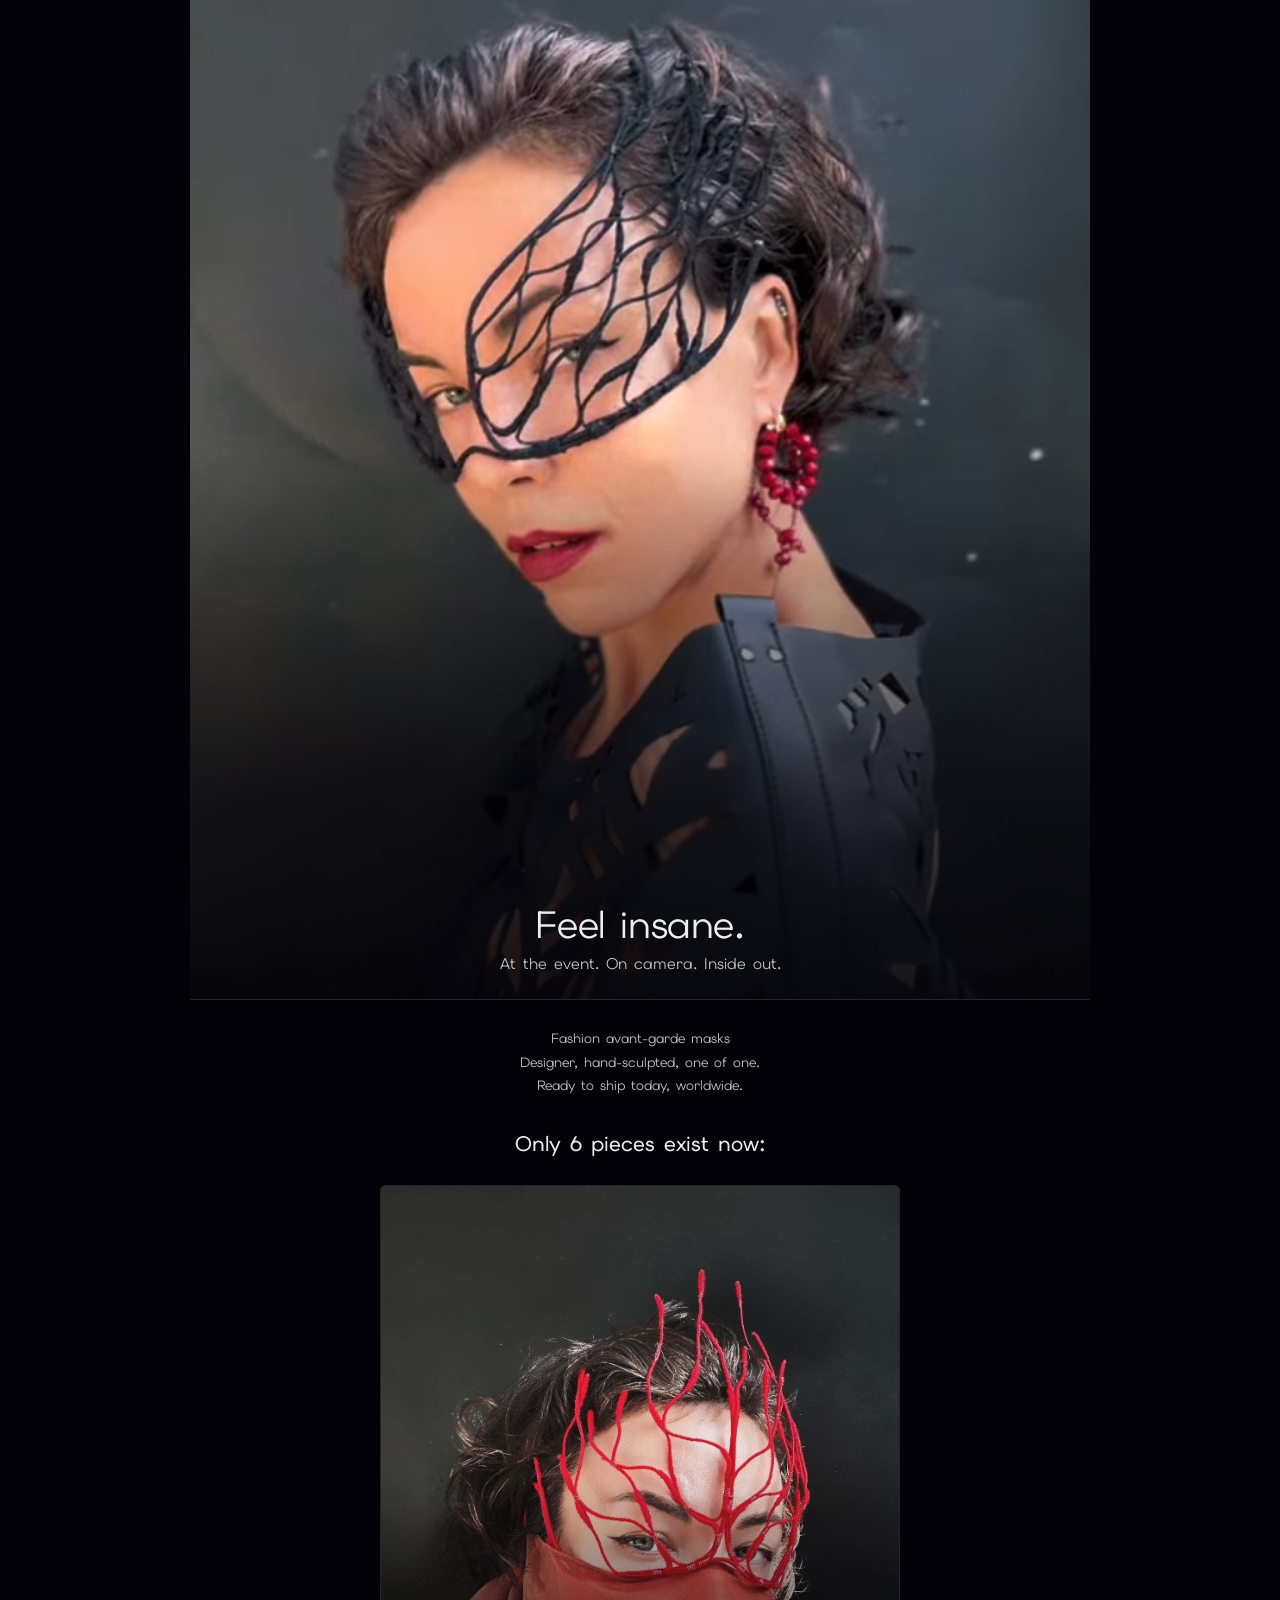
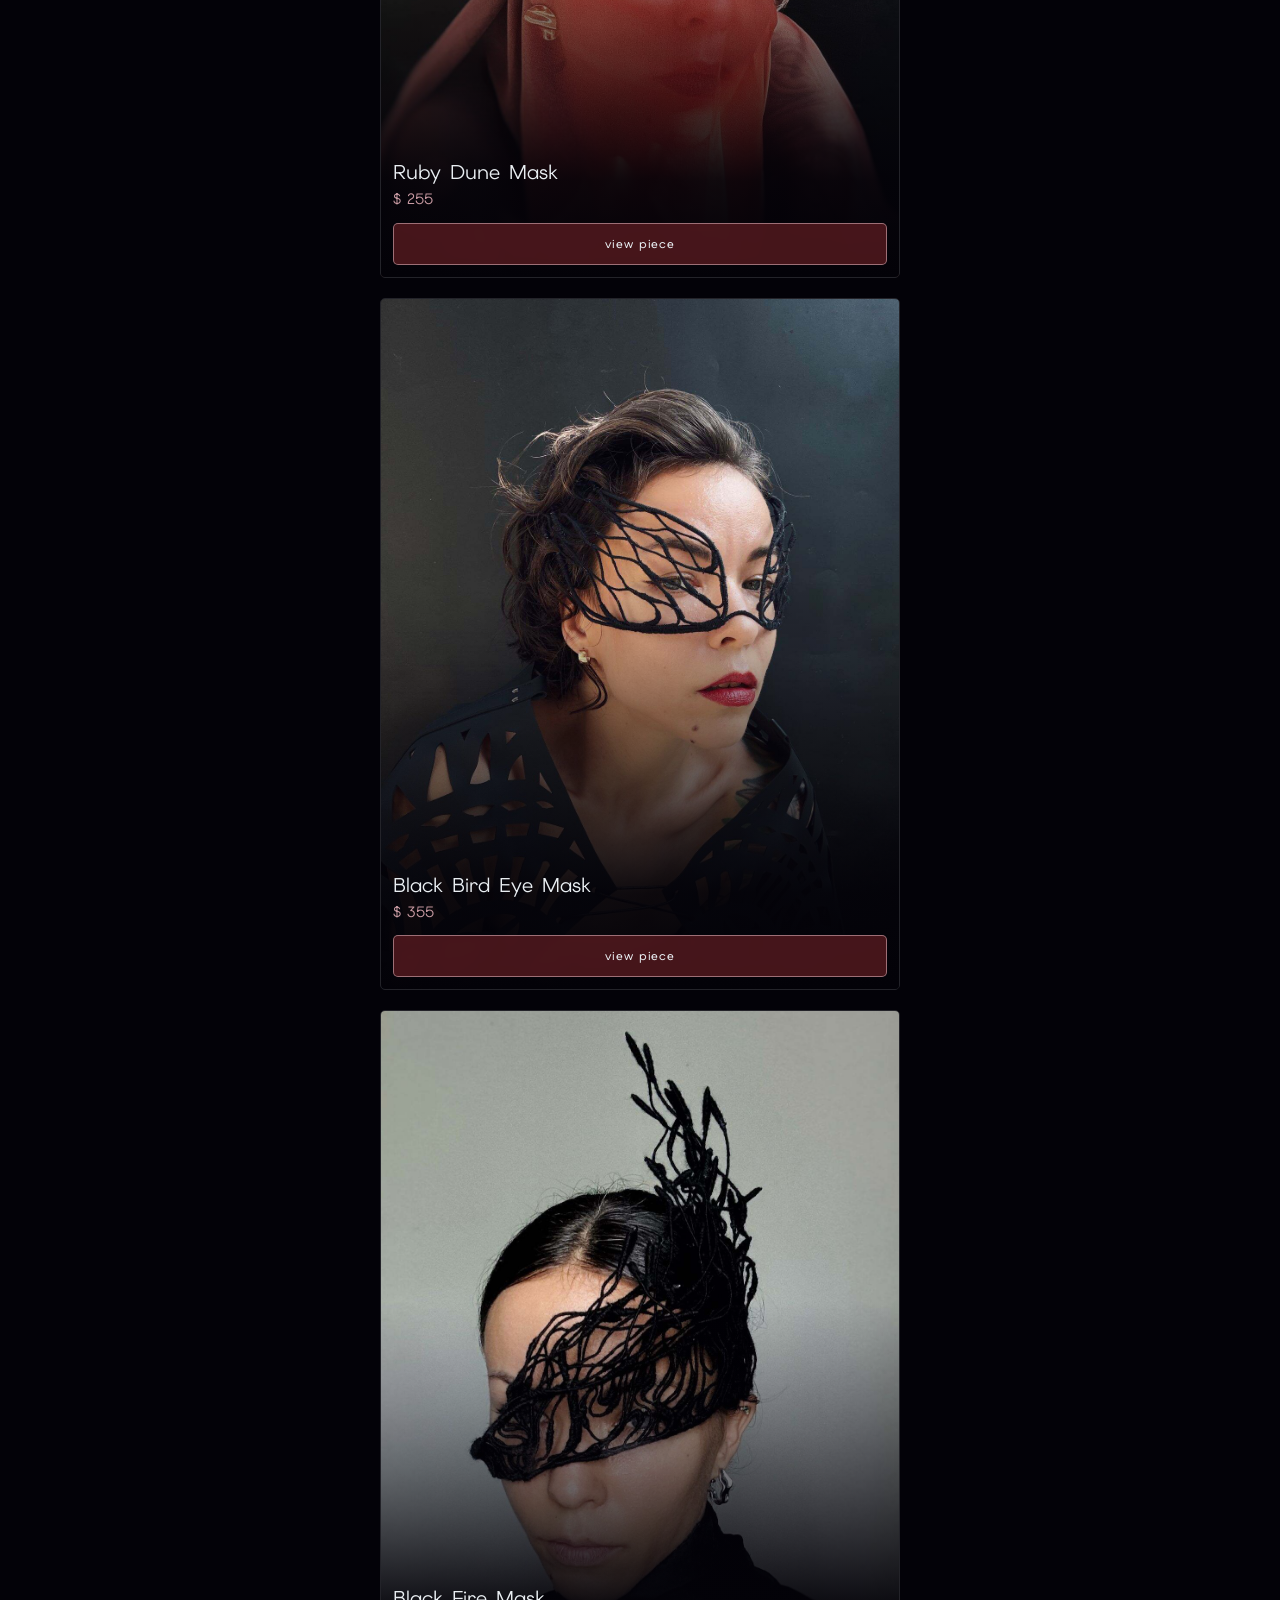
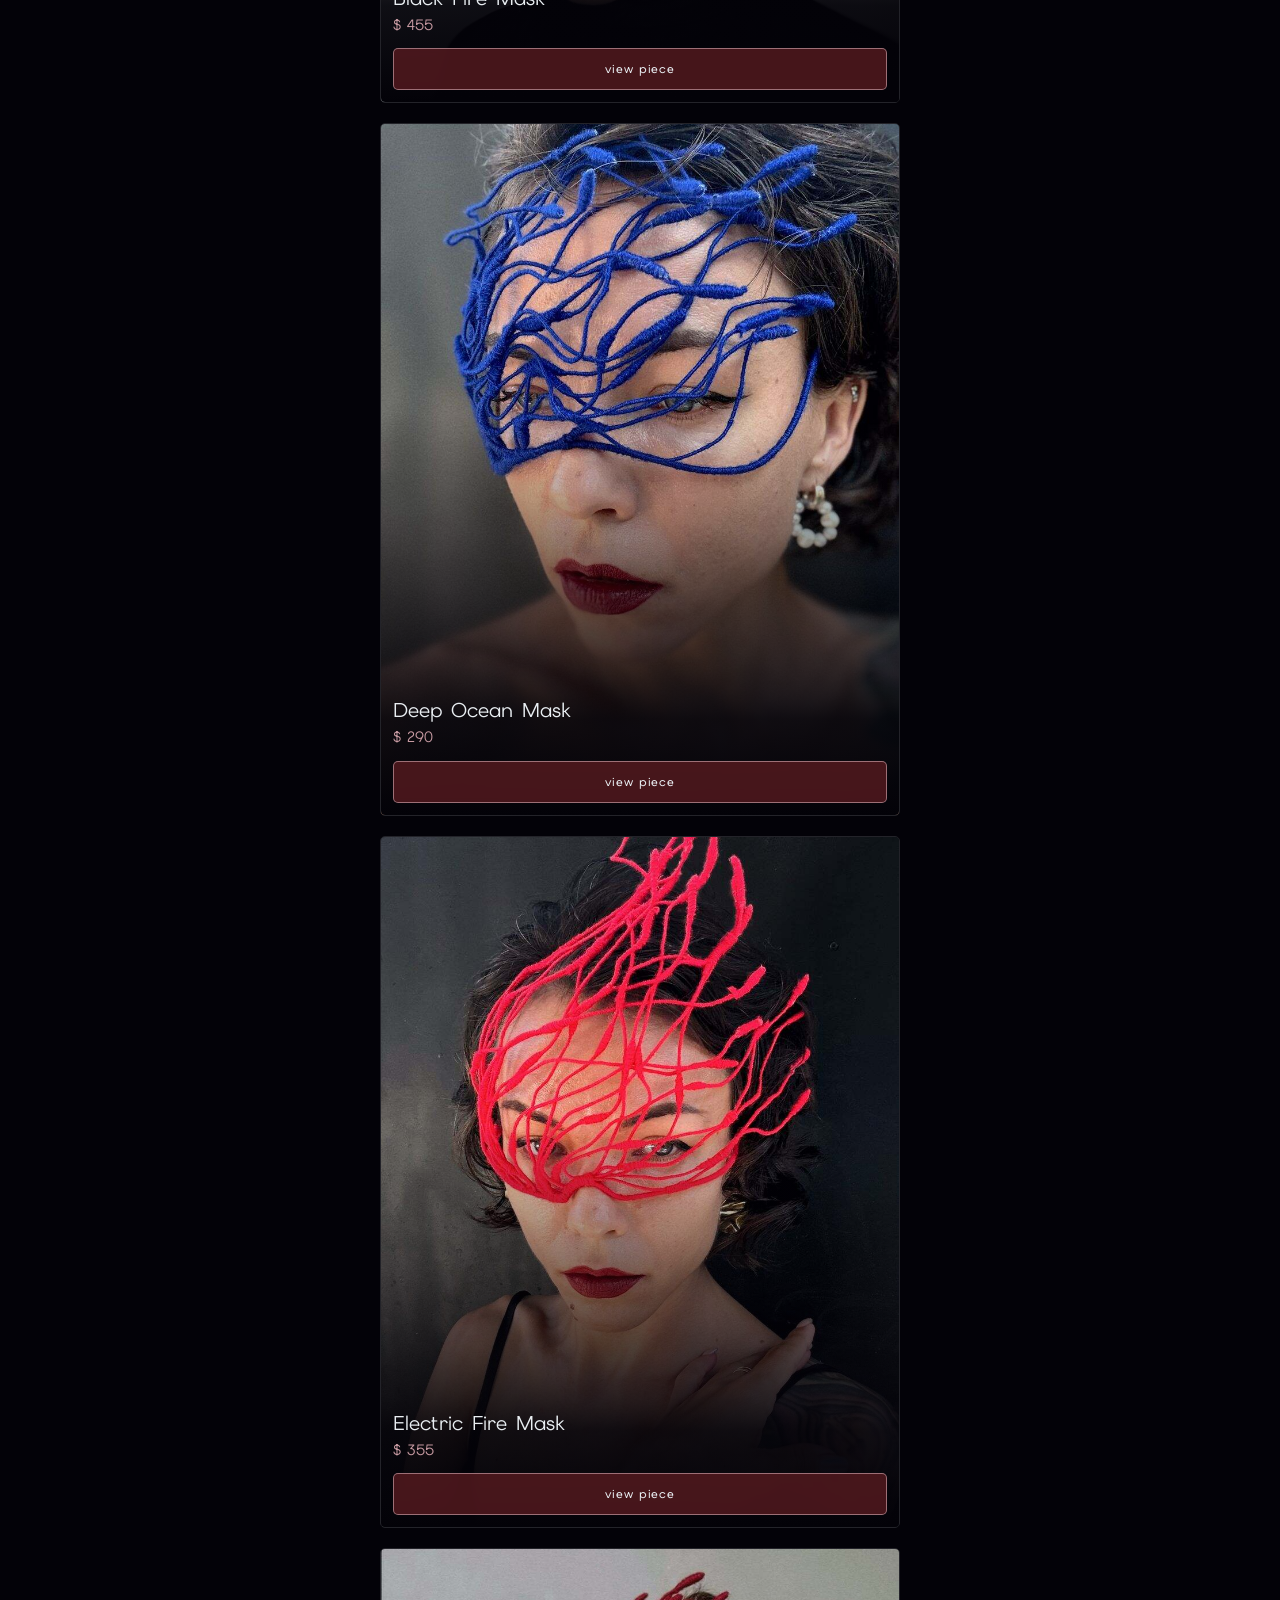
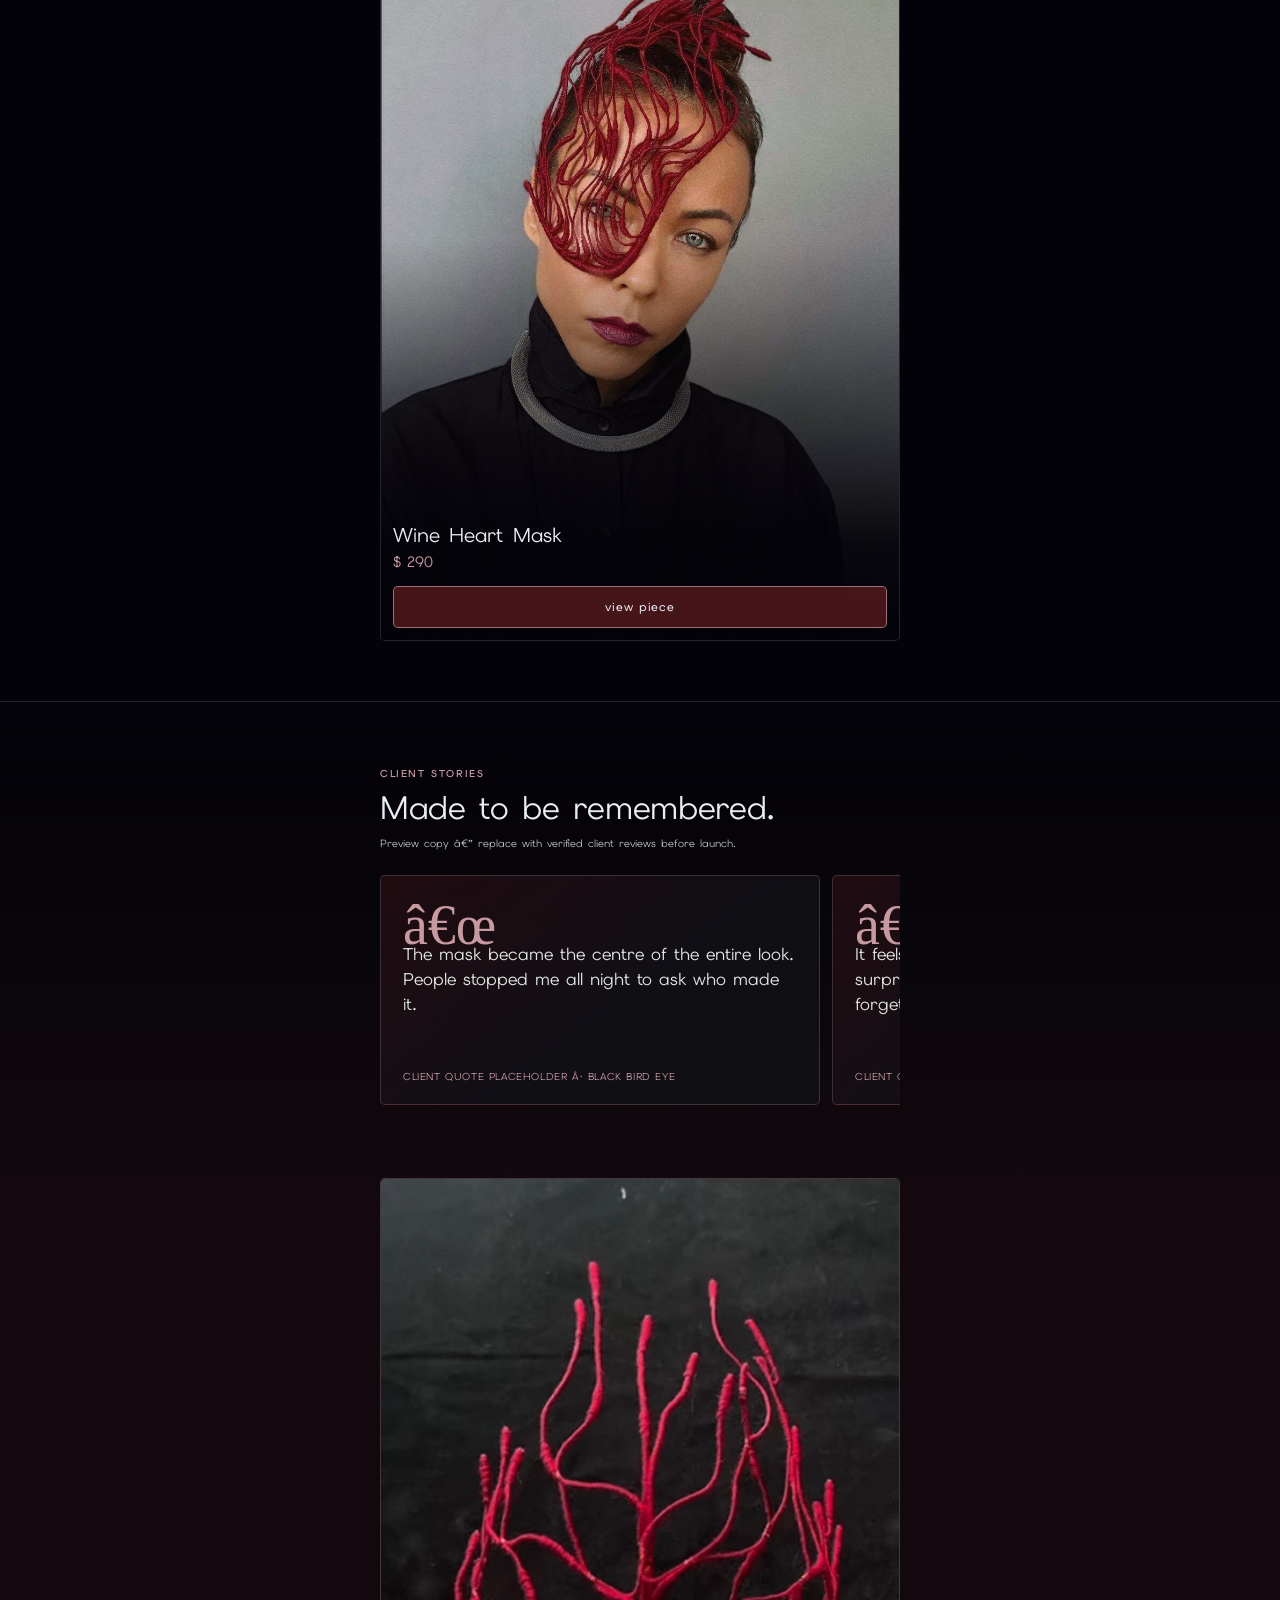
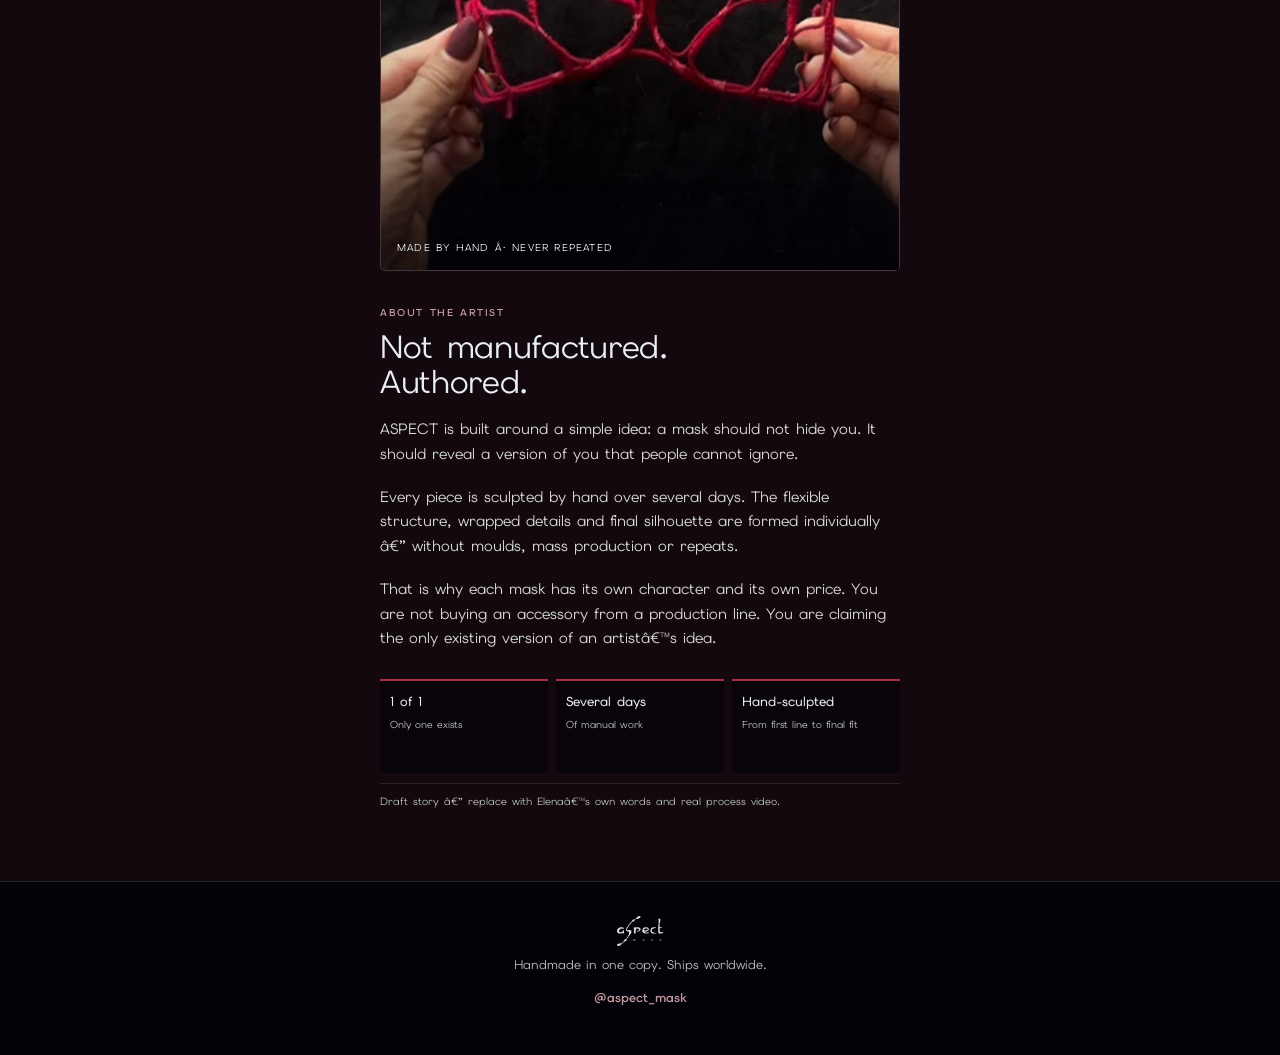
==== index.html @ 6229252a "Expand mobile storefront with story sections" ====
<!DOCTYPE html>
<html lang="en">
<head>
  <meta name="p:domain_verify" content="32df9299ab01dc44d7941b513a4e23bb"/>
<!-- Google tag (gtag.js) — GA4 property "Aspect Mask (aspectmask.com)", added 2026-07-28 -->
<script async src="https://www.googletagmanager.com/gtag/js?id=G-1C7MHS1K0M"></script>
<script>
  window.dataLayer = window.dataLayer || [];
  function gtag(){dataLayer.push(arguments);}
  gtag('js', new Date());
  gtag('config', 'G-1C7MHS1K0M');
</script>

<!-- Meta Pixel Code — provided by Lena 2026-07-28, pixel id 1063506702684823 -->
<script>
!function(f,b,e,v,n,t,s)
{if(f.fbq)return;n=f.fbq=function(){n.callMethod?
n.callMethod.apply(n,arguments):n.queue.push(arguments)};
if(!f._fbq)f._fbq=n;n.push=n;n.loaded=!0;n.version='2.0';
n.queue=[];t=b.createElement(e);t.async=!0;
t.src=v;s=b.getElementsByTagName(e)[0];
s.parentNode.insertBefore(t,s)}(window, document,'script',
'https://connect.facebook.net/en_US/fbevents.js');
fbq('init', '1063506702684823');
fbq('track', 'PageView');
</script>
<noscript><img height="1" width="1" style="display:none"
src="https://www.facebook.com/tr?id=1063506702684823&ev=PageView&noscript=1"
/></noscript>
<!-- End Meta Pixel Code -->

<meta charset="UTF-8" />
<meta name="viewport" content="width=device-width, initial-scale=1, viewport-fit=cover" />

<!-- ============================================================
     SEO-META BLOCK — regenerated per-page by scripts/generate_product_pages.py
     for every /products/<id> page. On index.html (homepage) this is the
     fixed default. DO NOT hand-edit product pages directly — edit the
     generator script/template instead, then re-run it, or the next
     regeneration will silently overwrite manual edits.
     ============================================================ -->
<!-- SEO-META:START -->
<title>ASPECT — Handmade Designer Masks & Headpieces | In Stock, Ships Worldwide</title>
<meta name="description" content="Designer fashion avant-garde masks and headpieces for stage performance, festival, dress-code party, Burning Man, red-carpet, gala, and music video. Ships worldwide." />
<link rel="canonical" href="https://aspectmask.com/" />

<!-- Open Graph (for when the link is shared in bio / stories / DMs) -->
<meta property="og:title" content="ASPECT — Handmade Designer Masks & Headpieces" />
<meta property="og:description" content="Designer fashion avant-garde masks and headpieces for stage performance, festival, dress-code party, Burning Man, red-carpet, gala, and music video. Ships worldwide." />
<meta property="og:image" content="https://aspectmask.com/assets/brand/og-cover.jpg" />
<meta property="og:url" content="https://aspectmask.com/" />
<meta property="og:type" content="website" />
<meta property="og:site_name" content="ASPECT" />

<!-- Twitter Card (falls back to the same content as Open Graph above) -->
<meta name="twitter:card" content="summary_large_image" />
<meta name="twitter:title" content="ASPECT — Handmade Designer Masks & Headpieces" />
<meta name="twitter:description" content="Designer fashion avant-garde masks and headpieces for stage performance, festival, dress-code party, Burning Man, red-carpet, gala, and music video. Ships worldwide." />
<meta name="twitter:image" content="https://aspectmask.com/assets/brand/og-cover.jpg" />

<script type="application/ld+json">
{
  "@context": "https://schema.org",
  "@type": "Organization",
  "name": "ASPECT",
  "url": "https://aspectmask.com/",
  "logo": "https://aspectmask.com/assets/brand/logo.png",
  "sameAs": ["https://instagram.com/aspect_mask"]
}
</script>
<!-- SEO-META:END -->

<link rel="icon" type="image/png" href="/assets/brand/logo.png">

<link rel="preconnect" href="https://fonts.googleapis.com" />
<link rel="preconnect" href="https://fonts.gstatic.com" crossorigin />
<link href="https://fonts.googleapis.com/css2?family=Elms+Sans:ital,wght@0,100..900;1,100..900&display=swap" rel="stylesheet" />
<link rel="stylesheet" href="/css/style.css?v=20260811c" />
</head>
<body>

<!-- ============================================================
     NOSCRIPT-SEO BLOCK — regenerated per-page by scripts/generate_product_pages.py.
     Empty/generic on the homepage (nothing product-specific to describe here).
     On a /products/<id> page this holds a plain-text fallback (name, tagline,
     price, photo) so the piece is still described even with JS disabled —
     the visible experience everywhere else is driven entirely by js/app.js.
     ============================================================ -->
<!-- NOSCRIPT-SEO:START -->
<noscript>
  <div style="padding:24px;color:#fff;background:#000;font-family:sans-serif;">
    <h1>ASPECT — Handmade Designer Masks &amp; Headpieces</h1>
    <p>One-of-one handmade masks and headpieces for Burning Man, stage performance and red-carpet dress codes. In stock now, ships worldwide.</p>
  </div>
</noscript>
<!-- NOSCRIPT-SEO:END -->

<!-- Header removed per Lena 2026-07-27 — page now opens straight into the
     hero photo, no bar/logo above it. -->

<!-- ============ HERO ============ -->
<!-- Title/subtitle overlaid on the photo (bottom, over a gradient scrim) —
     matches Lena's Figma mockup 2026-07-27, replacing the earlier stacked
     version where they sat below the photo as a separate block. -->
<div class="hero-photo-banner" id="hero-photo-banner">
  <div class="hero-photo-img-slot" id="hero-photo-img-slot">
    <span class="hero-photo-placeholder-label">Photo coming soon</span>
  </div>
  <div class="hero-photo-scrim"></div>
  <div class="hero-photo-overlay-text">
    <h1 id="hero-title">Feel insane.</h1>
    <p class="hero-sub" id="hero-subtitle">At the event. On camera. Inside out.</p>
  </div>
</div>
<section class="hero">
  <div class="wrap">
    <div class="hero-tagline-lines" id="hero-tagline-lines"></div>

    <p class="hero-scarcity-number" id="hero-scarcity-number"></p>
  </div>
</section>

<!-- ============ CATALOG ============ -->
<section class="catalog" id="catalog">
  <div class="wrap">
    <div class="grid" id="product-grid"><!-- cards injected by js/app.js --></div>
  </div>
</section>

<!-- ============ CLIENT STORIES ============ -->
<section class="reviews-section" aria-labelledby="reviews-title">
  <div class="wrap">
    <p class="section-kicker">Client stories</p>
    <h2 class="section-title" id="reviews-title">Made to be remembered.</h2>
    <p class="section-note">Preview copy — replace with verified client reviews before launch.</p>
    <div class="reviews-track">
      <article class="review-card">
        <span class="review-mark" aria-hidden="true">“</span>
        <p class="review-copy">The mask became the centre of the entire look. People stopped me all night to ask who made it.</p>
        <p class="review-meta">Client quote placeholder · Black Bird Eye</p>
      </article>
      <article class="review-card">
        <span class="review-mark" aria-hidden="true">“</span>
        <p class="review-copy">It feels like wearable sculpture, but it is surprisingly light. I could move, dance and forget I had it on.</p>
        <p class="review-meta">Client quote placeholder · Ruby Dune</p>
      </article>
      <article class="review-card">
        <span class="review-mark" aria-hidden="true">“</span>
        <p class="review-copy">Nothing else in my wardrobe has this energy. Knowing there is only one makes it feel truly personal.</p>
        <p class="review-meta">Client quote placeholder · Electric Fire</p>
      </article>
    </div>
  </div>
</section>

<!-- ============ ABOUT THE ARTIST ============ -->
<section class="artist-section" aria-labelledby="artist-title">
  <div class="wrap">
    <div class="artist-media">
      <video id="artist-video" muted loop playsinline preload="none"
        poster="/assets/products/ruby-dune/aspect-ruby-dune-red-fashion-mask-headpiece-handmade-proof.jpg"
        aria-label="ASPECT mask being shaped and shown by hand">
        <source src="/assets/products/ruby-dune/aspect-ruby-dune-red-fashion-mask-headpiece-hands-on-video.webm" type="video/webm" />
        <source src="/assets/products/ruby-dune/aspect-ruby-dune-red-fashion-mask-headpiece-hands-on-video.mp4" type="video/mp4" />
      </video>
      <span class="artist-media-label">Made by hand · Never repeated</span>
    </div>
    <div class="artist-copy">
      <p class="section-kicker">About the artist</p>
      <h2 class="section-title" id="artist-title">Not manufactured.<br />Authored.</h2>
      <p>ASPECT is built around a simple idea: a mask should not hide you. It should reveal a version of you that people cannot ignore.</p>
      <p>Every piece is sculpted by hand over several days. The flexible structure, wrapped details and final silhouette are formed individually — without moulds, mass production or repeats.</p>
      <p>That is why each mask has its own character and its own price. You are not buying an accessory from a production line. You are claiming the only existing version of an artist’s idea.</p>
      <div class="artist-facts" aria-label="What makes every ASPECT mask unique">
        <div><strong>1 of 1</strong><span>Only one exists</span></div>
        <div><strong>Several days</strong><span>Of manual work</span></div>
        <div><strong>Hand-sculpted</strong><span>From first line to final fit</span></div>
      </div>
      <p class="section-note artist-draft-note">Draft story — replace with Elena’s own words and real process video.</p>
    </div>
  </div>
</section>

<!-- ============ FOOTER ============ -->
<footer class="site-footer">
  <div class="wrap">
    <img class="footer-brand" src="/assets/brand/logo.png" alt="ASPECT MASK" />
    <p class="footer-line">Handmade in one copy. Ships worldwide.</p>
    <a id="footer-ig-link" href="#" target="_blank" rel="noopener" class="footer-ig">@aspect.mask</a>
  </div>
</footer>

<!-- ============ PRODUCT MODAL ============ -->
<div class="modal" id="product-modal" aria-hidden="true">
  <div class="modal-inner">
    <div class="carousel-wrap">
      <button class="modal-close" id="modal-close" aria-label="Close">✕</button>
      <div class="carousel" id="modal-carousel"></div>
      <button class="carousel-arrow carousel-arrow-prev" id="carousel-prev" aria-label="Previous">‹</button>
      <button class="carousel-arrow carousel-arrow-next" id="carousel-next" aria-label="Next">›</button>
    </div>
    <div class="carousel-dots" id="modal-dots"></div>

    <div class="modal-body">
      <div class="price-row">
        <p class="modal-price" id="modal-price"></p>
        <button class="btn btn-order" id="order-btn">order this unique piece</button>
      </div>

      <button class="btn btn-try-on" id="try-on-btn" type="button">
        <span class="try-on-dot" aria-hidden="true"></span>
        try it on with your camera <span class="try-on-beta">beta</span>
      </button>

      <h3 id="modal-name"></h3>
      <p class="modal-tagline" id="modal-tagline"></p>
      <p class="shipping-line" id="shipping-line">Ships worldwide — 7–10 days, shipping runs up to $35.</p>

      <ul class="trust-list">
        <li>Unique design — an authorial piece for your wardrobe</li>
        <li>Universal fit — flexible frame, adjust it yourself to any face</li>
        <li>Lightweight — soft yarn over flexible aluminum wire, wear it all day</li>
        <li>Travels easily — weighs next to nothing, travel box included</li>
      </ul>

      <p class="modal-occasions-heading">Fashion avant-garde mask for:</p>
      <ul class="modal-occasions-list">
        <li>Wow content</li>
        <li>Burning Man<br>&amp; festival looks</li>
        <li>Red carpet<br>&amp; gala dress codes</li>
        <li>Stage performance<br>&amp; music videos</li>
        <li>Masquerade<br>&amp; fantasy nights</li>
        <li>Boudoir shoots<br>&amp; intimate content</li>
      </ul>

      <p class="question-line">
        <svg class="chat-icon" viewBox="0 0 24 24" fill="none" xmlns="http://www.w3.org/2000/svg" aria-hidden="true">
          <path d="M9.5 4h9A2.5 2.5 0 0 1 21 6.5v6A2.5 2.5 0 0 1 18.5 15H16v3.2l-3.6-3.2H9.5A2.5 2.5 0 0 1 7 12.5v-6A2.5 2.5 0 0 1 9.5 4Z" stroke="currentColor" stroke-width="1.5" stroke-linejoin="round"/>
          <path d="M14.5 9h-9A2.5 2.5 0 0 0 3 11.5v6A2.5 2.5 0 0 0 5.5 20H8v3.2l3.6-3.2h2.9A2.5 2.5 0 0 0 17 17.5v-1.5" stroke="currentColor" stroke-width="1.5" stroke-linejoin="round" fill="var(--bg-card)"/>
        </svg>
        <span>Have a question? <a href="#" id="question-ig-link" target="_blank" rel="noopener">Text me</a></span>
      </p>
    </div>
  </div>
</div>

<!-- ============ ORDER POPUP (bottom sheet — dimmed backdrop, closes on outside tap) ============ -->
<div class="modal modal-order" id="order-modal" aria-hidden="true">
  <div class="modal-inner modal-inner-small">
    <div class="sheet-grabber"></div>
    <button class="modal-close" id="order-modal-close" aria-label="Close">✕</button>

    <h3 id="order-title">How to order</h3>
    <p class="order-explainer" id="order-explainer"></p>

    <div class="order-step">
      <span class="order-step-num">1</span>
      <button type="button" class="btn btn-ghost btn-block" id="copy-btn">Tap to copy link</button>
    </div>
    <p class="copy-hint" id="copy-hint">✓ Link copied to your clipboard</p>

    <div class="order-step">
      <span class="order-step-num">2</span>
      <a class="btn btn-primary btn-block" id="order-ig-btn" href="#" target="_blank" rel="noopener">
        Send link in Instagram Direct
      </a>
    </div>
    <a class="btn btn-ghost btn-block" id="order-wa-btn" href="#" target="_blank" rel="noopener" style="display:none">
      Message on WhatsApp
    </a>

    <input type="text" id="copy-field" class="sr-copy-field" readonly tabindex="-1" aria-hidden="true" />
  </div>
</div>

<!-- cache-busting version query: GitHub Pages' CDN caches these files aggressively
     (observed 2026-07-28: stale copy served for several minutes after a fresh commit even
     though the origin already had the new content) — bump ?v= on every app.js/config.js
     change so visitors always get the current file instead of waiting out the CDN cache -->
<script src="/js/config.js?v=20260811c"></script>
<script src="/js/products.js?v=20260811c"></script>
<script src="/js/app.js?v=20260811c"></script>
</body>
</html>
---- css/style.css ----
/* =========================================================================
   ASPECT — stylesheet
   -------------------------------------------------------------------------
   BRAND ASSETS: real brand kit loaded from Google Drive on 2026-07-20 —
   Gilroy (Regular/Medium/Heavy, self-hosted woff2) + the official palette:
     #030208 near-black · #591B20 wine/burgundy · #798582 sage · #E9EEF2 ivory
   Logo: assets/brand/logo.png (black artwork on transparent bg — displayed
   inverted to white via CSS `filter: invert(1)` since the site is dark).
   ========================================================================= */

@font-face {
  font-family: "Gilroy";
  src: url("../assets/brand/fonts/Gilroy-Heavy.woff2") format("woff2");
  font-weight: 700;
  font-display: swap;
}
@font-face {
  font-family: "Gilroy";
  src: url("../assets/brand/fonts/Gilroy-Medium.woff2") format("woff2");
  font-weight: 500;
  font-display: swap;
}
@font-face {
  font-family: "Gilroy";
  src: url("../assets/brand/fonts/Gilroy-Regular.woff2") format("woff2");
  font-weight: 400;
  font-display: swap;
}

:root {
  --bg: #030208;
  --bg-card: #111016;
  --fg: #e9eef2;
  --muted: #b8c0be;
  --accent: #591b20;       /* brand wine/burgundy — use for fills, buttons, borders */
  --accent-text: #c79aa2;  /* burgundy lightened for legible small text/labels on black */
  --accent-bright: #a83243; /* brand wine/burgundy, brightened — for the one high-stakes "order" button only */
  --line: #232329;
  --radius: 5px;
  --font-display: "Elms Sans", "Gilroy", sans-serif;
  --font-body: "Elms Sans", "Gilroy", sans-serif;
  --maxw: 560px; /* mobile-first single column max width, feels good on desktop too */
}

* { box-sizing: border-box; }
html { -webkit-text-size-adjust: 100%; }
body {
  margin: 0;
  background: var(--bg);
  color: var(--fg);
  font-family: var(--font-body);
  line-height: 1.5;
  -webkit-font-smoothing: antialiased;
}
h1, h2, h3 { font-family: var(--font-display); font-weight: 700; margin: 0; letter-spacing: -0.01em; }
p { margin: 0; }
a { color: inherit; text-decoration: none; }
ul, ol { margin: 0; padding: 0; list-style: none; }
img, video { display: block; max-width: 100%; }
button { font-family: inherit; cursor: pointer; }

.wrap { max-width: var(--maxw); margin: 0 auto; padding: 0 20px; }

/* ---------- header ---------- */
.site-header {
  position: sticky; top: 0; z-index: 20;
  background: rgba(10,10,10,0.9);
  backdrop-filter: blur(8px);
  border-bottom: 1px solid var(--line);
}
.header-inner { display: flex; align-items: center; justify-content: space-between; height: 56px; }
.logo { height: 20px; width: auto; filter: invert(1); } /* source artwork is black-on-transparent; inverted to show white on our dark bg */
.header-ig {
  font-size: 12px; font-weight: 600; letter-spacing: 0.04em; text-transform: uppercase;
  border: 1px solid var(--line); padding: 7px 12px; border-radius: var(--radius);
  color: var(--fg);
}
.header-ig:active { border-color: var(--accent-text); }

/* ---------- hero photo banner ---------- */
/* Photo banner with title/subtitle overlaid at the bottom over a gradient
   scrim — matches Lena's Figma mockup 2026-07-27. */
.hero-photo-banner {
  position: relative;
  width: 100%;
  max-width: 900px; /* keeps the banner from ballooning in height on wide desktop windows — mobile is the real target */
  margin: 0 auto;
  aspect-ratio: 9 / 10; /* ~half of a standard mobile screen height (390x844) — crops top/bottom of hero-banner.jpg symmetrically via object-fit:cover below, no stretching/distortion */
  background: var(--bg-card);
  border-bottom: 1px solid var(--line);
  overflow: hidden;
}
.hero-photo-img-slot { position: absolute; inset: 0; display: flex; align-items: center; justify-content: center; }
.hero-photo-frame {
  position: absolute; inset: 0; width: 100%; height: 100%; object-fit: cover; display: block;
  opacity: 0; transform: scale(1.02); transition: opacity 1.15s ease, transform 5s ease;
}
.hero-photo-frame.is-active { opacity: 1; transform: scale(1); }
.hero-video { width: 100%; height: 100%; object-fit: cover; display: block; }
.hero-photo-placeholder-label {
  font-size: 11px; font-weight: 600; letter-spacing: 0.1em; text-transform: uppercase;
  color: var(--muted);
}
/* Gradient scrim — guarantees the white overlay text stays readable no
   matter what's in that part of the photo, even if the crop changes later. */
.hero-photo-scrim {
  position: absolute; left: 0; right: 0; bottom: 0; height: 55%;
  background: linear-gradient(to bottom, rgba(3,2,8,0) 0%, rgba(3,2,8,0.75) 65%, rgba(3,2,8,0.92) 100%);
  pointer-events: none;
}
.hero-photo-overlay-text {
  position: absolute; left: 20px; right: 20px; bottom: 24px;
  text-align: center;
}
/* font-weight 400 (thin, same as .card-name) — per Lena 2026-07-29: the hero
   headline over the photo was too loud/shouty at the default h1 bold (700).
   font-size left untouched, only the weight changed. */
.hero-photo-overlay-text h1 { font-size: 38px; font-weight: 400; line-height: 1.1; margin-bottom: 8px; color: var(--fg); }
.hero-photo-overlay-text .hero-sub { color: var(--muted); font-size: 15.5px; line-height: 1.4; margin-bottom: 0; }

/* ---------- hero ---------- */
/* bottom padding trimmed 2026-07-27 per Lena — catalog cards should follow
   right after the "Only 6 pieces exist now:" heading, not after a big gap. */
.hero { padding: 28px 0 18px; text-align: left; }

.hero-wear-for-heading {
  font-size: 11px; font-weight: 600; letter-spacing: 0.1em; text-transform: uppercase;
  color: rgba(233, 238, 242, 0.68); margin-bottom: 12px; /* neutral, not accent-tinted — matches Lena's mockup */
}
/* 2-column grid, approved via Lena's Figma mockup 2026-07-27 — bigger than
   body text on purpose (16px vs ~14.5-15.5px elsewhere) for readability at
   this more compact layout. */
.hero-wear-for-list {
  display: grid; grid-template-columns: 1fr 1fr;
  column-gap: 14px; row-gap: 14px; margin-bottom: 30px;
}
.hero-wear-for-list li {
  font-size: 16px; line-height: 1.35; color: var(--fg);
  display: flex; gap: 6px; align-items: flex-start;
}
.hero-wear-for-list li::before { content: "—"; color: var(--accent-text); flex: none; }

/* 3rd tier — quiet descriptor paragraph, plain text (2026-07-27: "Fashion
   avant-garde masks" moved back into this block as its first line — no
   longer its own heading, per Lena's swap: the emphasis moves to "Only 6
   pieces" below instead). */
.hero-tagline-lines {
  color: var(--muted); font-size: 13.5px; line-height: 1.6;
  text-align: center; margin-bottom: 34px;
}
.hero-tagline-lines p { margin: 0 0 2px; }

/* Scarcity callout — the emphasized heading of this section (Gilroy
   Medium, well below the photo's H1 weight/size). No subtitle under it
   anymore — removed 2026-07-27 per Lena, the line now says it all on its
   own ("Only 6 pieces exist now:"). */
.hero-scarcity-number {
  font-family: var(--font-display); font-weight: 500; text-align: center;
  font-size: 21px; line-height: 1.25; color: var(--fg);
}

/* ---------- buttons ---------- */
.btn {
  display: inline-flex; align-items: center; justify-content: center;
  padding: 14px 22px; font-size: 13.5px; font-weight: 700; letter-spacing: 0.04em; text-transform: uppercase;
  border-radius: var(--radius); border: 1px solid transparent; transition: opacity .15s ease;
}
.btn:active { opacity: 0.7; }
.btn-primary { background: var(--accent); color: var(--fg); }
.btn-ghost { background: transparent; color: var(--fg); border-color: var(--line); }
.btn-block { display: flex; width: 100%; margin-top: 10px; }

/* ---------- catalog section ---------- */
/* No divider/border and minimal top padding 2026-07-27 per Lena — cards
   should follow immediately after the "Only 6 pieces exist now:" heading,
   not sit behind a section break. */
.catalog { padding: 10px 0 60px; }

.grid { display: grid; grid-template-columns: 1fr; gap: 20px; }
/* flex column + height:100% (2026-07-27) — grid rows already stretch items
   to equal height, but content (product name length, etc.) varied inside,
   so the "View piece" buttons landed at different heights per card. Flex
   column here + margin-top:auto on .card-btn pins the button to the
   bottom of every card, regardless of how much text is above it. */
.card {
  background: var(--bg-card); border: 1px solid var(--line); border-radius: var(--radius);
  overflow: hidden; cursor: pointer; -webkit-tap-highlight-color: rgba(233,238,242,0.15);
  display: flex; flex-direction: column; height: 100%;
}
.card-media { position: relative; width: 100%; aspect-ratio: 3/4; overflow: hidden; }
.card-photo {
  position: absolute; inset: 0; width: 100%; height: 100%; object-fit: cover;
  opacity: 0; transform: scale(1.015); transition: opacity 1.05s ease, transform 4.5s ease;
}
.card-photo.is-active { opacity: 1; transform: scale(1); }
.card-photo-scrim {
  position: absolute; z-index: 1; inset: auto 0 0; height: 58%; pointer-events: none;
  background: linear-gradient(to bottom, rgba(3,2,8,0) 0%, rgba(3,2,8,.48) 38%, rgba(3,2,8,.94) 76%, #030208 100%);
}
.card-badge {
  position: absolute; top: 8px; left: 8px; background: rgba(10,10,10,0.75);
  color: var(--accent-text); font-size: 9.5px; font-weight: 700; letter-spacing: 0.08em; text-transform: uppercase;
  padding: 4px 7px; border-radius: 2px; border: 1px solid var(--line);
}
.card-info {
  position: absolute; z-index: 2; left: 0; right: 0; bottom: 0;
  padding: 50px 12px 12px; display: flex; flex-direction: column;
}
/* Tagline removed from the grid preview 2026-07-27 per Lena (still shown in
   the product modal, just not on the card thumbnail) — name sits right on
   top of price now, tight gap (no reserved 2-line space anymore: all 6
   current names fit on one line, and the button still pins to the bottom
   of each card via flex + margin-top:auto, so a future longer name that
   wraps to 2 lines won't break alignment within its own row). */
.card-name { font-family: var(--font-display); font-weight: 400; font-size: 20px; line-height: 1.2; margin-bottom: 4px; min-height: 24px; }
/* font-weight 400 — our Gilroy has only Regular(400)/Medium(500)/Heavy(700)
   loaded, no lighter "thin" cut exists, so Regular is as light as this can
   get without adding a new font file. */
.card-price { font-size: 15px; font-weight: 400; color: var(--accent-text); margin-bottom: 10px; }
/* Outline only, no fill — 2026-07-27 per Lena: a solid white button was
   pulling too much attention off the product photo itself; the whole card
   is already tappable, so the button just needs to read clearly, not shout. */
.card-btn {
  width: 100%; text-align: center; font-size: 12px; padding: 12px;
  border: 1px solid rgba(199,154,162,.68); background: rgba(89,27,32,.78); color: var(--fg);
  border-radius: var(--radius); font-weight: 500; letter-spacing: 0.06em; text-transform: none;
  margin-top: 2px; backdrop-filter: blur(3px);
}

@media (prefers-reduced-motion: reduce) {
  .hero-photo-frame,
  .card-photo { transition: none; transform: none; }
}

/* ---------- media placeholder (used when a photo/video file is missing) ---------- */
.placeholder-slide {
  width: 100%; height: 100%; display: flex; flex-direction: column; align-items: center; justify-content: center;
  gap: 8px; text-align: center; padding: 20px;
  background: repeating-linear-gradient(135deg, #141414, #141414 10px, #181818 10px, #181818 20px);
  border: 1px dashed var(--line); color: var(--muted); font-size: 11.5px;
}
.placeholder-slide .ph-icon { font-size: 22px; opacity: 0.5; }
.placeholder-slide .ph-label { font-weight: 600; color: var(--fg); font-size: 12px; }

/* ---------- text slide: top-half photo crop (dimmed) + graphite panel with logo + bullets ----------
   Redesigned 2026-07-28 per Lena's new Figma mockup (node 21:3) — heading + subheading dropped
   entirely, photo grows from 33% to ~54% of the slide, and the "aspect" watermark moves down to
   sit in the gap between the photo and the bullets instead of straddling the photo edge. Bullets
   themselves are unchanged (same copy, same type scale). */
.text-slide {
  position: relative; width: 100%; height: 100%; display: flex; flex-direction: column;
  background: var(--bg-card); /* graphite black from the palette */
  overflow: hidden;
}
.text-slide-photo { position: relative; width: 100%; height: 53.7%; flex-shrink: 0; overflow: hidden; }
.text-slide-photo img {
  /* object-position / transform-origin are set inline per-product (js/app.js, `focusY` field
     on the text-slide item in products.js) — the eye-position crop point differs per photo.
     scale(1.81) stays fixed for every product — do not change it. Fallback values below only
     apply if a product's text-slide item somehow has no inline style. */
  display: block; width: 100%; height: 100%; object-fit: cover; object-position: center 41%;
  transform: scale(1.81); transform-origin: center 41%;
}
.text-slide-photo-scrim { position: absolute; top: 0; right: 0; bottom: 0; left: 0; background: rgba(3,2,8,0.45); }

/* brand watermark — low-opacity "aspect" mark. Repositioned 2026-07-28 to sit right below the
   (now taller) photo, right-of-center — same right-of-center placement Lena's original Canva
   mockup used, just recalibrated for the new photo height. Absolutely positioned against
   .text-slide, out of normal flow. Same position/size for every product — only the background
   photo behind it changes. */
.text-slide .text-slide-watermark {
  position: absolute; z-index: 3; pointer-events: none;
  top: 294px; right: 65px; width: 97px; height: auto; opacity: 0.3; object-fit: contain;
}

.text-slide-content {
  flex: 1; display: flex; flex-direction: column; align-items: center;
  padding: 89px 18px 8px; /* 89px clears the photo + watermark above (out-of-flow), tight per Figma */
}
/* bullets: quietest tier, muted color — now the only content in this panel (heading/subheading
   removed 2026-07-28). Copy/type scale unchanged. */
.text-slide-bullets {
  margin: 0 auto; width: 340px; list-style: none; padding: 0;
  display: flex; flex-direction: column; gap: 6px;
}
.text-slide-bullets li {
  font-size: 14px; line-height: 1.45; color: var(--muted); padding-left: 16px; position: relative;
}
.text-slide-bullets li::before { content: "—"; position: absolute; left: 0; color: var(--accent-text); }

/* ---------- fit slide: full-bleed on-mannequin photo + objection-handling bullets overlaid
   at the bottom (fit / comfort / travel). Added 2026-08-08, now slide 2 — replaces the old
   hero-video slot. Designed + approved in sandbox on Ruby Dune, see
   slide2-fit-slide-template-spec.md (Claude Project doc) for the full design rationale and
   per-product photo calibration table. Same bullet copy on every product. ---------- */
.fit-slide { position: relative; width: 100%; height: 100%; overflow: hidden; background: #000; }
.fit-slide img { width: 100%; height: 100%; object-fit: cover; display: block; }
.fit-slide-scrim {
  position: absolute; left: 0; right: 0; bottom: 0; height: 46%;
  background: linear-gradient(180deg, rgba(3,2,8,0) 0%, rgba(3,2,8,0.72) 30%, rgba(3,2,8,0.93) 65%, rgba(3,2,8,0.96) 100%);
}
.fit-slide-content { position: absolute; left: 0; right: 0; bottom: 34px; padding: 0 22px; }
/* width:fit-content shrinks the bullet block to its widest line instead of a fixed box — that's
   what makes the paragraph read as centered on the slide while the hanging-indent dashes (the
   li::before below) stay aligned in one column within it. text-align:center on the <li> itself
   was tried and rejected — it made every dash drift with its own line's text width. */
.fit-slide-bullets {
  margin: 0 auto; width: fit-content; max-width: 300px; list-style: none; padding: 0;
  display: flex; flex-direction: column; gap: 5px;
}
.fit-slide-bullets li {
  font-size: 17px; line-height: 1.3; color: #efefef;
  padding-left: 18px; position: relative; text-align: left; white-space: nowrap;
}
.fit-slide-bullets li::before { content: "—"; position: absolute; left: 0; color: var(--accent-text); }
/* lead phrase (before the colon) at full opacity to catch the eye first; the rest of the line
   is dimmed so it reads as supporting detail rather than competing for attention. */
.fit-slide-bullets .fit-strong { opacity: 1; }
.fit-slide-bullets .fit-dim { opacity: .55; }

/* ---------- proof slide: full-bleed process photo + short proof-of-craft text, sits right after
   the text slide (added 2026-07-28 per Lena's Figma mockup, node 21:26). Same text on every
   product — only the background photo changes (a photo of the piece actually being made). ---------- */
.proof-slide { position: relative; width: 100%; height: 100%; overflow: hidden; }
.proof-slide img { width: 100%; height: 100%; object-fit: cover; display: block; }
.proof-slide-scrim { position: absolute; inset: 0; background: rgba(3,2,8,0.6); } /* 2026-07-28: bumped from 0.45 — proof photos are much brighter than text-slide's, same 0.45 read as barely-there */
.proof-slide-content { position: absolute; left: 0; right: 0; top: 66%; padding: 0 25px 0 60px; } /* 2026-07-28: raised to align with top edge of bottom third (was bottom:0), left padding widened 25px -> 60px per Lena's second round (44px still felt tight) */
.proof-slide-heading {
  font-family: var(--font-display); font-weight: 500; font-size: 25px; letter-spacing: 0.03em;
  text-transform: uppercase; color: var(--fg); text-align: left; margin: 0 0 12px;
}
.proof-slide-body p { font-size: 15px; line-height: 21px; color: #efefef; margin: 0; text-align: left; } /* brightened per Lena's Figma update 2026-07-28 — was var(--muted) */

/* ---------- cta slide (hero photo + overlay copy, final carousel slide) ---------- */
.cta-slide { position: relative; width: 100%; height: 100%; }
.cta-slide img { width: 100%; height: 100%; object-fit: cover; }
.cta-slide-overlay {
  position: absolute; left: 0; right: 0; bottom: 0; height: 33%;
  display: flex; flex-direction: column; justify-content: center;
  padding: 0 18px; box-sizing: border-box;
  background: linear-gradient(180deg, rgba(3,2,8,0) 0%, rgba(3,2,8,0.78) 25%, rgba(3,2,8,0.94) 60%, rgba(3,2,8,0.96) 100%);
}
.cta-slide-title {
  font-family: var(--font-display); font-weight: 400; font-size: 38px; line-height: 1.05;
  color: var(--fg); margin-bottom: 10px; width: 100%; text-align: center;
} /* not bold — same weight as the product name, per Lena 2026-07-28 (was 700) */
.cta-slide-sub {
  font-family: var(--font-body); font-size: 19.5px; line-height: 1.3; color: var(--accent-text);
  font-weight: 400; text-align: center;
}

/* ---------- client stories ---------- */
.section-kicker {
  margin-bottom: 10px; color: var(--accent-text); font-size: 10px; font-weight: 600;
  letter-spacing: .16em; text-transform: uppercase;
}
.section-title {
  font-family: var(--font-display); font-size: 32px; font-weight: 400; line-height: 1.08;
  letter-spacing: -.01em; color: var(--fg);
}
.section-note { margin-top: 10px; color: var(--muted); font-size: 10.5px; line-height: 1.45; }
.reviews-section {
  padding: 64px 0 68px; overflow: hidden; border-top: 1px solid var(--line);
  background: linear-gradient(180deg, #030208 0%, #09060b 52%, #12080d 100%);
}
.reviews-track {
  display: flex; gap: 12px; margin-top: 24px; padding: 0 20px 5px 0;
  overflow-x: auto; scroll-snap-type: x mandatory; scrollbar-width: none;
}
.reviews-track::-webkit-scrollbar { display: none; }
.review-card {
  flex: 0 0 88%; min-height: 230px; padding: 24px 22px 20px; scroll-snap-align: start;
  display: flex; flex-direction: column; border: 1px solid rgba(199,154,162,.24);
  border-radius: var(--radius); background: linear-gradient(145deg, rgba(89,27,32,.3), rgba(17,16,22,.92) 55%);
}
.review-mark {
  height: 42px; color: var(--accent-text); font-family: Georgia, serif;
  font-size: 56px; line-height: .9;
}
.review-copy { color: #e1e5e4; font-size: 17px; line-height: 1.48; }
.review-meta {
  margin-top: auto; padding-top: 22px; color: var(--accent-text); font-size: 10px;
  line-height: 1.4; letter-spacing: .06em; text-transform: uppercase;
}

/* ---------- about the artist ---------- */
.artist-section { padding: 0 0 72px; background: #12080d; }
.artist-media {
  position: relative; aspect-ratio: 3 / 4; overflow: hidden; border: 1px solid rgba(199,154,162,.28);
  border-radius: var(--radius); background: var(--bg-card);
}
.artist-media video { width: 100%; height: 100%; object-fit: cover; display: block; }
.artist-media::after {
  content: ""; position: absolute; inset: auto 0 0; height: 36%; pointer-events: none;
  background: linear-gradient(to bottom, transparent, rgba(3,2,8,.78));
}
.artist-media-label {
  position: absolute; z-index: 1; left: 16px; right: 16px; bottom: 15px;
  color: var(--fg); font-size: 10px; letter-spacing: .12em; text-transform: uppercase;
}
.artist-copy { padding-top: 34px; }
.artist-copy > p:not(.section-kicker):not(.section-note) {
  margin-top: 18px; color: #d4d9d8; font-size: 15px; line-height: 1.65;
}
.artist-facts { display: grid; grid-template-columns: repeat(3, 1fr); gap: 8px; margin-top: 28px; }
.artist-facts div {
  min-height: 94px; padding: 13px 10px; border-top: 2px solid var(--accent-bright);
  border-radius: 0 0 var(--radius) var(--radius); background: rgba(3,2,8,.58);
}
.artist-facts strong { display: block; color: var(--fg); font-size: 13px; font-weight: 500; line-height: 1.2; }
.artist-facts span { display: block; margin-top: 8px; color: var(--muted); font-size: 10px; line-height: 1.35; }
.artist-draft-note { padding-top: 10px; border-top: 1px solid rgba(199,154,162,.18); }

/* ---------- footer ---------- */
.site-footer { border-top: 1px solid var(--line); padding: 34px 0 46px; text-align: center; }
.footer-brand { height: 30px; width: auto; margin: 0 auto 10px; filter: invert(1); }
.footer-line { color: var(--muted); font-size: 12.5px; margin-bottom: 10px; }
.footer-ig { display: inline-block; font-size: 12.5px; color: var(--accent-text); font-weight: 600; }

/* ---------- modal (product detail) ---------- */
.modal {
  position: fixed; top: 0; right: 0; bottom: 0; left: 0; z-index: 50; background: var(--bg);
  display: none; overflow-y: auto; -webkit-overflow-scrolling: touch;
}
.modal.open { display: block; }
.modal-inner { max-width: var(--maxw); margin: 0 auto; position: relative; min-height: 100%; }

.modal-close {
  position: absolute; top: 14px; right: 14px; z-index: 5;
  width: 34px; height: 34px; border-radius: 50%; border: none;
  background: rgba(10,10,10,0.65); color: var(--fg); font-size: 15px;
}

.carousel-wrap { position: relative; }
.carousel {
  display: flex; overflow-x: auto; scroll-snap-type: x mandatory; -webkit-overflow-scrolling: touch;
  aspect-ratio: 3/4; scrollbar-width: none;
}
.carousel::-webkit-scrollbar { display: none; }
.carousel-slide { flex: 0 0 100%; scroll-snap-align: start; width: 100%; height: 100%; }

/* prev/next arrows — mainly for mouse/desktop use, swipe still works on touch */
.carousel-arrow {
  position: absolute; top: 50%; transform: translateY(-50%); z-index: 4;
  width: 36px; height: 36px; border-radius: 50%; border: none;
  background: rgba(3,2,8,0.55); color: var(--fg); font-size: 20px; line-height: 1;
  display: flex; align-items: center; justify-content: center;
}
.carousel-arrow-prev { left: 10px; }
.carousel-arrow-next { right: 10px; }
.carousel-arrow:active { opacity: 0.7; }
.carousel-slide img, .carousel-slide video { width: 100%; height: 100%; object-fit: cover; }

.carousel-dots { display: flex; justify-content: center; flex-wrap: wrap; gap: 12px; padding: 14px 20px; cursor: pointer; }
.carousel-dots span { display: block; width: 6px; height: 6px; border-radius: 50%; background: rgba(233,238,242,0.3); }
.carousel-dots span.active { background: var(--accent-text); }

.modal-body { padding: 4px 20px 40px; }

/* level 1 of attention: price + the order button, same row */
.price-row { display: flex; align-items: center; justify-content: space-between; gap: 12px; margin-bottom: 18px; }
.modal-price { font-family: var(--font-display); font-size: 32px; font-weight: 400; color: var(--fg); letter-spacing: 0.035em; }
.btn-order {
  display: inline-flex; align-items: center; justify-content: center; flex: 0 0 46%; text-align: center;
  padding: 13px 10px; font-size: 11px; font-weight: 400; letter-spacing: 0.02em; text-transform: none;
  border-radius: var(--radius); border: none; background: var(--accent-bright); color: #fff; line-height: 1.3;
  transition: opacity .15s ease;
} /* not bold, not caps — per Lena 2026-07-28 (was font-weight:700, text-transform:uppercase) */
.btn-order:active { opacity: 0.75; }

/* Camera try-on entry point. Kept visually separate from the purchase CTA:
   this is an experimental product tool, not the primary conversion action. */
.btn-try-on {
  width: 100%; margin: -4px 0 20px; padding: 13px 16px; gap: 9px;
  border: 1px solid rgba(233,238,242,.32); background: rgba(233,238,242,.055);
  color: var(--fg); font-size: 11px; font-weight: 500; letter-spacing: .045em;
  text-transform: none;
}
.btn-try-on:active { background: rgba(233,238,242,.1); }
.try-on-dot {
  width: 7px; height: 7px; border-radius: 50%; flex: 0 0 auto;
  background: #8fa69f; box-shadow: 0 0 0 4px rgba(143,166,159,.13);
}
.try-on-beta {
  margin-left: 2px; padding: 2px 5px; border: 1px solid var(--line);
  color: var(--accent-text); font-size: 8px; line-height: 1; letter-spacing: .08em;
  text-transform: uppercase;
}

/* level 2: product name */
.modal-body h3 { font-size: 21px; font-weight: 400; margin-bottom: 4px; }
.modal-tagline { color: var(--muted); font-size: 13.5px; margin-bottom: 10px; }

/* plain-text line about shipping, right after name/tagline — pre-empts the #1 cross-border objection
   before the buyer reaches the trust bullets */
.shipping-line { color: var(--fg); font-size: 13px; line-height: 1.5; margin-bottom: 20px; }

.trust-list { display: flex; flex-direction: column; gap: 9px; margin-bottom: 0; }

/* noticeable but deliberately quieter than the price/order row above — a bordered
   card with an icon, not a bright color, so it doesn't compete with level 1 */
.question-line {
  margin-top: 22px; display: flex; align-items: center; justify-content: center; gap: 10px;
  padding: 14px 16px; border: 1px solid var(--line); border-radius: var(--radius); background: var(--bg-card);
  font-size: 14.5px; color: var(--fg);
}
.question-line .chat-icon { width: 21px; height: 21px; flex-shrink: 0; color: var(--accent-text); }
.question-line a { color: var(--accent-text); font-weight: 700; text-decoration: underline; text-underline-offset: 2px; }
.trust-list li {
  font-size: 13px; color: var(--fg); padding-left: 16px; position: relative; line-height: 1.4;
}
.trust-list li::before { content: "—"; position: absolute; left: 0; color: var(--accent-text); }

/* occasion list — added 2026-07-28 per Lena, sits after the trust bullets and before the
   "Have a question?" block. Same text on every product, static markup (not per-product data). */
.modal-occasions-heading {
  font-size: 11px; font-weight: 500; letter-spacing: 0.1em; text-transform: uppercase;
  color: rgba(233, 238, 242, 0.68); margin: 22px 0 12px;
}
.modal-occasions-list {
  display: grid; grid-template-columns: 1fr 1fr;
  column-gap: 14px; row-gap: 10px; margin: 0; padding: 0; list-style: none;
}
.modal-occasions-list li {
  font-size: 13px; line-height: 1.4; color: var(--fg); padding-left: 16px; position: relative;
}
.modal-occasions-list li::before { content: "—"; position: absolute; left: 0; color: var(--accent-text); }

/* ---------- order popup: lightweight bottom sheet, not a full-screen takeover ----------
   dimmed backdrop over the product card behind it; tap the backdrop or ✕ to dismiss */
.modal-order {
  background: rgba(3,2,8,0.72);
  align-items: flex-end; justify-content: center;
}
.modal-order.open { display: flex; }
.modal-order .modal-inner {
  min-height: 0; max-height: 85vh; width: 100%; overflow-y: auto;
  background: var(--bg); border-radius: 20px 20px 0 0;
  animation: sheet-up .22s ease-out;
}
@keyframes sheet-up { from { transform: translateY(18px); opacity: 0; } to { transform: translateY(0); opacity: 1; } }

.sheet-grabber { width: 36px; height: 4px; border-radius: 2px; background: var(--line); margin: 10px auto 0; }
.modal-order .modal-close { top: 12px; }

.modal-order .modal-inner-small { padding: 10px 20px 30px; }
.modal-order h3 { font-size: 19px; font-weight: 700; margin: 20px 0 12px; text-align: center; }

/* level 1 of attention is the headline above (bold); the two step buttons stay in caps
   (matches the site's button convention) but drop the bold weight so they read as
   clear, tappable controls rather than a second headline competing for attention */
.modal-order .btn { font-weight: 500; }

.copy-hint {
  display: flex; align-items: center; justify-content: center; gap: 6px;
  font-size: 12px; color: var(--accent-text); font-weight: 700;
  opacity: 0; transition: opacity .2s ease; margin-bottom: 14px;
}
.copy-hint.show { opacity: 1; }

.order-explainer { font-size: 13.5px; line-height: 1.55; color: var(--muted); text-align: center; margin-bottom: 22px; }

/* two explicit, numbered steps — copy the link, then send it — nothing happens silently in the background */
.order-step { display: flex; align-items: center; gap: 10px; }
.order-step + .copy-hint { margin-left: 34px; margin-top: -6px; justify-content: flex-start; }
.order-step-num {
  flex-shrink: 0; width: 24px; height: 24px; border-radius: 50%; display: flex; align-items: center; justify-content: center;
  background: var(--accent-text); color: var(--bg); font-size: 12px; font-weight: 700;
}
.order-step .btn-block { margin-top: 0; }

.sr-copy-field { position: absolute; width: 1px; height: 1px; opacity: 0; pointer-events: none; }

/* ---------- small screens polish ---------- */
@media (min-width: 480px) {
  .hero h1 { font-size: 38px; }
}

/* Respect safe areas on iOS */
.site-header, .site-footer { padding-left: env(safe-area-inset-left); padding-right: env(safe-area-inset-right); }
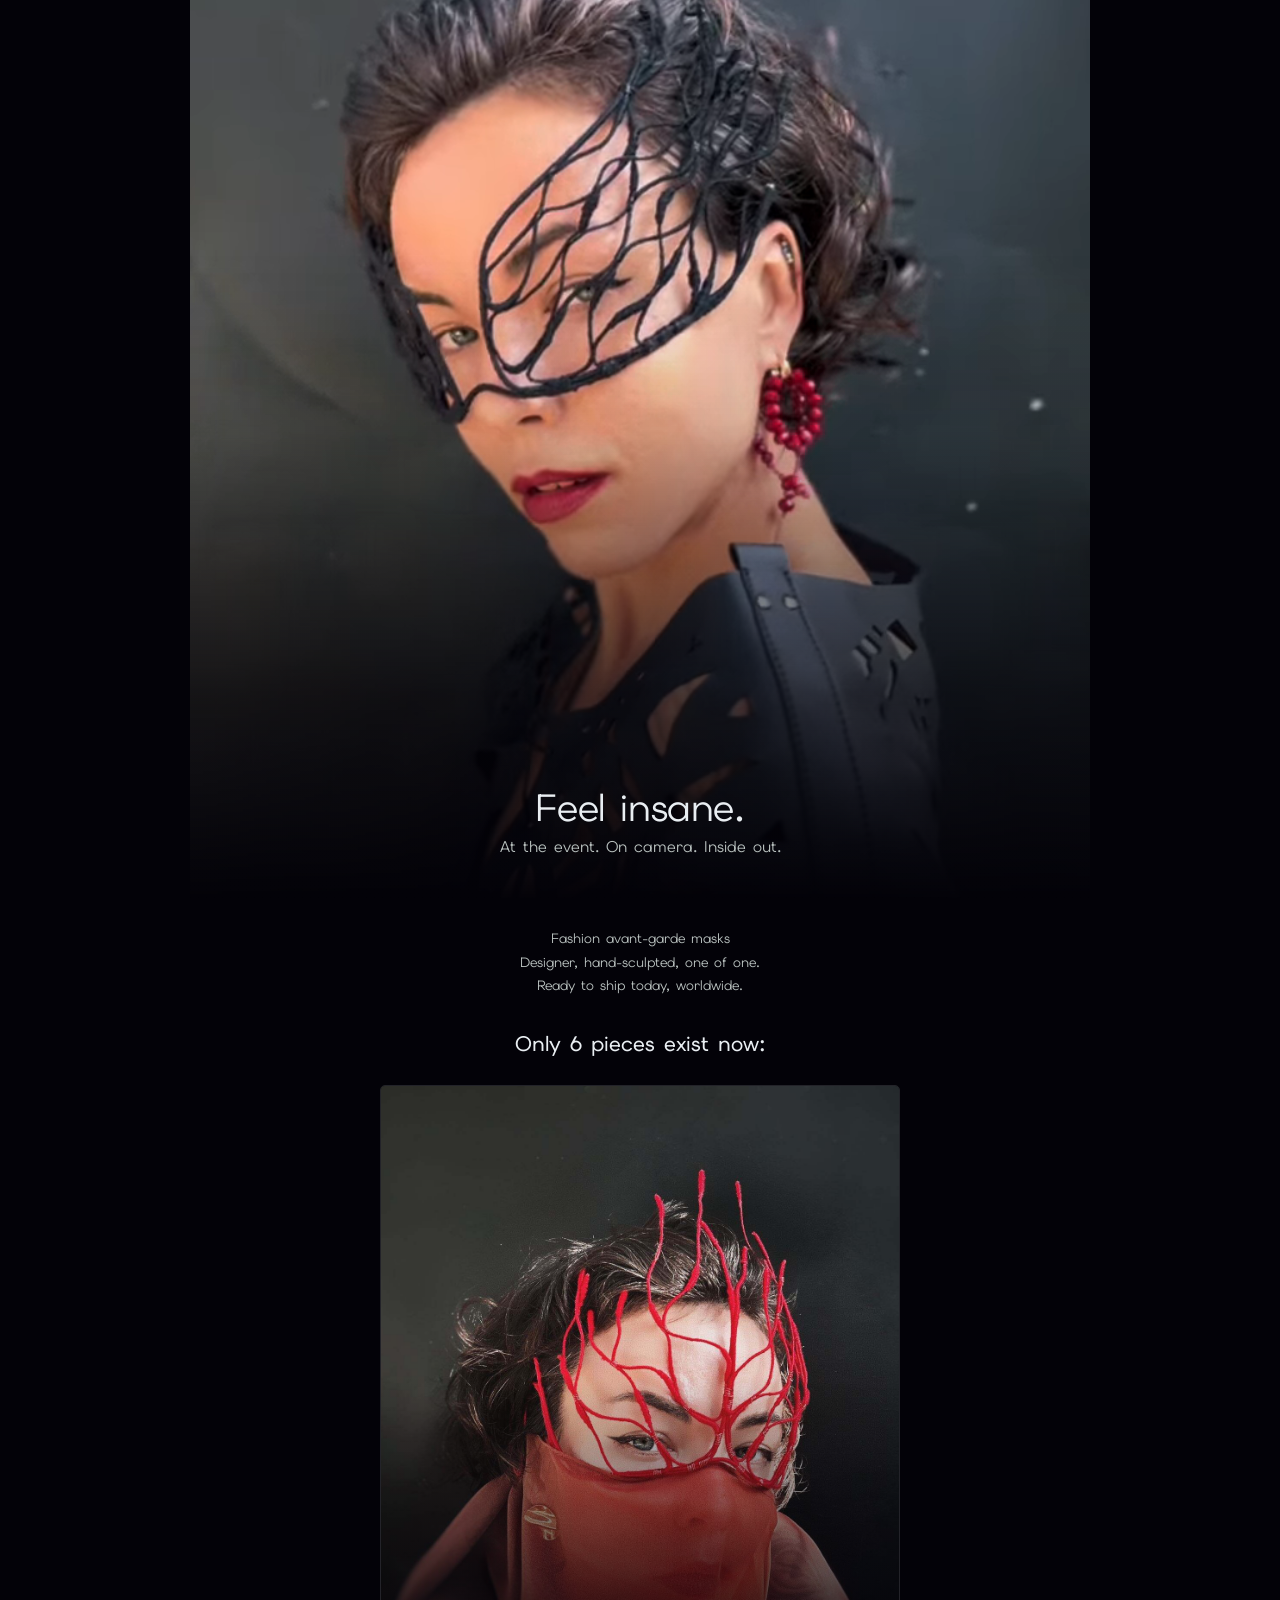
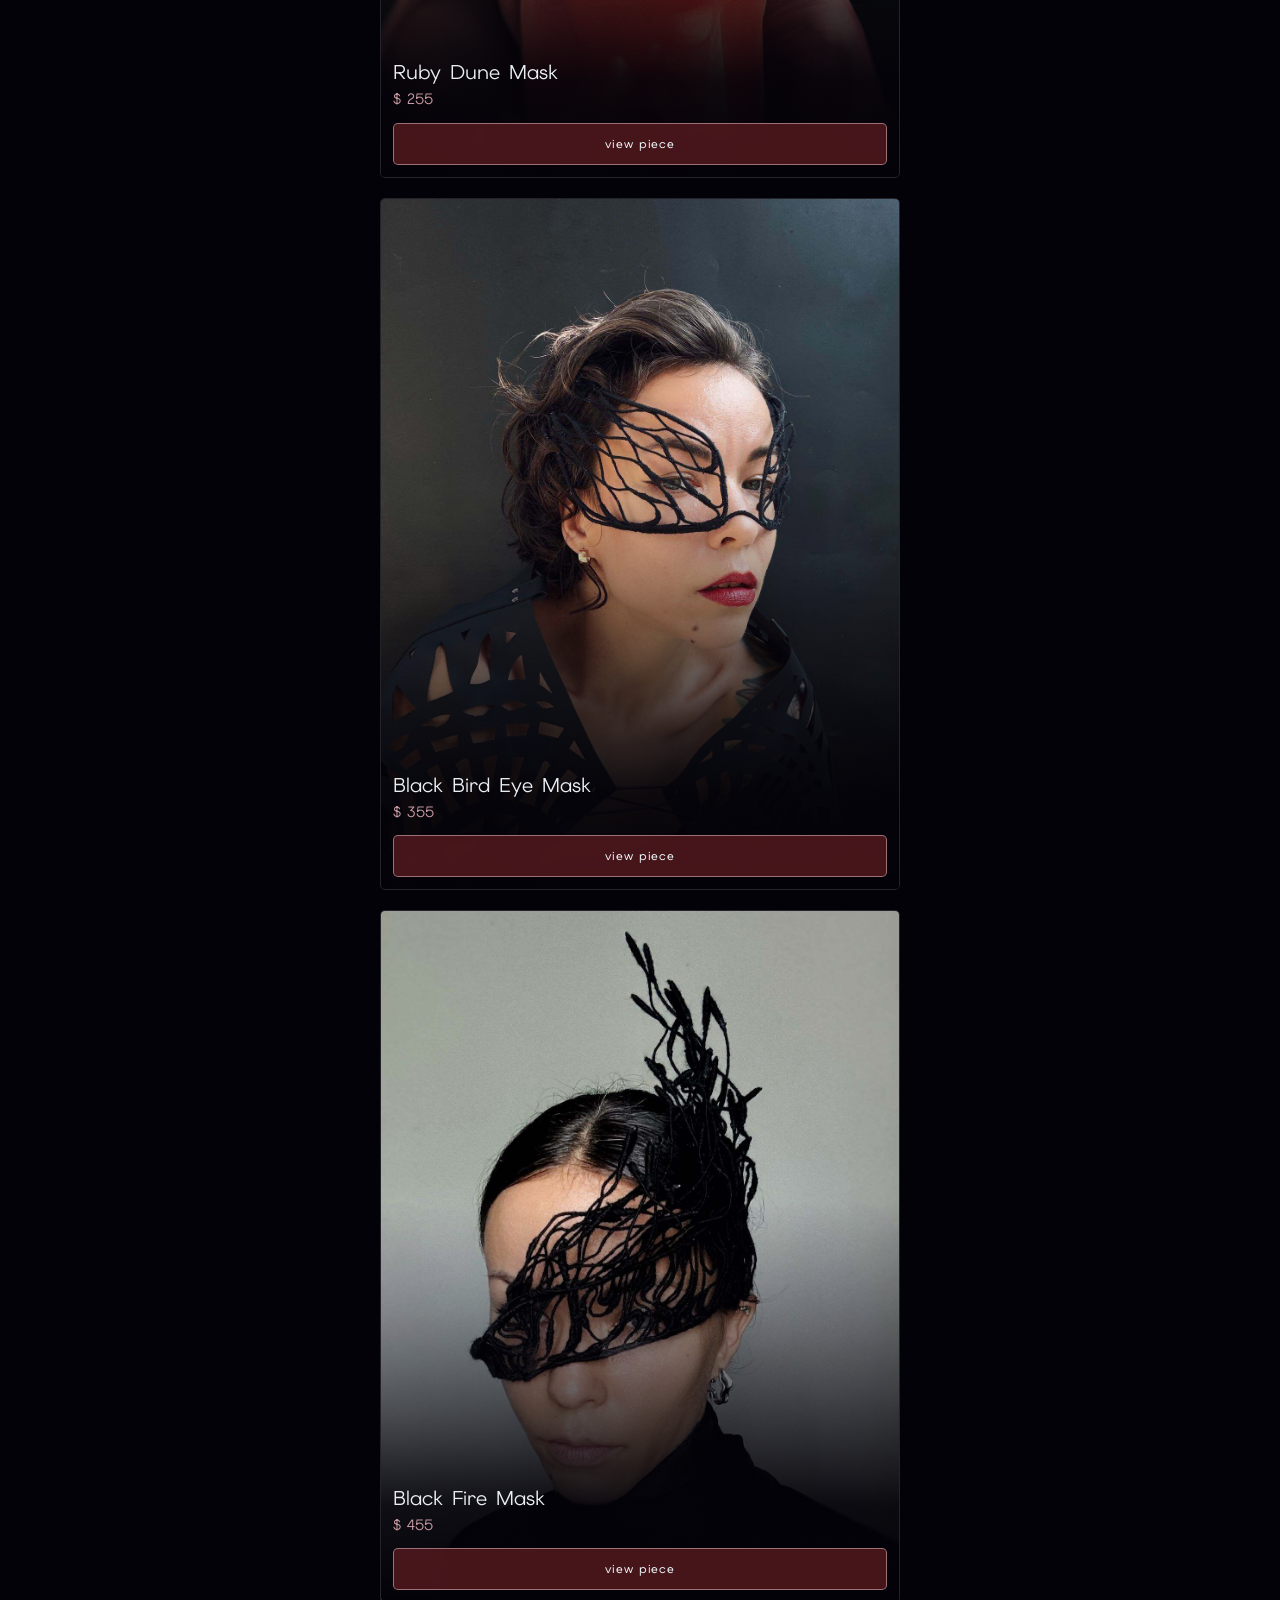
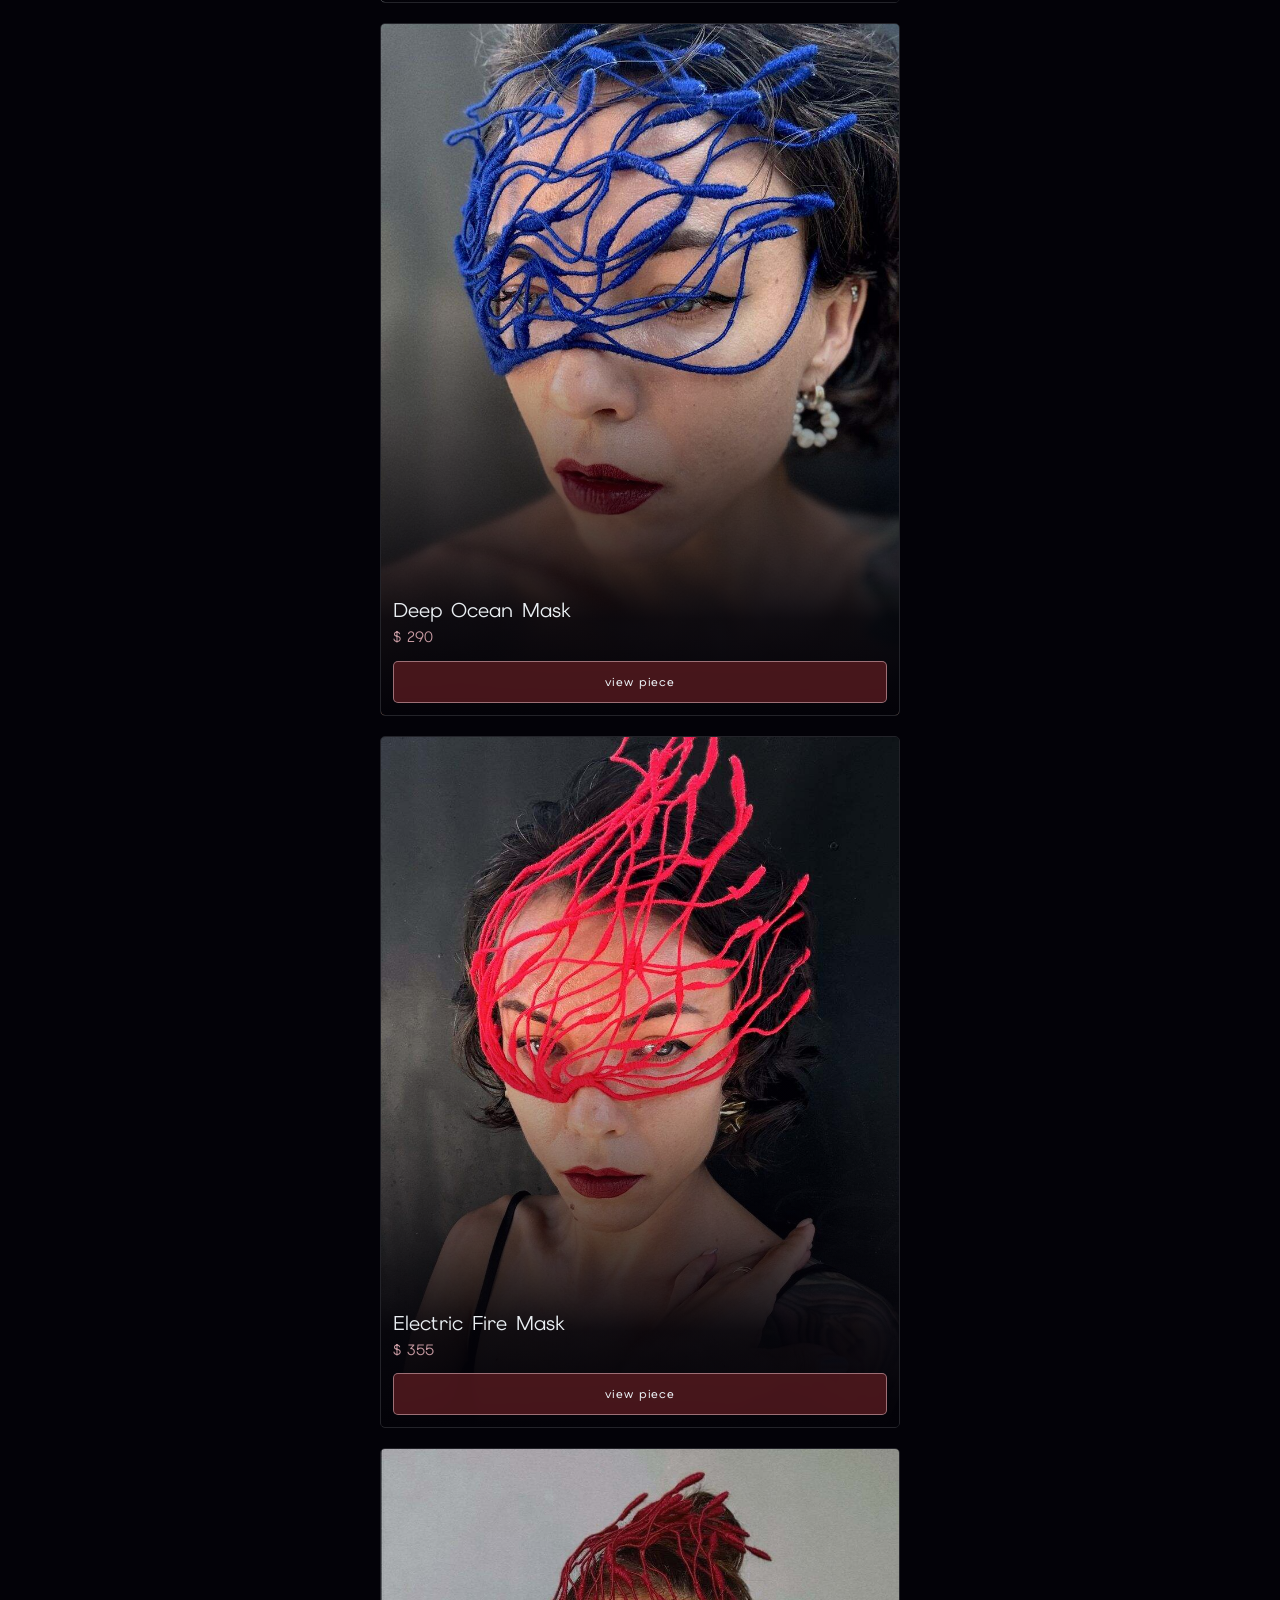
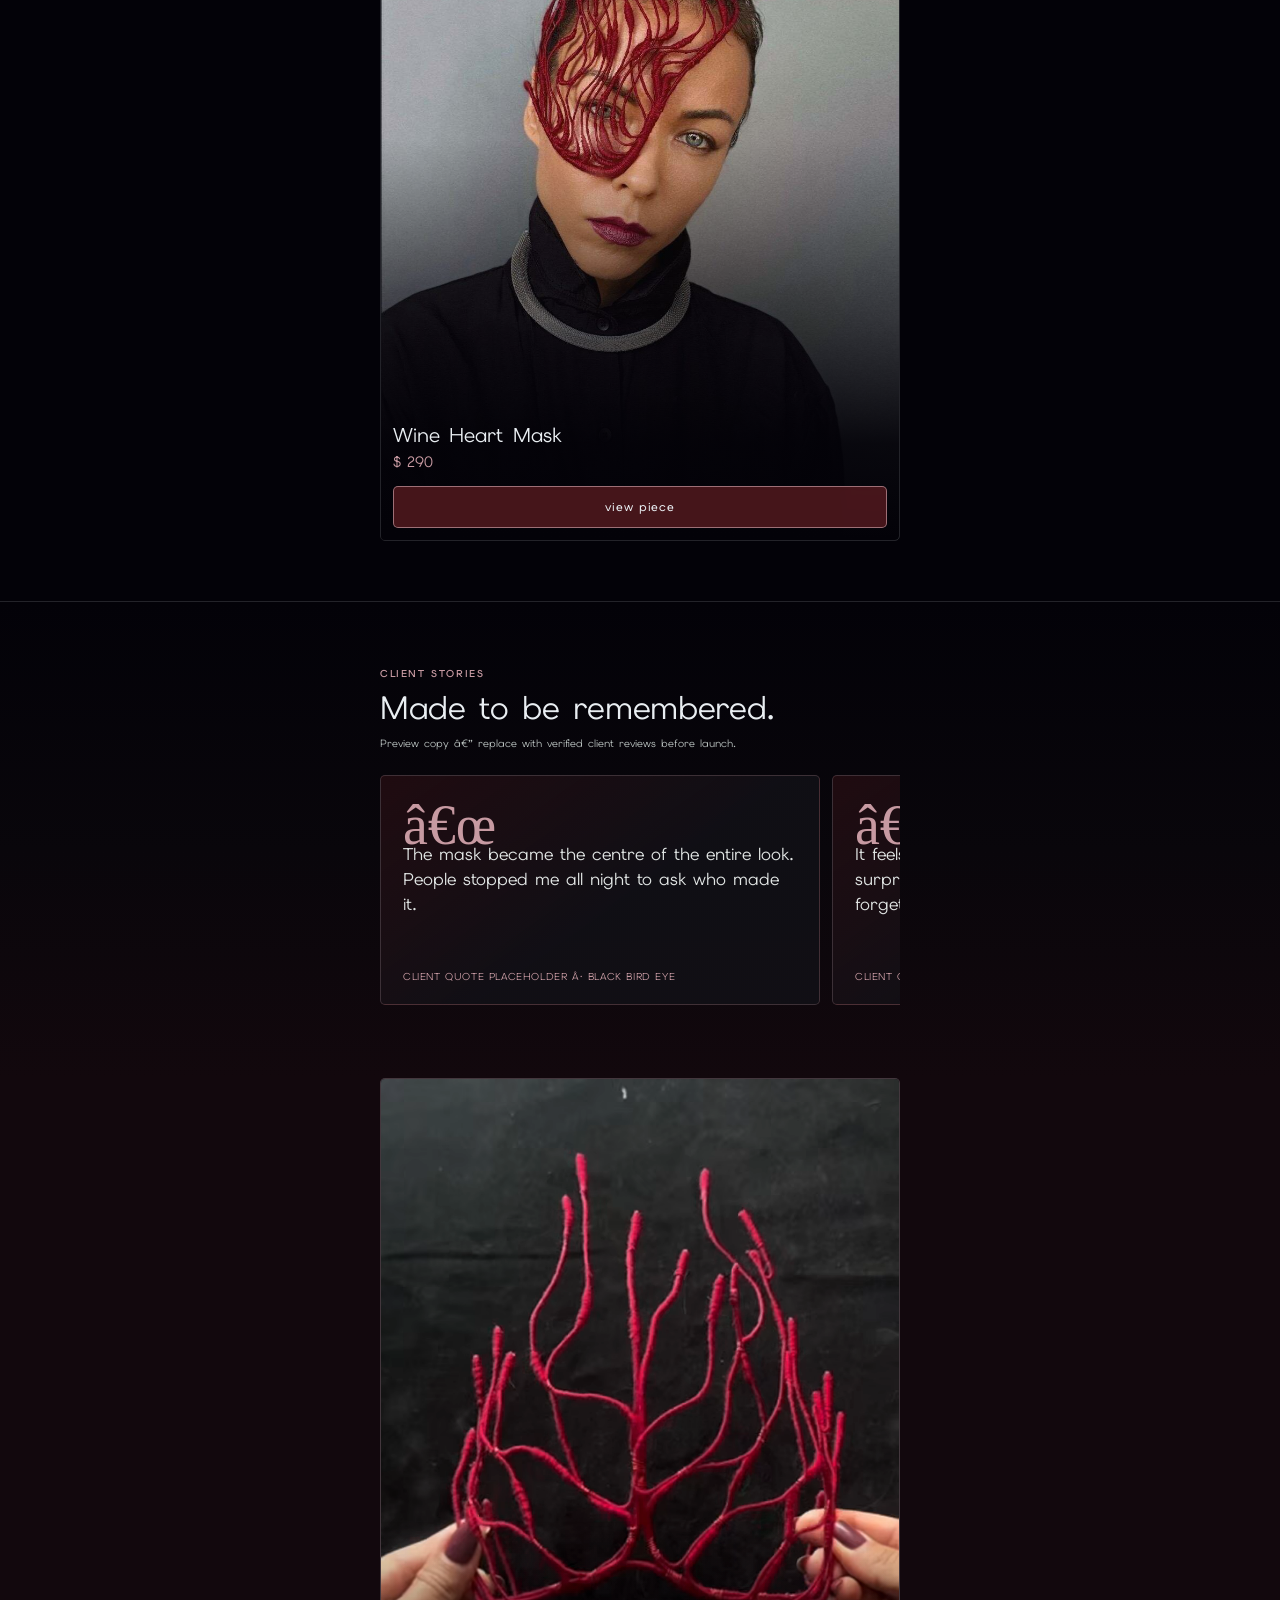
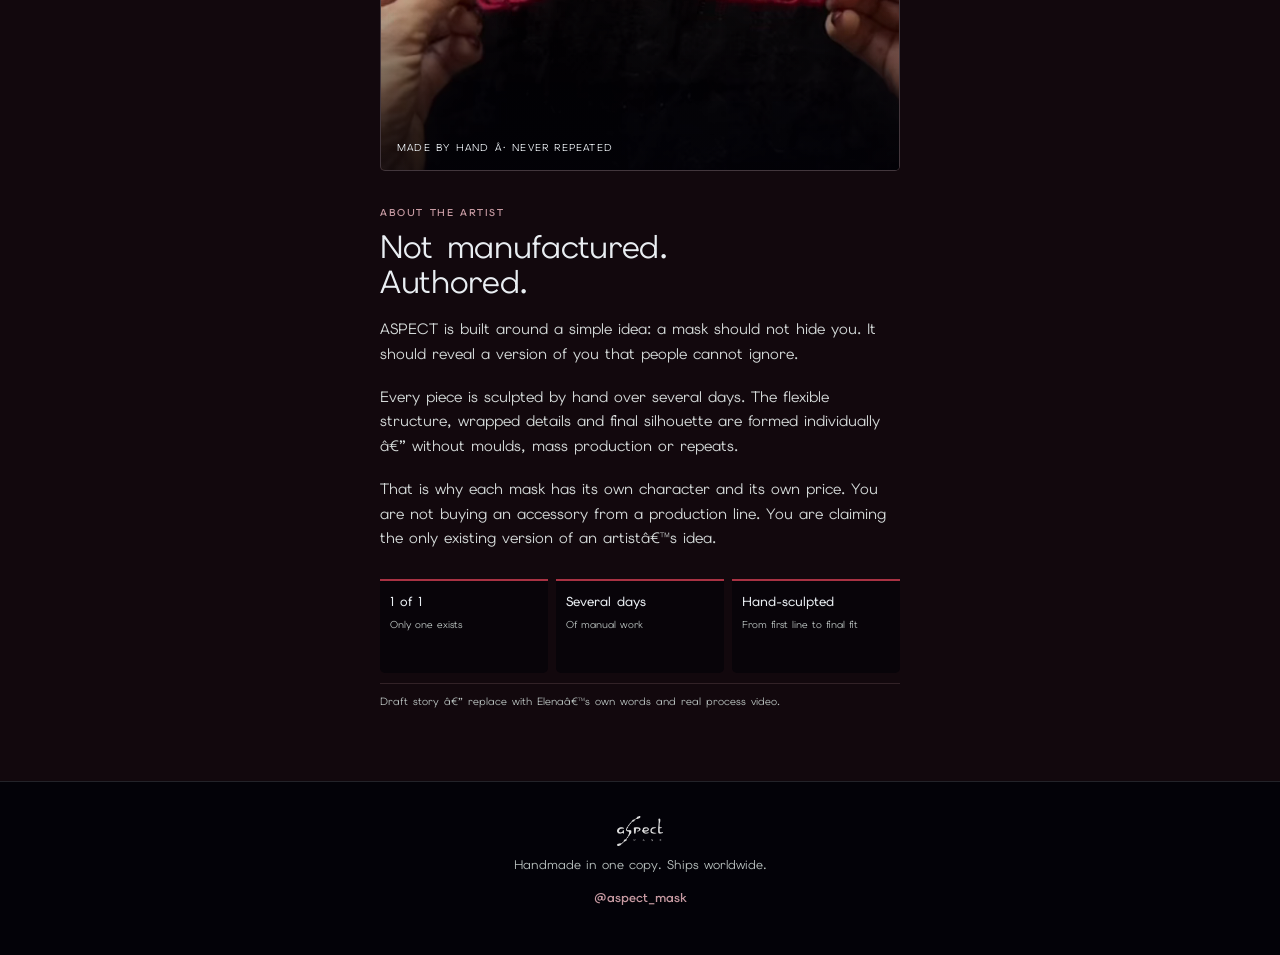
==== commit 77a0cddf: "Add polished loading and reveal experience" ====
--- a/index.html
+++ b/index.html
@@ -75,9 +75,17 @@
 <link rel="preconnect" href="https://fonts.googleapis.com" />
 <link rel="preconnect" href="https://fonts.gstatic.com" crossorigin />
 <link href="https://fonts.googleapis.com/css2?family=Elms+Sans:ital,wght@0,100..900;1,100..900&display=swap" rel="stylesheet" />
-<link rel="stylesheet" href="/css/style.css?v=20260811c" />
+<link rel="stylesheet" href="/css/style.css?v=20260811d" />
+<noscript><style>body.is-loading{overflow:auto}.site-loader{display:none!important}</style></noscript>
 </head>
-<body>
+<body class="is-loading">
+
+<div class="site-loader" id="site-loader" role="status" aria-label="Loading ASPECT">
+  <div class="site-loader-inner">
+    <img class="site-loader-logo" src="/assets/brand/logo.png" alt="ASPECT" fetchpriority="high" />
+    <span class="site-loader-line" aria-hidden="true"><span></span></span>
+  </div>
+</div>
 
 <!-- ============================================================
      NOSCRIPT-SEO BLOCK — regenerated per-page by scripts/generate_product_pages.py.
@@ -277,8 +285,8 @@
      (observed 2026-07-28: stale copy served for several minutes after a fresh commit even
      though the origin already had the new content) — bump ?v= on every app.js/config.js
      change so visitors always get the current file instead of waiting out the CDN cache -->
-<script src="/js/config.js?v=20260811c"></script>
-<script src="/js/products.js?v=20260811c"></script>
-<script src="/js/app.js?v=20260811c"></script>
+<script src="/js/config.js?v=20260811d"></script>
+<script src="/js/products.js?v=20260811d"></script>
+<script src="/js/app.js?v=20260811d"></script>
 </body>
 </html>
--- a/css/style.css
+++ b/css/style.css
@@ -59,6 +59,36 @@
 img, video { display: block; max-width: 100%; }
 button { font-family: inherit; cursor: pointer; }
 
+/* ---------- branded loading screen ---------- */
+body.is-loading { overflow: hidden; }
+.site-loader {
+  position: fixed; z-index: 9999; inset: 0; display: grid; place-items: center;
+  background: var(--bg); opacity: 1; visibility: visible;
+  transition: opacity .78s cubic-bezier(.22,.61,.36,1), visibility .78s step-end;
+}
+body.is-ready .site-loader { opacity: 0; visibility: hidden; pointer-events: none; }
+.site-loader-inner { display: flex; flex-direction: column; align-items: center; gap: 24px; }
+.site-loader-logo {
+  width: 126px; height: auto; filter: invert(1); opacity: .92;
+  animation: loader-breathe 1.8s ease-in-out infinite;
+}
+.site-loader-line { width: 94px; height: 1px; overflow: hidden; background: rgba(233,238,242,.12); }
+.site-loader-line span {
+  display: block; width: 44%; height: 100%; background: var(--accent-bright);
+  animation: loader-line 1.25s cubic-bezier(.65,0,.35,1) infinite;
+}
+@keyframes loader-breathe { 0%,100% { opacity:.58; transform:scale(.985); } 50% { opacity:1; transform:scale(1); } }
+@keyframes loader-line { 0% { transform:translateX(-110%); } 100% { transform:translateX(340%); } }
+
+/* Elements receive these classes from app.js only after the loading screen
+   has finished, so entrance motion never runs invisibly behind the loader. */
+html.motion-enabled .reveal-item {
+  opacity: 0; filter: blur(5px); transform: translateY(26px);
+  transition: opacity .9s cubic-bezier(.22,.61,.36,1), transform .9s cubic-bezier(.22,.61,.36,1), filter .9s ease;
+  transition-delay: var(--reveal-delay, 0ms);
+}
+html.motion-enabled .reveal-item.is-revealed { opacity: 1; filter: blur(0); transform: translateY(0); }
+
 .wrap { max-width: var(--maxw); margin: 0 auto; padding: 0 20px; }
 
 /* ---------- header ---------- */
@@ -85,9 +115,9 @@
   width: 100%;
   max-width: 900px; /* keeps the banner from ballooning in height on wide desktop windows — mobile is the real target */
   margin: 0 auto;
-  aspect-ratio: 9 / 10; /* ~half of a standard mobile screen height (390x844) — crops top/bottom of hero-banner.jpg symmetrically via object-fit:cover below, no stretching/distortion */
+  aspect-ratio: 3 / 4; /* matches the native vertical video and gives the mobile opening more presence */
+  max-height: 100svh;
   background: var(--bg-card);
-  border-bottom: 1px solid var(--line);
   overflow: hidden;
 }
 .hero-photo-img-slot { position: absolute; inset: 0; display: flex; align-items: center; justify-content: center; }
@@ -104,12 +134,12 @@
 /* Gradient scrim — guarantees the white overlay text stays readable no
    matter what's in that part of the photo, even if the crop changes later. */
 .hero-photo-scrim {
-  position: absolute; left: 0; right: 0; bottom: 0; height: 55%;
-  background: linear-gradient(to bottom, rgba(3,2,8,0) 0%, rgba(3,2,8,0.75) 65%, rgba(3,2,8,0.92) 100%);
+  position: absolute; z-index: 1; left: 0; right: 0; bottom: -1px; height: 72%;
+  background: linear-gradient(to bottom, rgba(3,2,8,0) 0%, rgba(3,2,8,.12) 28%, rgba(3,2,8,.72) 68%, #030208 100%);
   pointer-events: none;
 }
 .hero-photo-overlay-text {
-  position: absolute; left: 20px; right: 20px; bottom: 24px;
+  position: absolute; z-index: 2; left: 20px; right: 20px; bottom: 42px;
   text-align: center;
 }
 /* font-weight 400 (thin, same as .card-name) — per Lena 2026-07-29: the hero
@@ -121,7 +151,13 @@
 /* ---------- hero ---------- */
 /* bottom padding trimmed 2026-07-27 per Lena — catalog cards should follow
    right after the "Only 6 pieces exist now:" heading, not after a big gap. */
-.hero { padding: 28px 0 18px; text-align: left; }
+.hero { position: relative; z-index: 3; margin-top: -2px; padding: 30px 0 18px; text-align: left; background: var(--bg); }
+
+body.is-ready .hero-video,
+body.is-ready .hero-photo-frame.is-active { animation: hero-settle 1.35s cubic-bezier(.22,.61,.36,1) both; }
+body.is-ready .hero-photo-overlay-text { animation: hero-copy-in 1s .22s cubic-bezier(.22,.61,.36,1) both; }
+@keyframes hero-settle { from { opacity:.35; transform:scale(1.035); } to { opacity:1; transform:scale(1); } }
+@keyframes hero-copy-in { from { opacity:0; transform:translateY(18px); } to { opacity:1; transform:translateY(0); } }
 
 .hero-wear-for-heading {
   font-size: 11px; font-weight: 600; letter-spacing: 0.1em; text-transform: uppercase;
@@ -228,8 +264,13 @@
 }
 
 @media (prefers-reduced-motion: reduce) {
+  .site-loader-logo,
+  .site-loader-line span { animation: none; }
   .hero-photo-frame,
   .card-photo { transition: none; transform: none; }
+  body.is-ready .hero-video,
+  body.is-ready .hero-photo-frame.is-active,
+  body.is-ready .hero-photo-overlay-text { animation: none; }
 }
 
 /* ---------- media placeholder (used when a photo/video file is missing) ---------- */
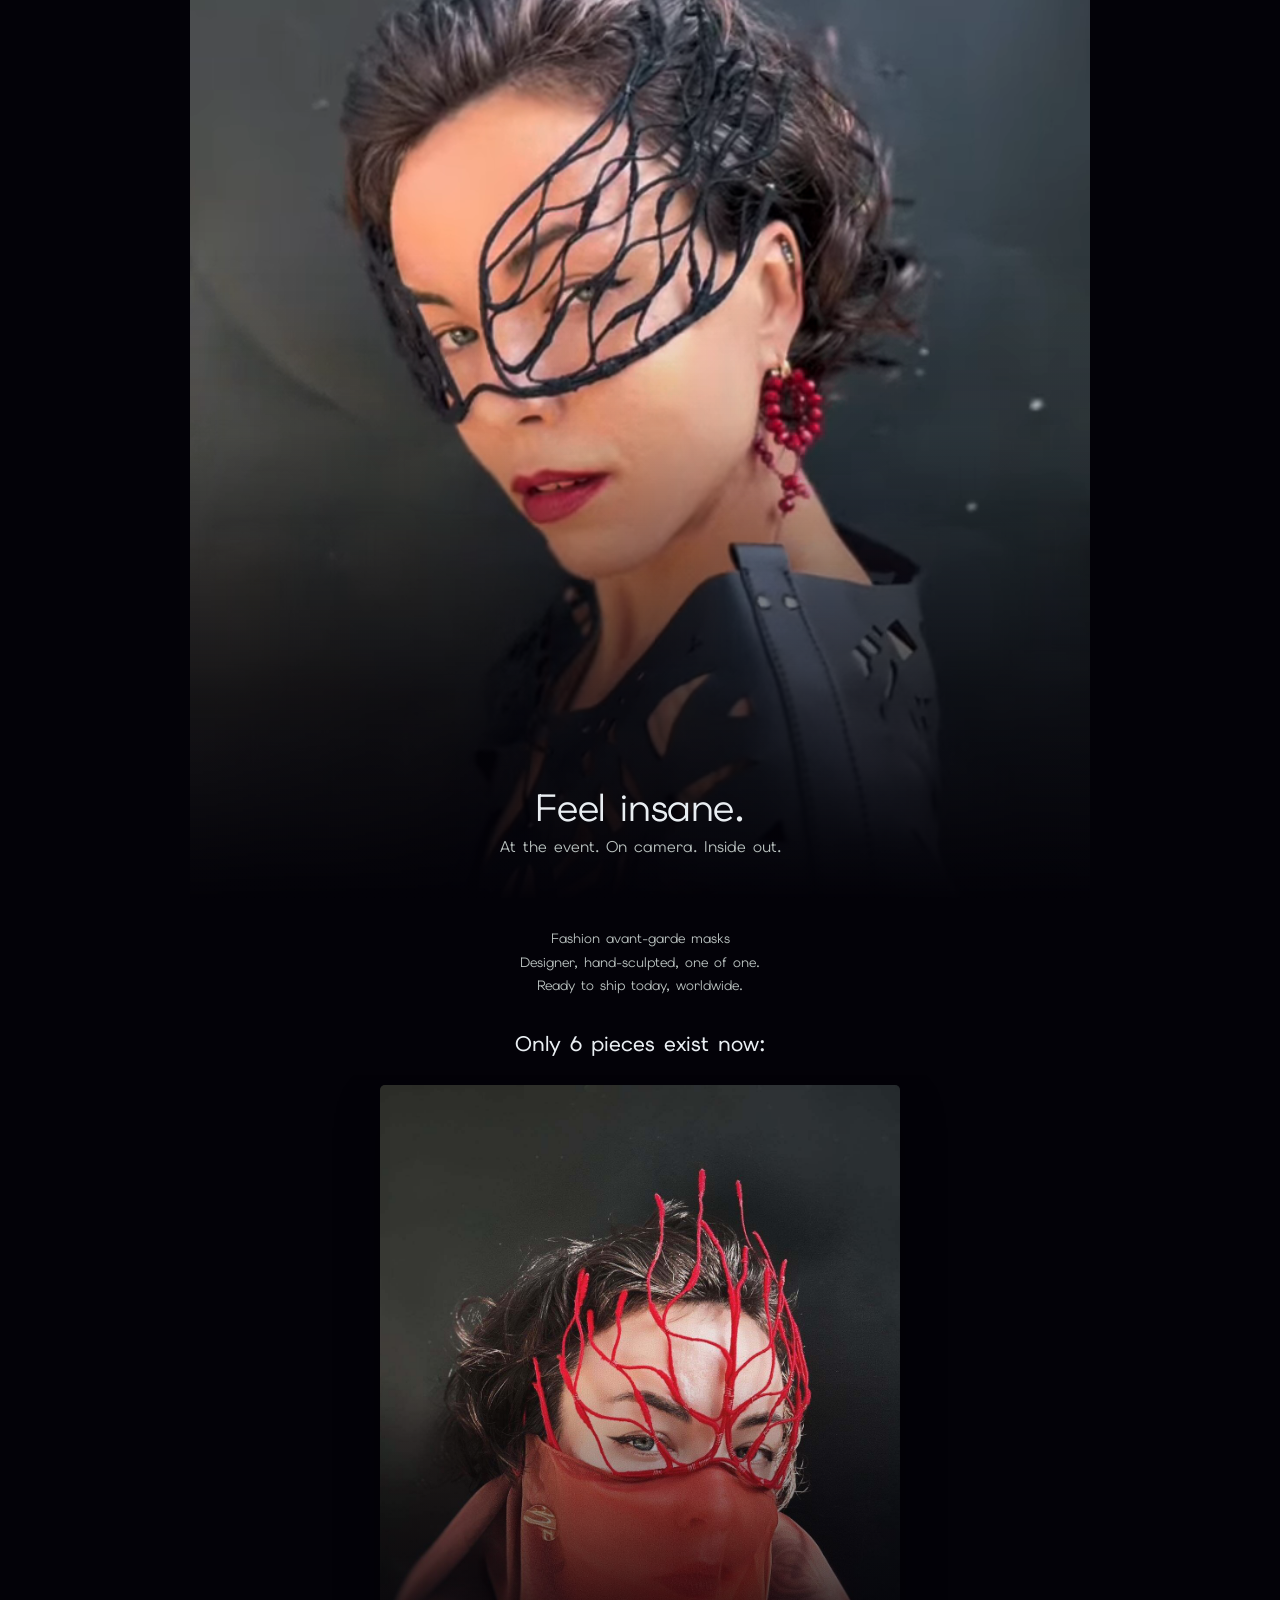
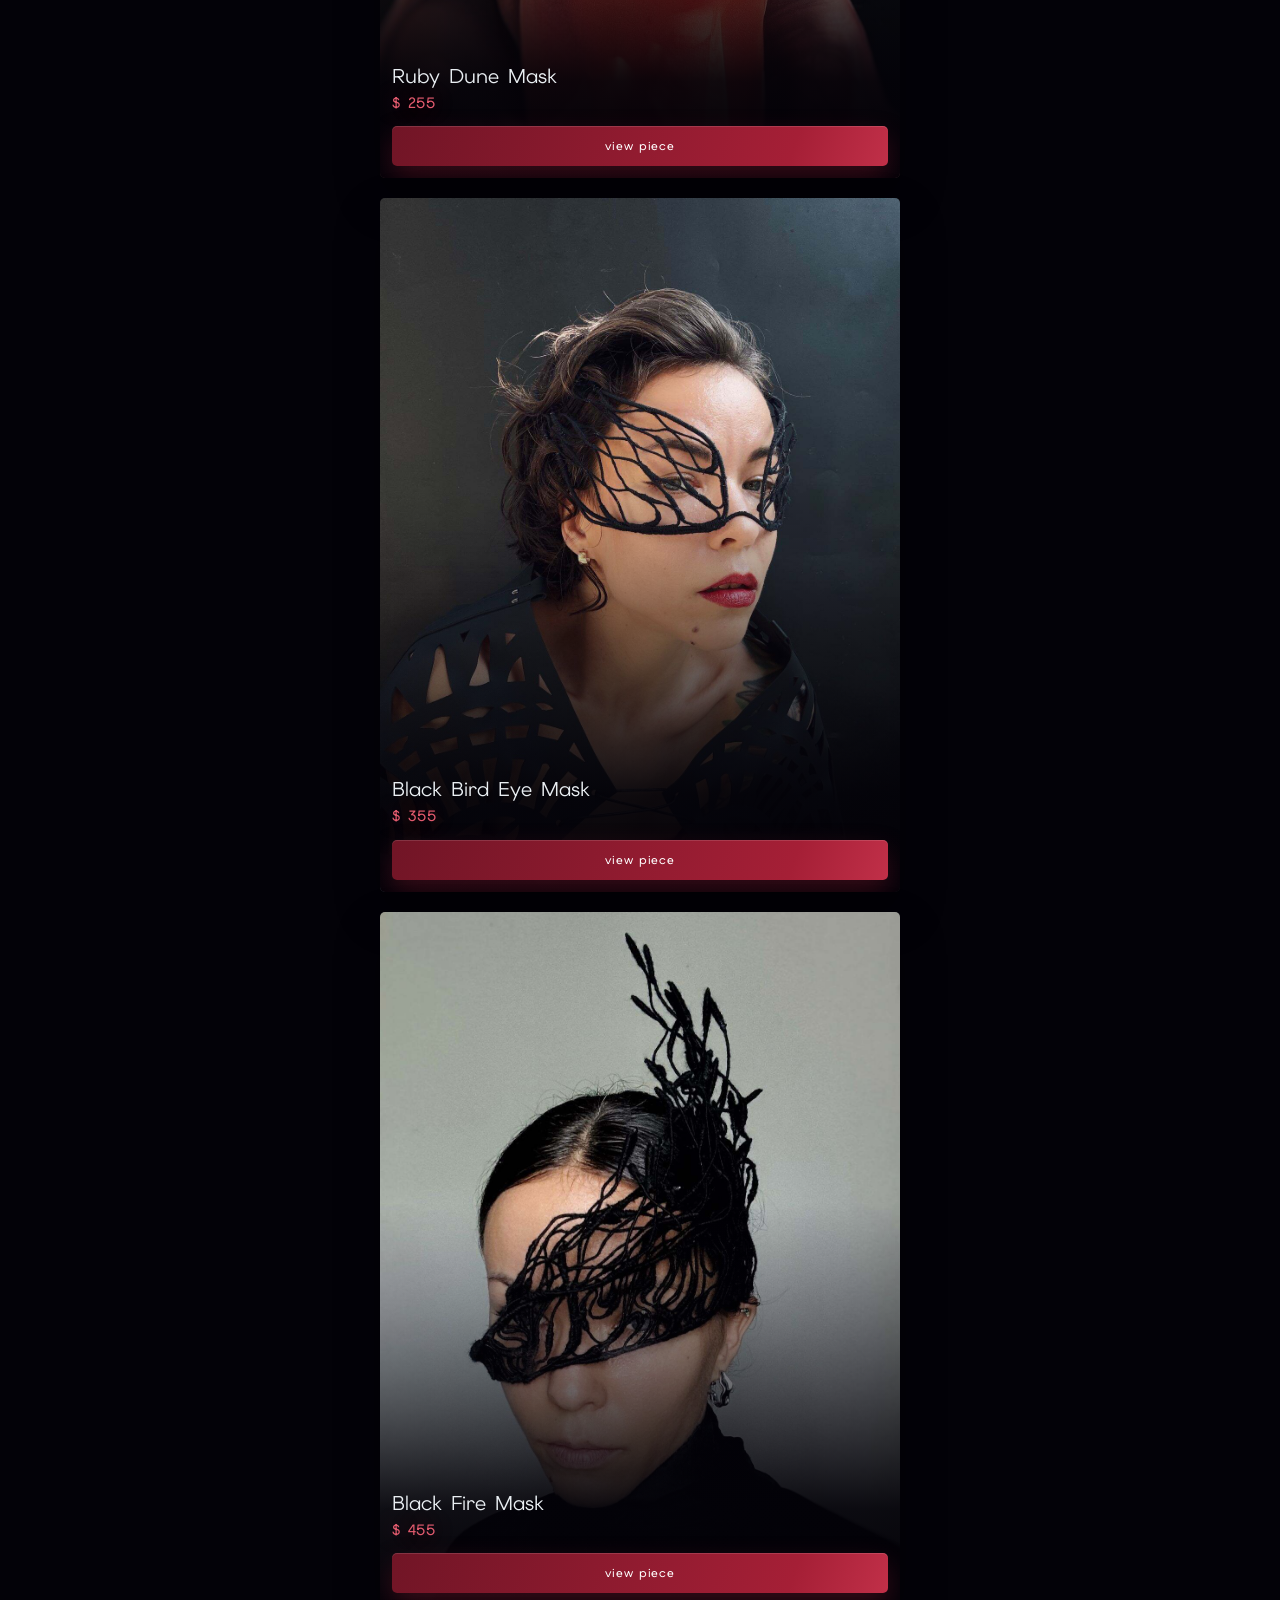
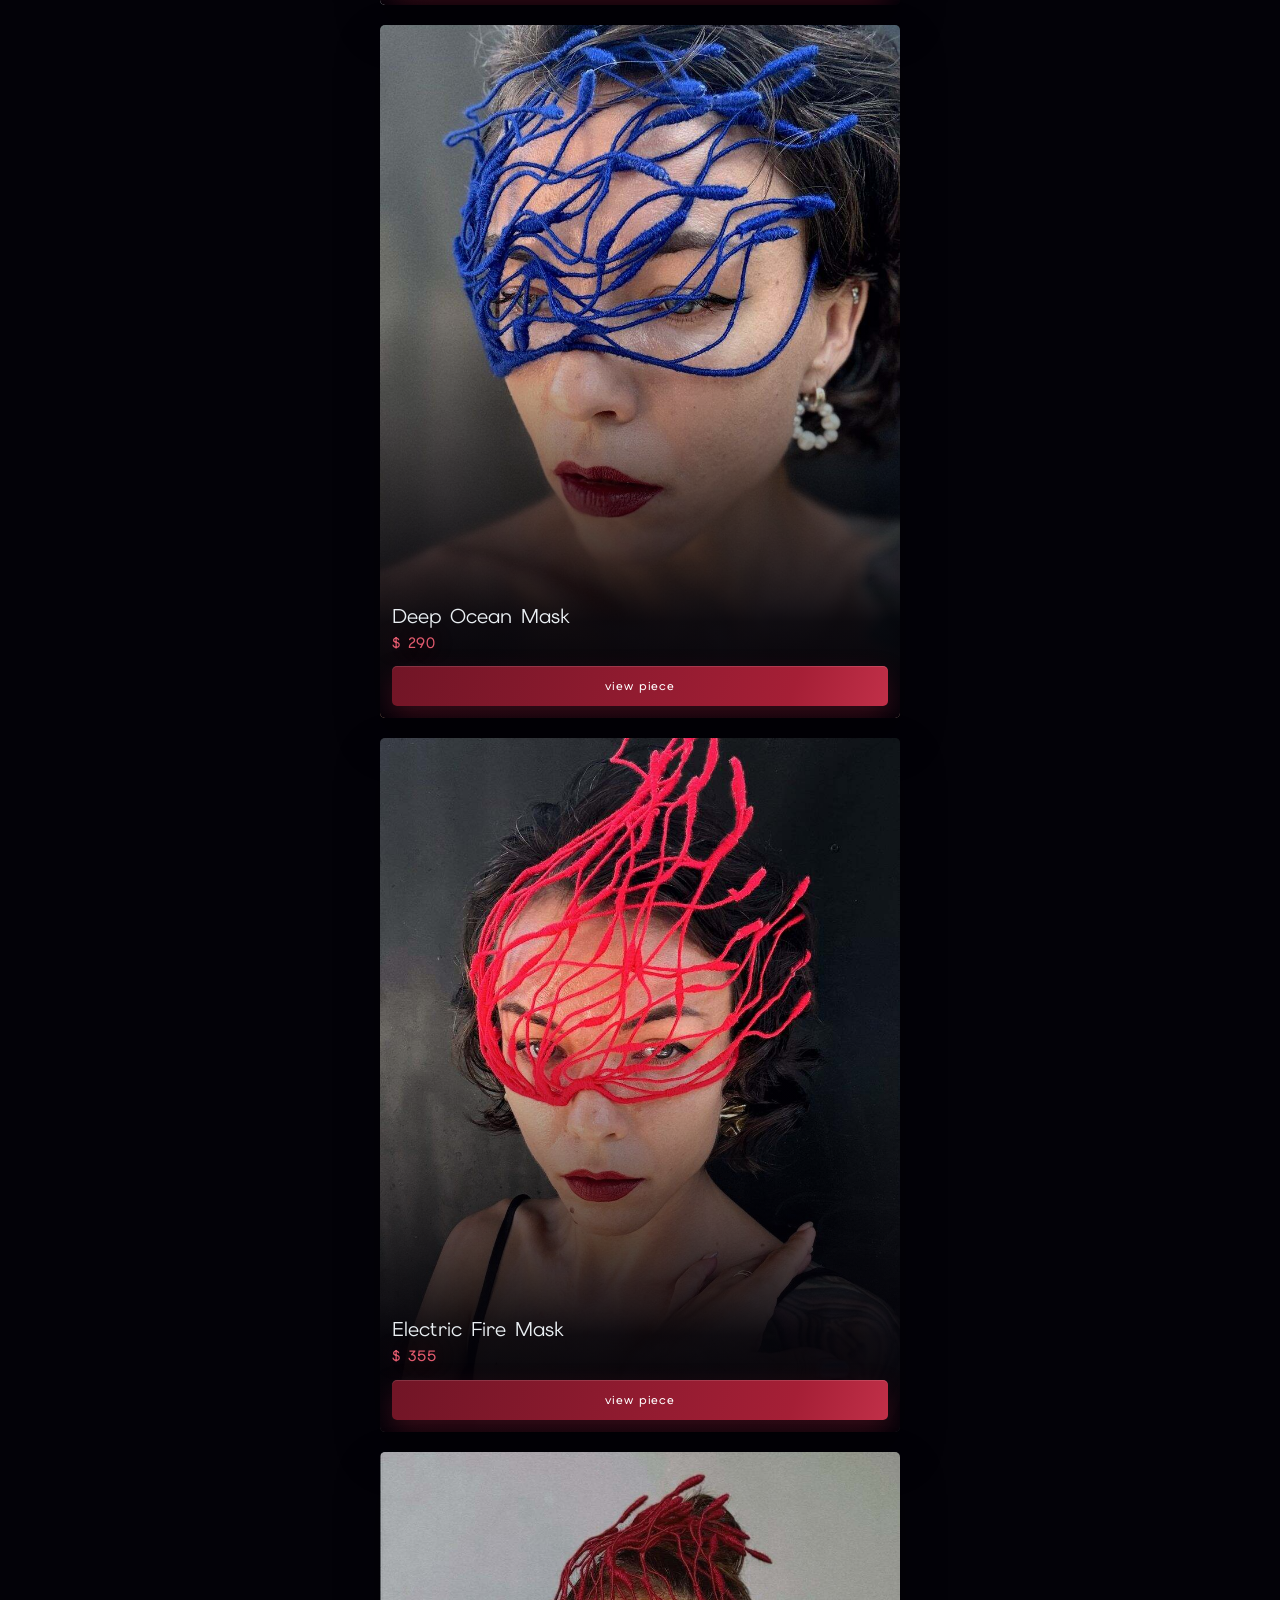
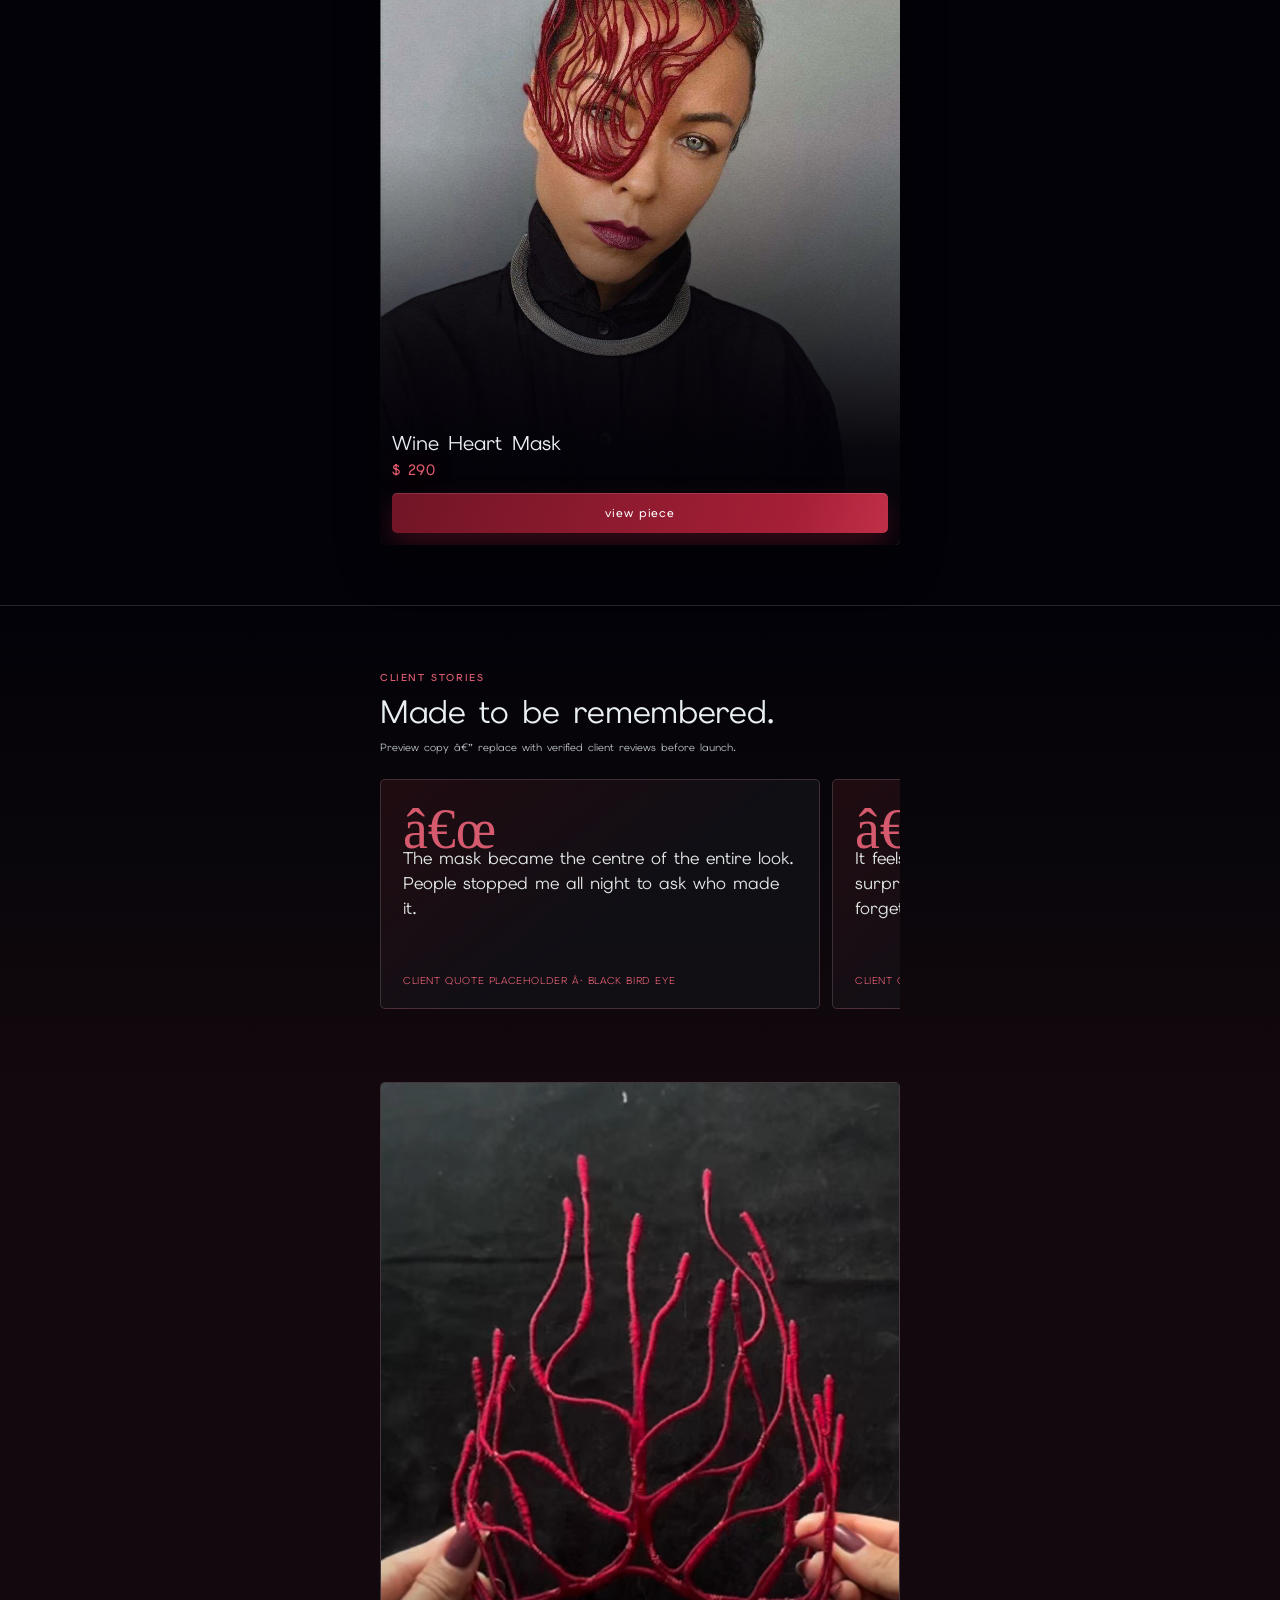
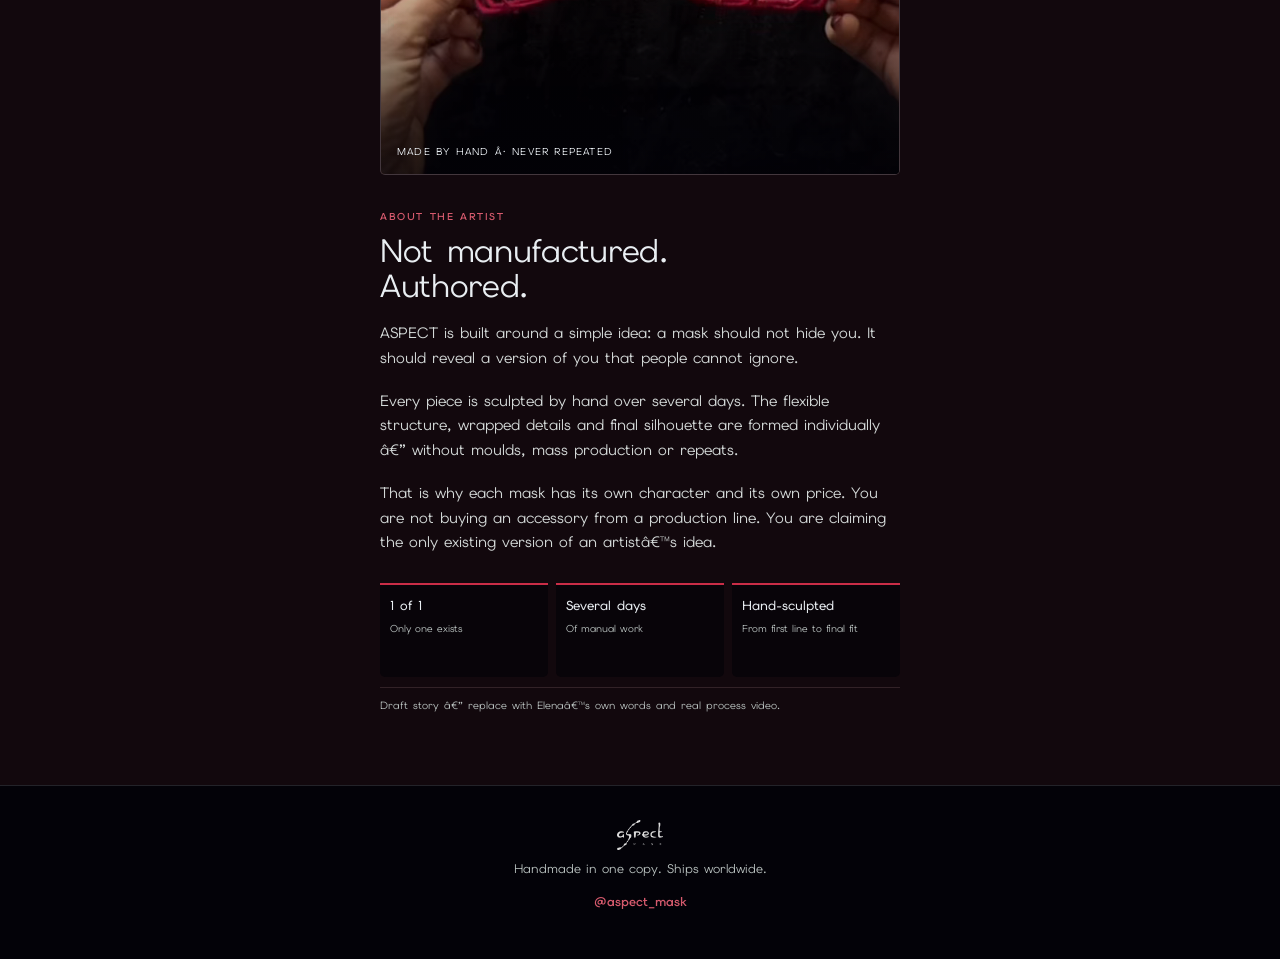
==== commit 8c3f3e44: "Refine product cards with premium crimson styling" ====
--- a/index.html
+++ b/index.html
@@ -75,7 +75,7 @@
 <link rel="preconnect" href="https://fonts.googleapis.com" />
 <link rel="preconnect" href="https://fonts.gstatic.com" crossorigin />
 <link href="https://fonts.googleapis.com/css2?family=Elms+Sans:ital,wght@0,100..900;1,100..900&display=swap" rel="stylesheet" />
-<link rel="stylesheet" href="/css/style.css?v=20260811d" />
+<link rel="stylesheet" href="/css/style.css?v=20260811e" />
 <noscript><style>body.is-loading{overflow:auto}.site-loader{display:none!important}</style></noscript>
 </head>
 <body class="is-loading">
@@ -285,8 +285,8 @@
      (observed 2026-07-28: stale copy served for several minutes after a fresh commit even
      though the origin already had the new content) — bump ?v= on every app.js/config.js
      change so visitors always get the current file instead of waiting out the CDN cache -->
-<script src="/js/config.js?v=20260811d"></script>
-<script src="/js/products.js?v=20260811d"></script>
-<script src="/js/app.js?v=20260811d"></script>
+<script src="/js/config.js?v=20260811e"></script>
+<script src="/js/products.js?v=20260811e"></script>
+<script src="/js/app.js?v=20260811e"></script>
 </body>
 </html>
--- a/css/style.css
+++ b/css/style.css
@@ -32,9 +32,9 @@
   --bg-card: #111016;
   --fg: #e9eef2;
   --muted: #b8c0be;
-  --accent: #591b20;       /* brand wine/burgundy — use for fills, buttons, borders */
-  --accent-text: #c79aa2;  /* burgundy lightened for legible small text/labels on black */
-  --accent-bright: #a83243; /* brand wine/burgundy, brightened — for the one high-stakes "order" button only */
+  --accent: #74192b;       /* deep premium burgundy */
+  --accent-text: #d65a6d;  /* brighter crimson for prices and small accents */
+  --accent-bright: #ca2d47; /* high-intent crimson-burgundy CTA */
   --line: #232329;
   --radius: 5px;
   --font-display: "Elms Sans", "Gilroy", sans-serif;
@@ -219,9 +219,10 @@
    column here + margin-top:auto on .card-btn pins the button to the
    bottom of every card, regardless of how much text is above it. */
 .card {
-  background: var(--bg-card); border: 1px solid var(--line); border-radius: var(--radius);
+  background: var(--bg-card); border: 0; border-radius: var(--radius);
   overflow: hidden; cursor: pointer; -webkit-tap-highlight-color: rgba(233,238,242,0.15);
   display: flex; flex-direction: column; height: 100%;
+  box-shadow: 0 20px 46px rgba(0,0,0,.32);
 }
 .card-media { position: relative; width: 100%; aspect-ratio: 3/4; overflow: hidden; }
 .card-photo {
@@ -252,20 +253,32 @@
 /* font-weight 400 — our Gilroy has only Regular(400)/Medium(500)/Heavy(700)
    loaded, no lighter "thin" cut exists, so Regular is as light as this can
    get without adding a new font file. */
-.card-price { font-size: 15px; font-weight: 400; color: var(--accent-text); margin-bottom: 10px; }
-/* Outline only, no fill — 2026-07-27 per Lena: a solid white button was
-   pulling too much attention off the product photo itself; the whole card
-   is already tappable, so the button just needs to read clearly, not shout. */
+.card-price {
+  font-size: 15px; font-weight: 500; color: #e05a6d; margin-bottom: 10px;
+  letter-spacing: .025em; text-shadow: 0 0 22px rgba(202,45,71,.34);
+}
 .card-btn {
+  position: relative; overflow: hidden; isolation: isolate;
   width: 100%; text-align: center; font-size: 12px; padding: 12px;
-  border: 1px solid rgba(199,154,162,.68); background: rgba(89,27,32,.78); color: var(--fg);
+  border: 0; color: #fff;
+  background: linear-gradient(108deg, #711526 0%, #a51f36 34%, #d43b55 48%, #b7243d 62%, #771627 100%);
+  background-size: 240% 100%;
   border-radius: var(--radius); font-weight: 500; letter-spacing: 0.06em; text-transform: none;
-  margin-top: 2px; backdrop-filter: blur(3px);
+  margin-top: 2px; box-shadow: inset 0 1px 0 rgba(255,255,255,.13), 0 12px 28px rgba(183,36,61,.28);
+  animation: card-cta-sheen 6.2s cubic-bezier(.45,0,.2,1) infinite;
+  transition: transform .18s ease, filter .18s ease, box-shadow .18s ease;
+}
+.card-btn:active { transform: scale(.985); filter: brightness(1.08); }
+@media (hover: hover) { .card-btn:hover { filter: brightness(1.07); box-shadow: inset 0 1px 0 rgba(255,255,255,.16), 0 15px 34px rgba(202,45,71,.34); } }
+@keyframes card-cta-sheen {
+  0%, 20% { background-position: 100% 50%; }
+  58%, 100% { background-position: 0% 50%; }
 }
 
 @media (prefers-reduced-motion: reduce) {
   .site-loader-logo,
-  .site-loader-line span { animation: none; }
+  .site-loader-line span,
+  .card-btn { animation: none; }
   .hero-photo-frame,
   .card-photo { transition: none; transform: none; }
   body.is-ready .hero-video,
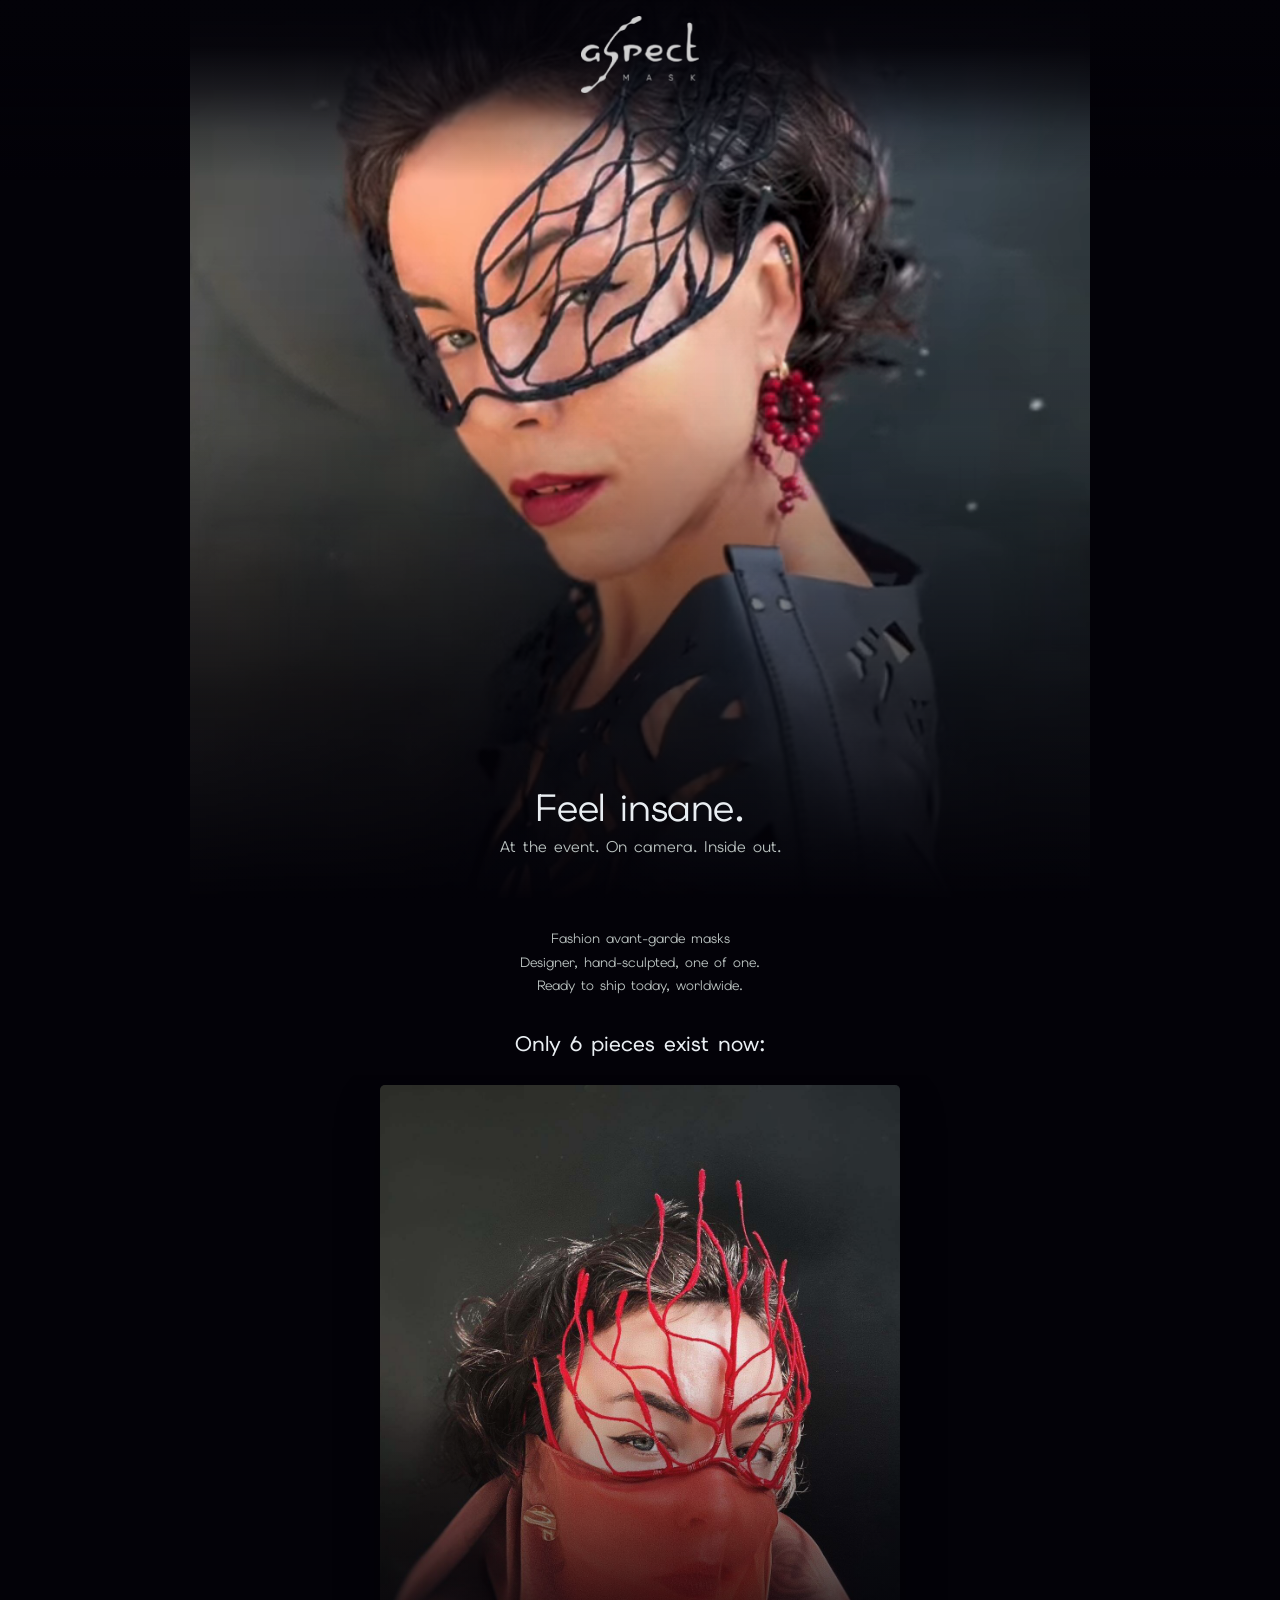
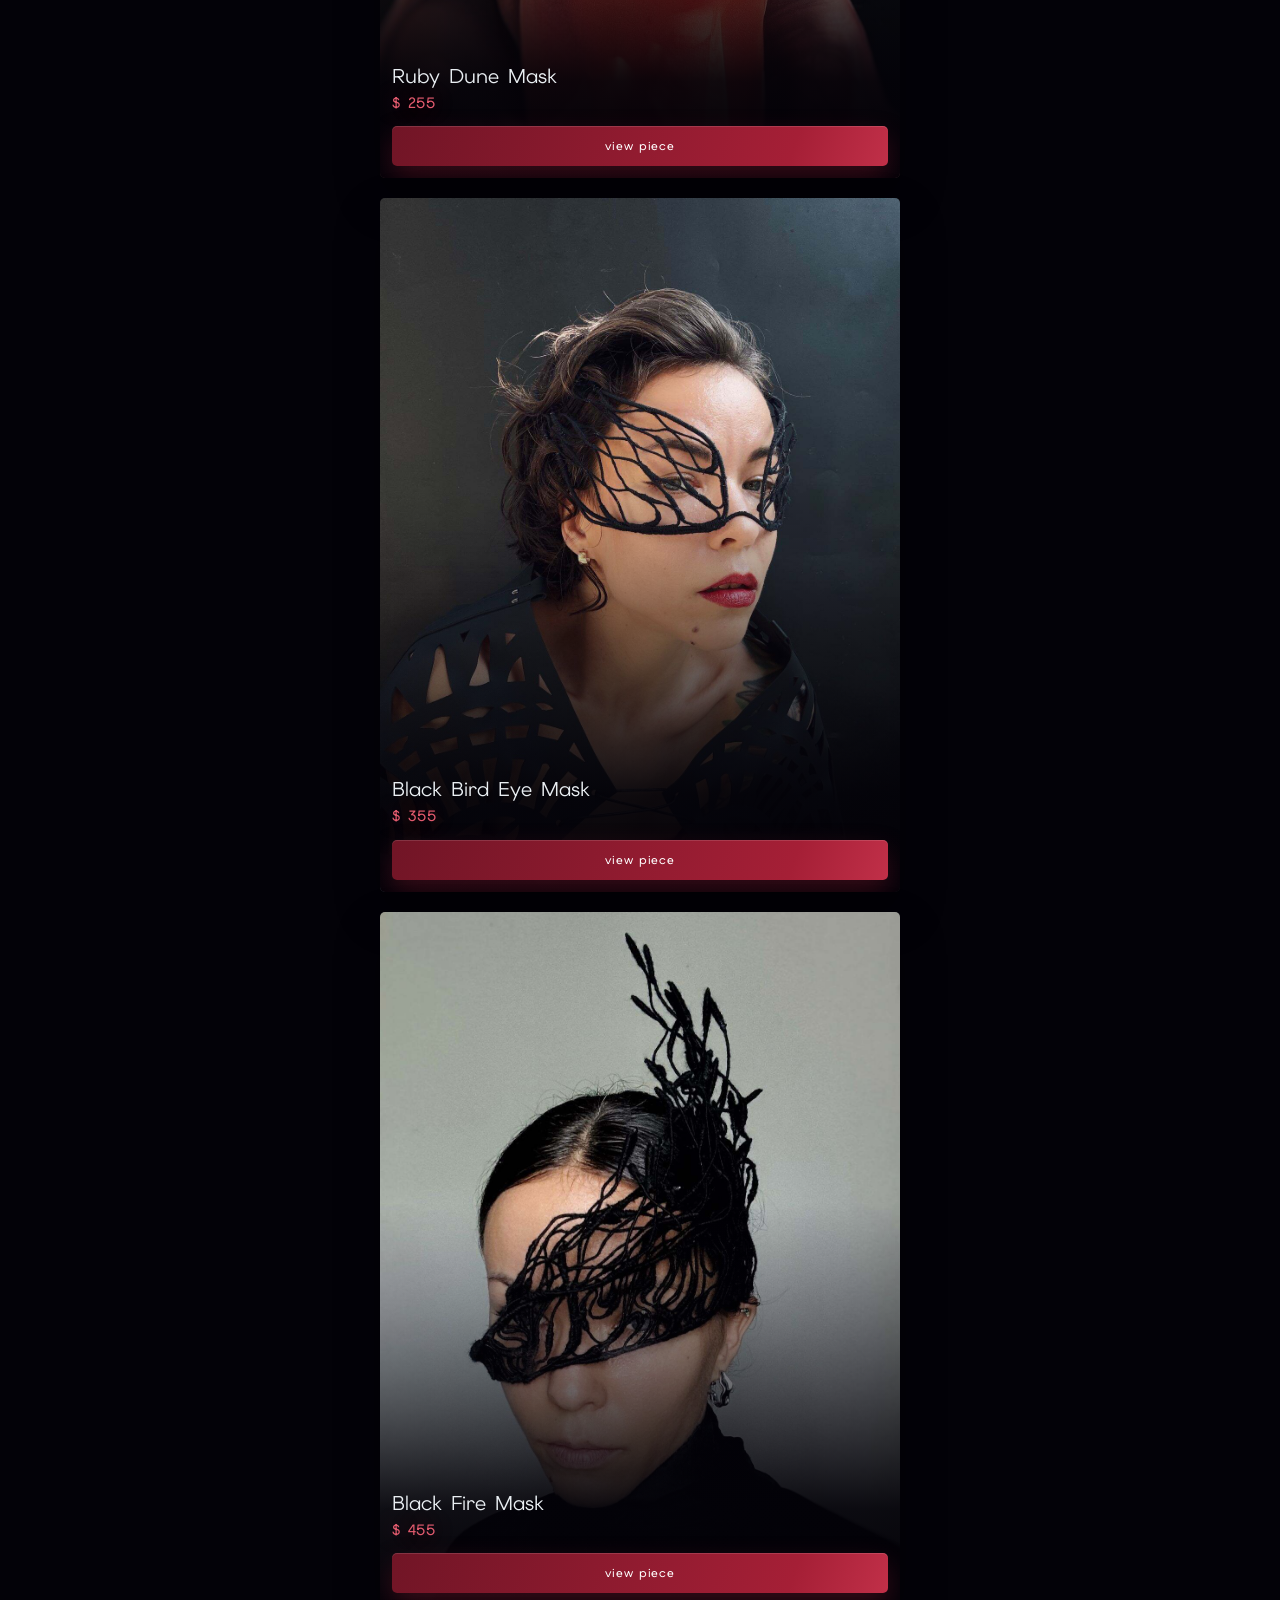
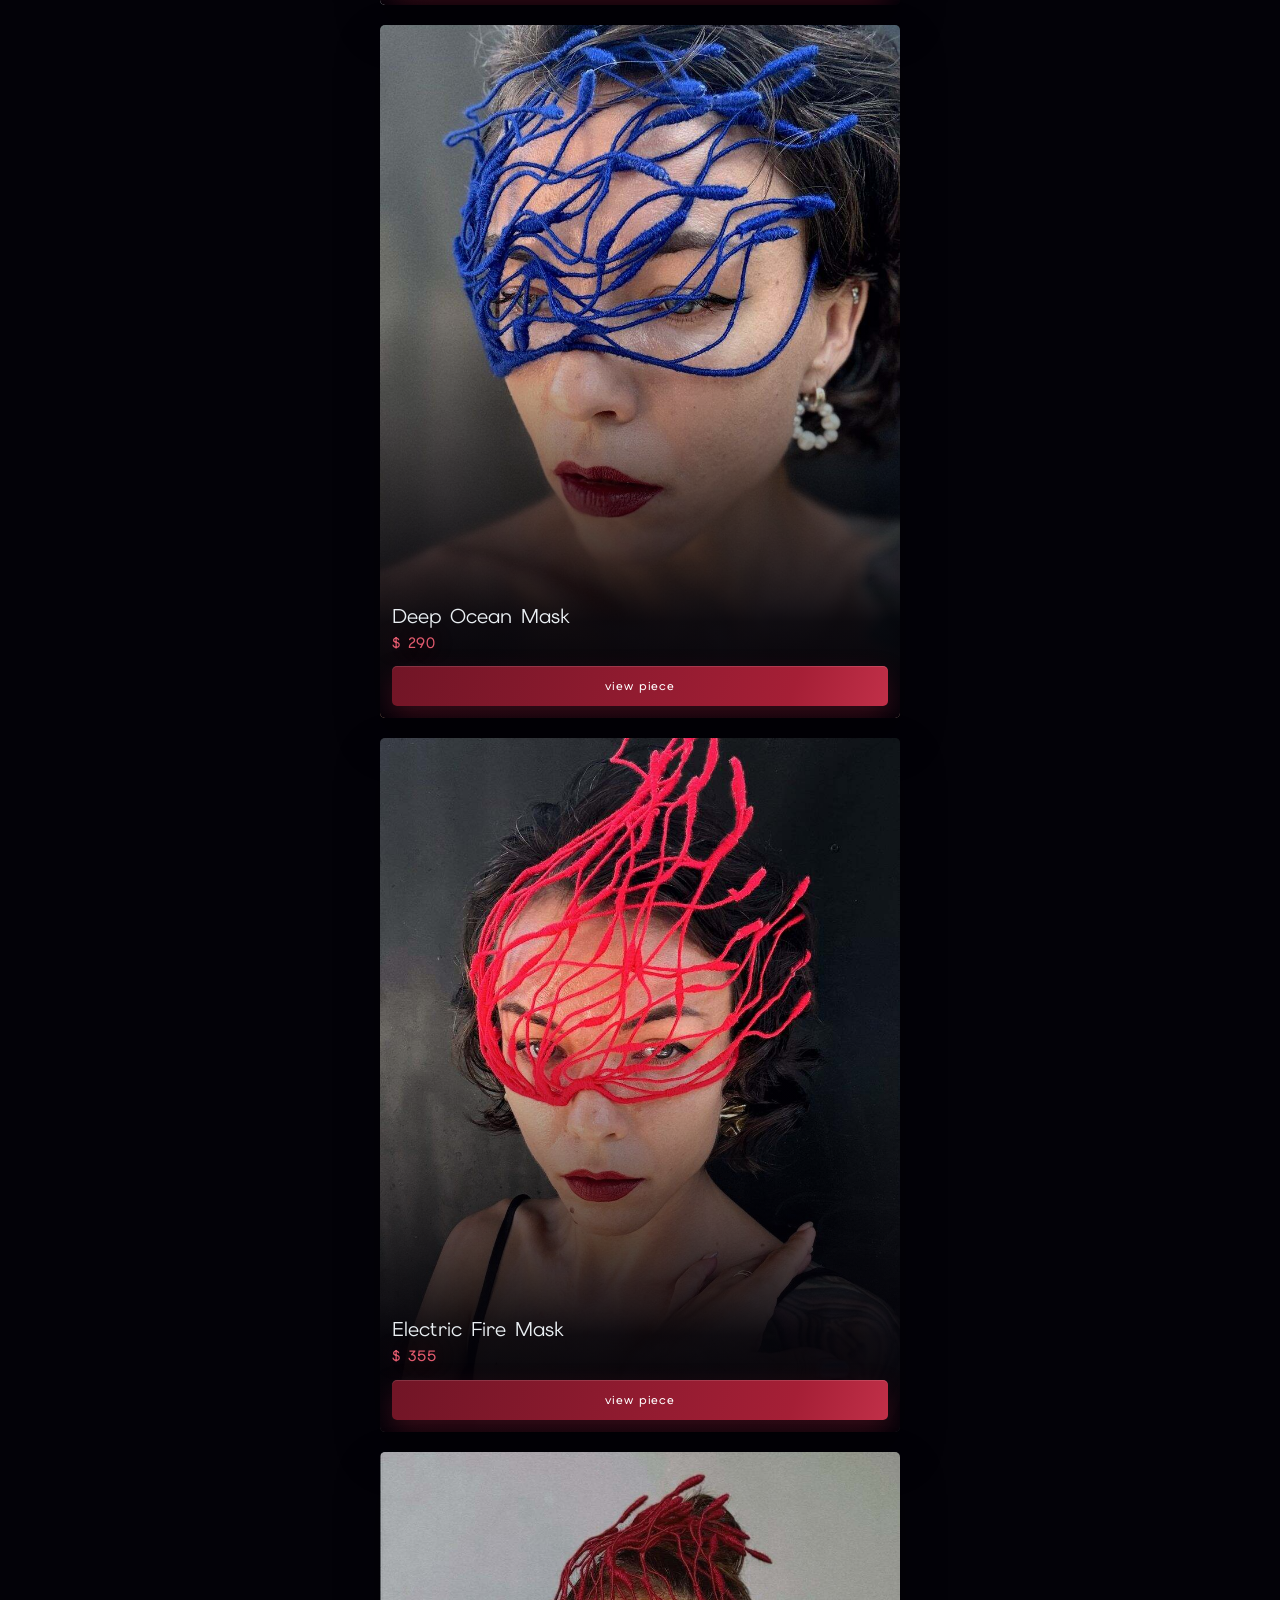
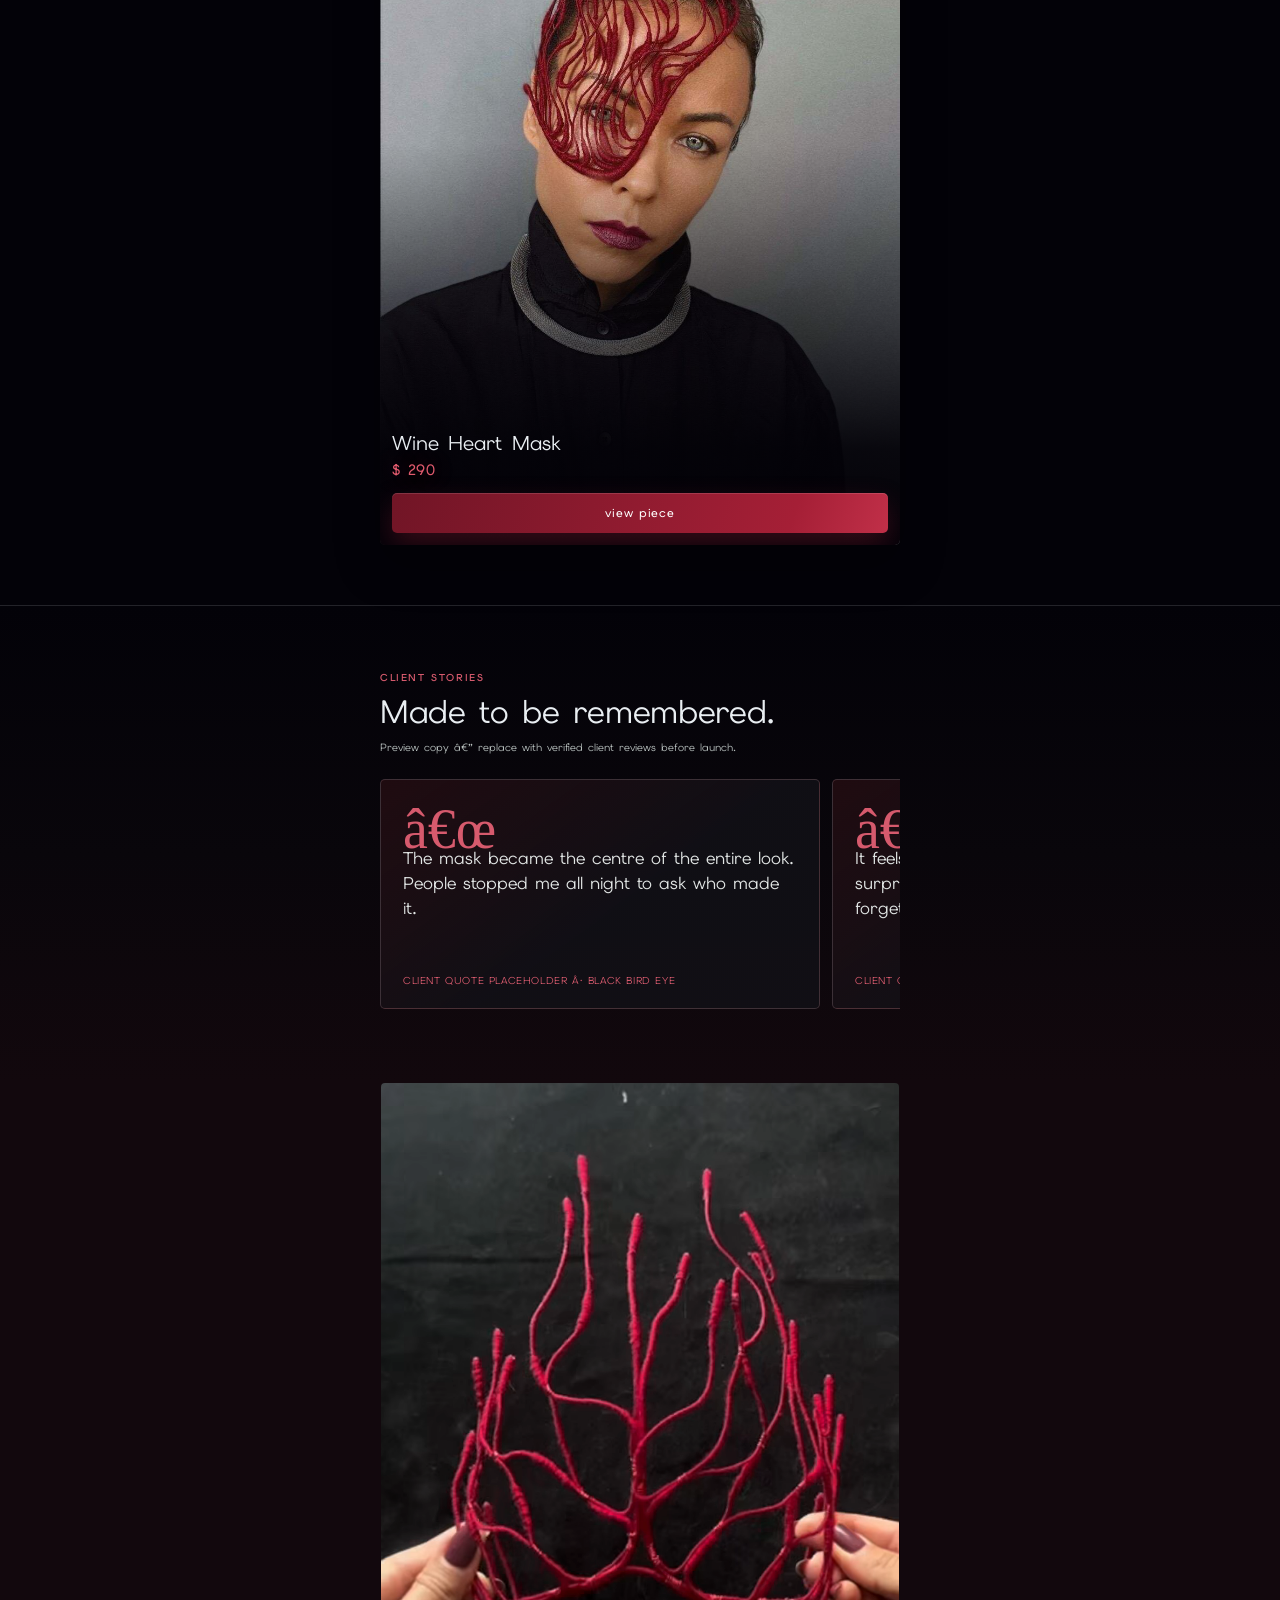
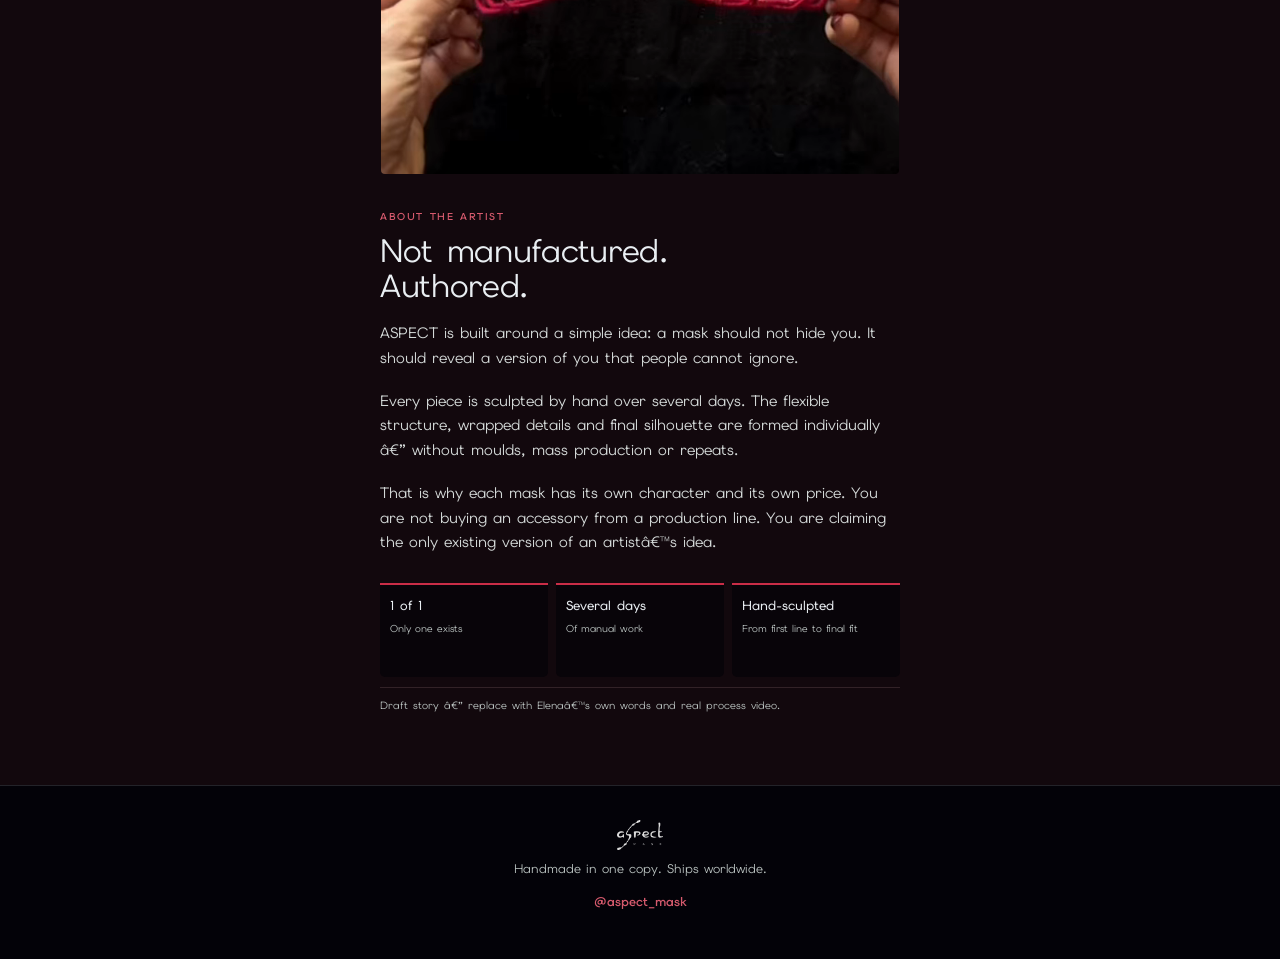
==== commit b1da6d09: "Add persistent branded header veil" ====
--- a/index.html
+++ b/index.html
@@ -75,8 +75,8 @@
 <link rel="preconnect" href="https://fonts.googleapis.com" />
 <link rel="preconnect" href="https://fonts.gstatic.com" crossorigin />
 <link href="https://fonts.googleapis.com/css2?family=Elms+Sans:ital,wght@0,100..900;1,100..900&display=swap" rel="stylesheet" />
-<link rel="stylesheet" href="/css/style.css?v=20260811e" />
-<noscript><style>body.is-loading{overflow:auto}.site-loader{display:none!important}</style></noscript>
+<link rel="stylesheet" href="/css/style.css?v=20260811f" />
+<noscript><style>body.is-loading{overflow:auto}.site-loader{display:none!important}.site-header{opacity:1!important}</style></noscript>
 </head>
 <body class="is-loading">
 
@@ -103,8 +103,11 @@
 </noscript>
 <!-- NOSCRIPT-SEO:END -->
 
-<!-- Header removed per Lena 2026-07-27 — page now opens straight into the
-     hero photo, no bar/logo above it. -->
+<!-- Fixed brand veil: the logo stays visible while the background fades into
+     the page instead of creating a separate, heavy navigation bar. -->
+<header class="site-header" aria-label="ASPECT MASK">
+  <img class="header-logo" src="/assets/brand/logo.png" alt="ASPECT MASK" fetchpriority="high" />
+</header>
 
 <!-- ============ HERO ============ -->
 <!-- Title/subtitle overlaid on the photo (bottom, over a gradient scrim) —
@@ -285,8 +288,8 @@
      (observed 2026-07-28: stale copy served for several minutes after a fresh commit even
      though the origin already had the new content) — bump ?v= on every app.js/config.js
      change so visitors always get the current file instead of waiting out the CDN cache -->
-<script src="/js/config.js?v=20260811e"></script>
-<script src="/js/products.js?v=20260811e"></script>
-<script src="/js/app.js?v=20260811e"></script>
+<script src="/js/config.js?v=20260811f"></script>
+<script src="/js/products.js?v=20260811f"></script>
+<script src="/js/app.js?v=20260811f"></script>
 </body>
 </html>
--- a/css/style.css
+++ b/css/style.css
@@ -93,19 +93,28 @@
 
 /* ---------- header ---------- */
 .site-header {
-  position: sticky; top: 0; z-index: 20;
-  background: rgba(10,10,10,0.9);
-  backdrop-filter: blur(8px);
-  border-bottom: 1px solid var(--line);
-}
-.header-inner { display: flex; align-items: center; justify-content: space-between; height: 56px; }
-.logo { height: 20px; width: auto; filter: invert(1); } /* source artwork is black-on-transparent; inverted to show white on our dark bg */
-.header-ig {
-  font-size: 12px; font-weight: 600; letter-spacing: 0.04em; text-transform: uppercase;
-  border: 1px solid var(--line); padding: 7px 12px; border-radius: var(--radius);
-  color: var(--fg);
-}
-.header-ig:active { border-color: var(--accent-text); }
+  position: fixed; z-index: 60; top: 0; left: 0; right: 0;
+  height: clamp(136px, 20svh, 190px);
+  display: flex; justify-content: center; align-items: flex-start;
+  padding-top: calc(env(safe-area-inset-top) + 16px);
+  background: linear-gradient(to bottom,
+    rgba(3,2,8,.99) 0%,
+    rgba(3,2,8,.94) 26%,
+    rgba(3,2,8,.68) 49%,
+    rgba(3,2,8,.27) 73%,
+    rgba(3,2,8,0) 100%);
+  pointer-events: none;
+  opacity: 1;
+  transition: opacity .8s .12s cubic-bezier(.22,.61,.36,1), transform .8s .12s cubic-bezier(.22,.61,.36,1);
+}
+.header-logo {
+  width: 118px; height: auto;
+  filter: invert(1);
+  opacity: .94;
+  transform: translateZ(0);
+}
+body.is-loading .site-header { opacity: 0; transform: translateY(-8px); }
+body.is-ready .site-header { opacity: 1; transform: translateY(0); }
 
 /* ---------- hero photo banner ---------- */
 /* Photo banner with title/subtitle overlaid at the bottom over a gradient
@@ -631,4 +640,4 @@
 }
 
 /* Respect safe areas on iOS */
-.site-header, .site-footer { padding-left: env(safe-area-inset-left); padding-right: env(safe-area-inset-right); }
+.site-footer { padding-left: env(safe-area-inset-left); padding-right: env(safe-area-inset-right); }
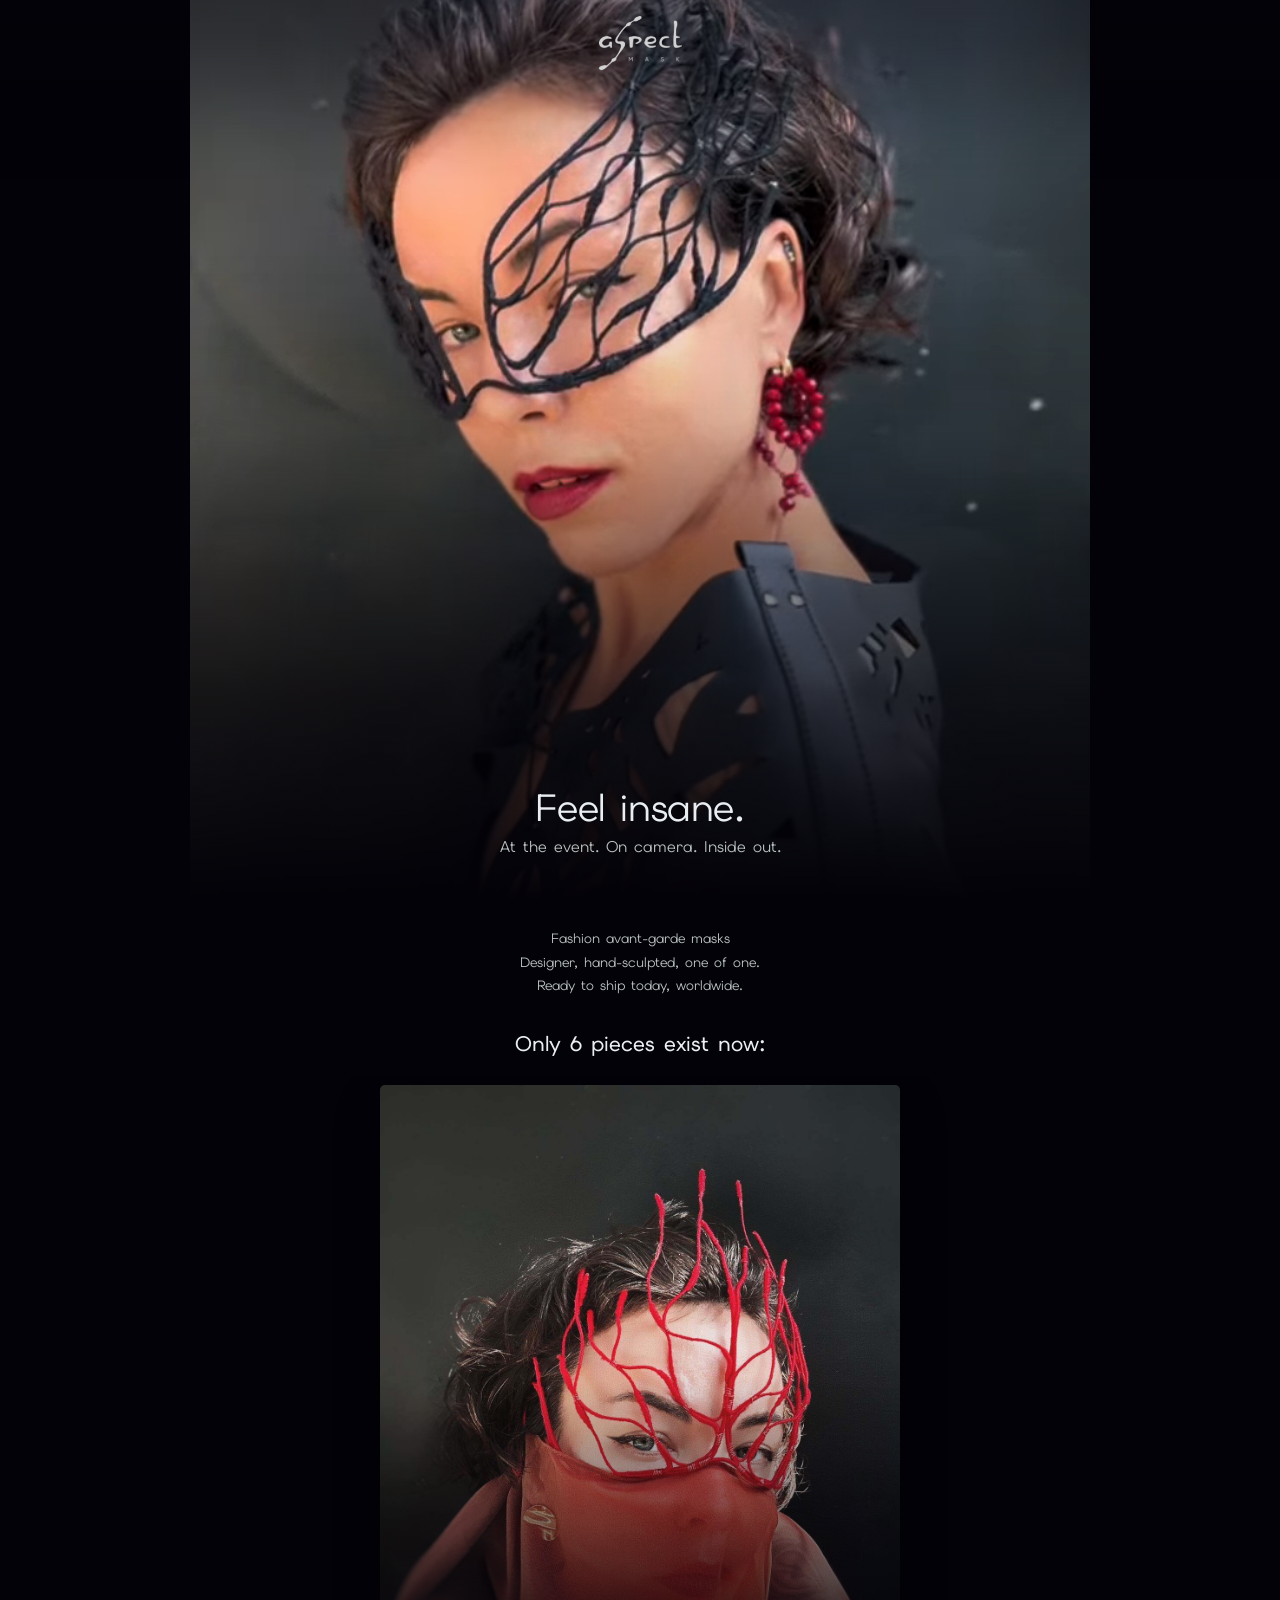
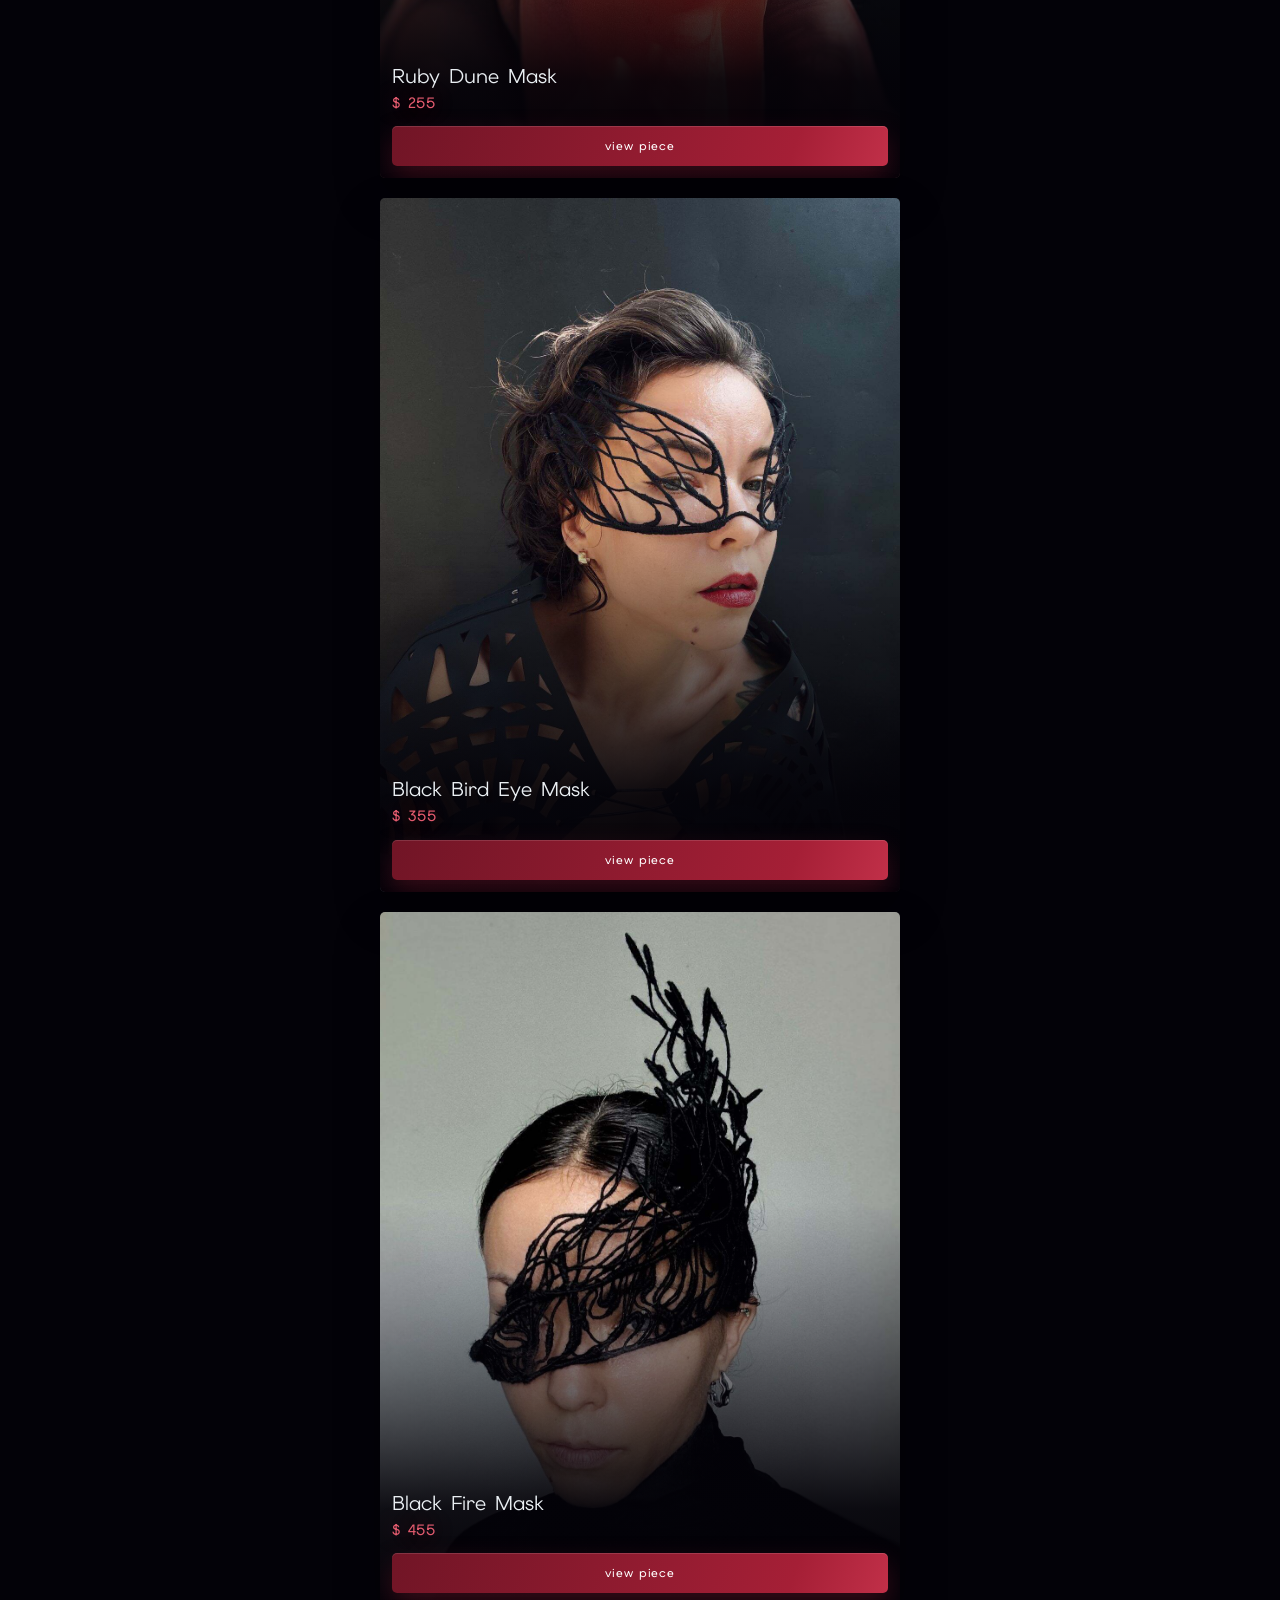
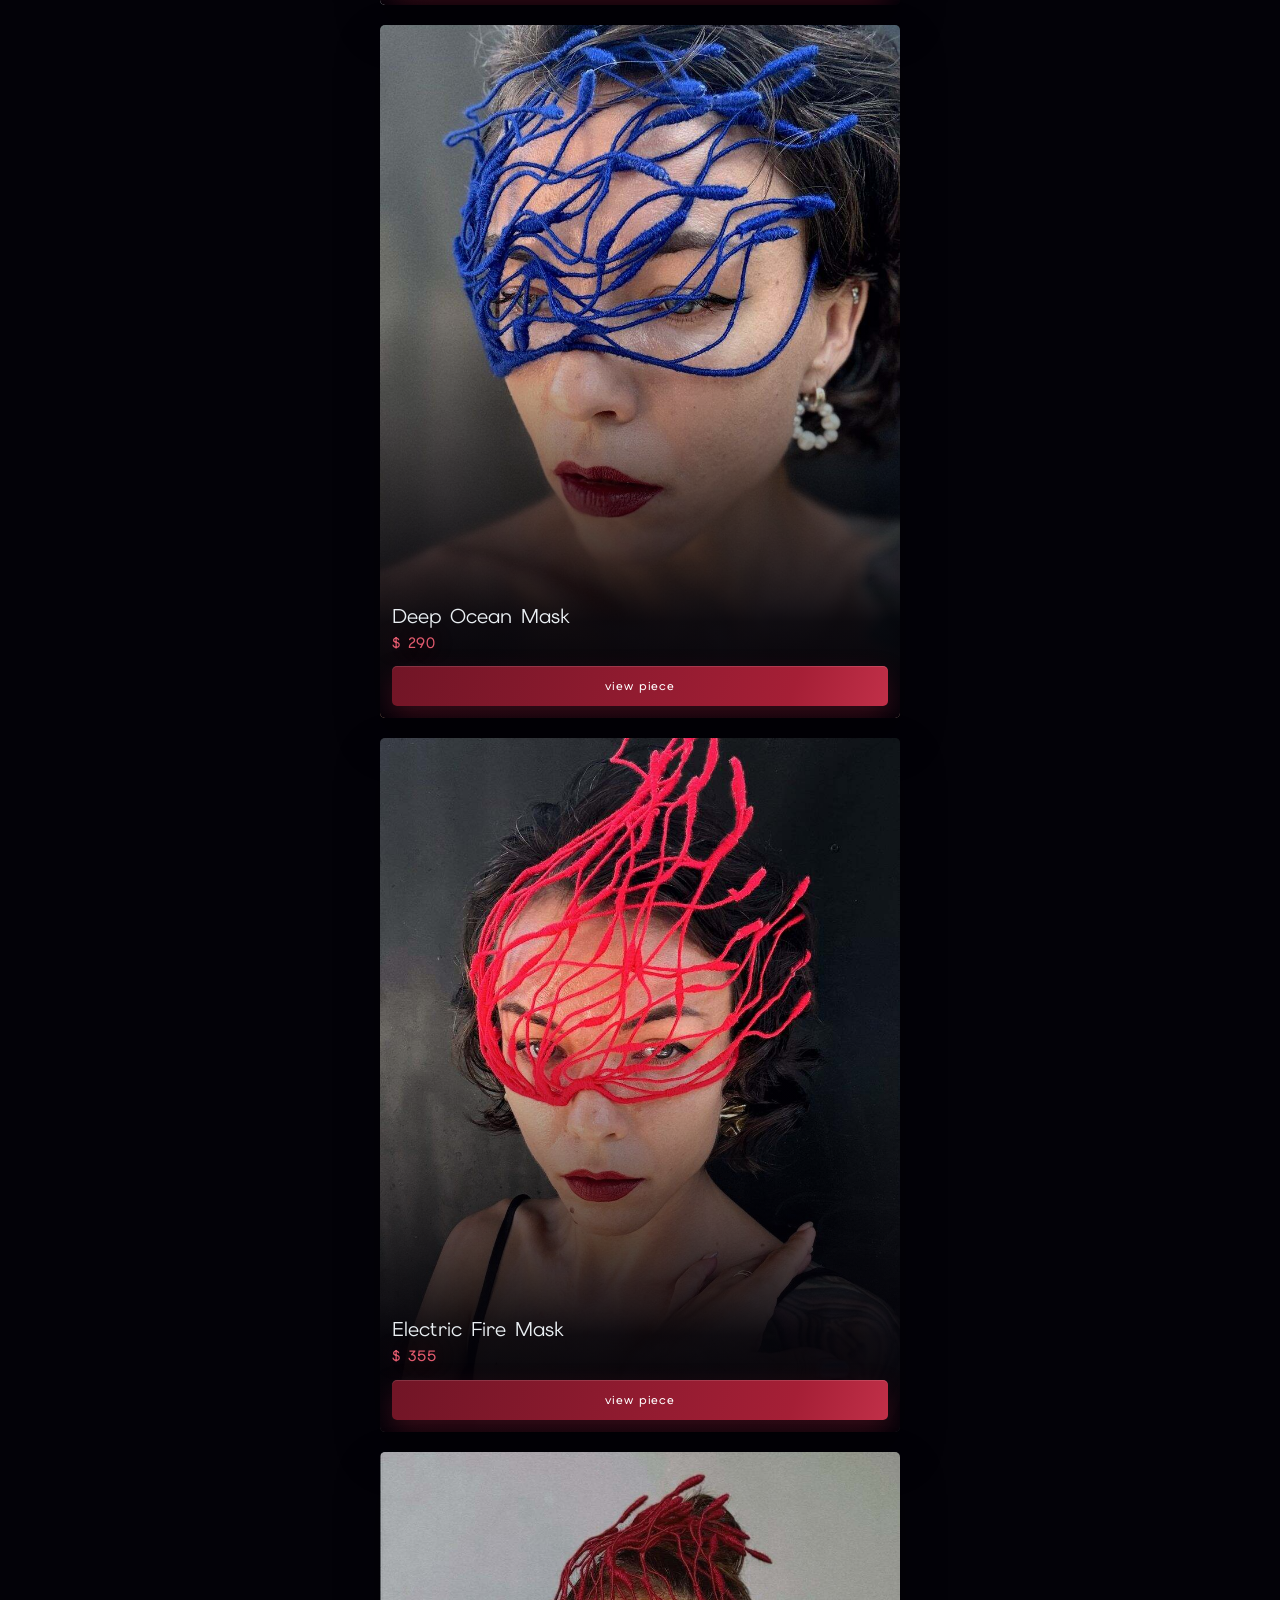
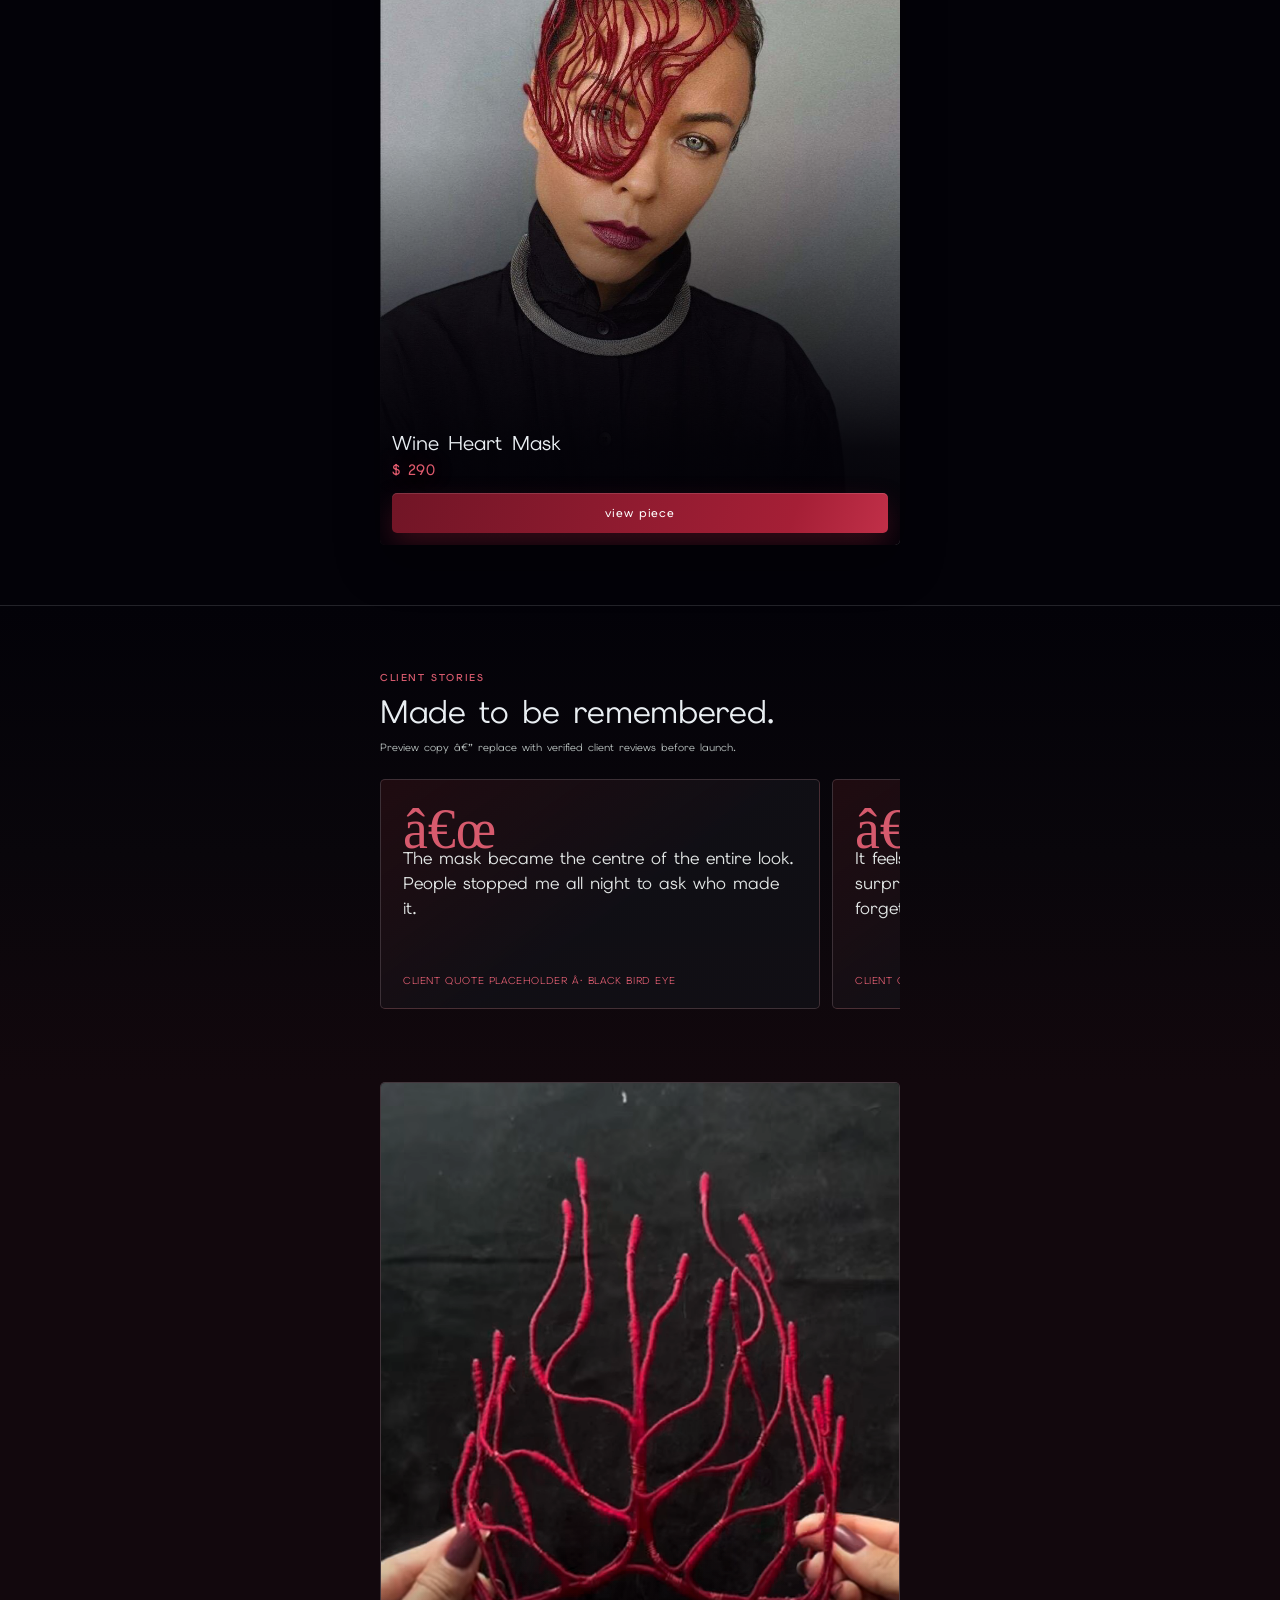
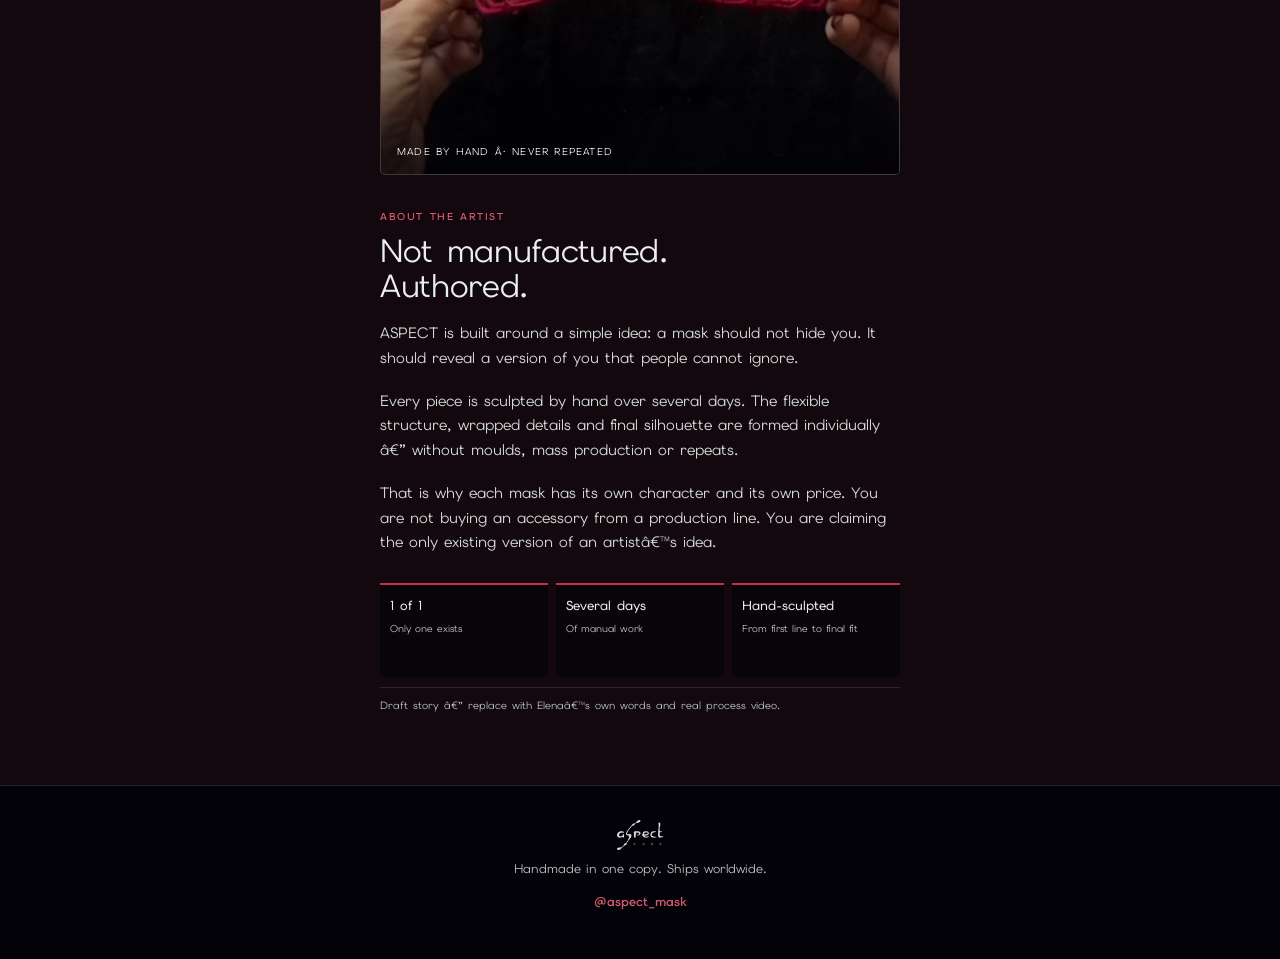
==== commit c360d5ce: "Soften header fade and reduce logo size" ====
--- a/index.html
+++ b/index.html
@@ -75,7 +75,7 @@
 <link rel="preconnect" href="https://fonts.googleapis.com" />
 <link rel="preconnect" href="https://fonts.gstatic.com" crossorigin />
 <link href="https://fonts.googleapis.com/css2?family=Elms+Sans:ital,wght@0,100..900;1,100..900&display=swap" rel="stylesheet" />
-<link rel="stylesheet" href="/css/style.css?v=20260811f" />
+<link rel="stylesheet" href="/css/style.css?v=20260811g" />
 <noscript><style>body.is-loading{overflow:auto}.site-loader{display:none!important}.site-header{opacity:1!important}</style></noscript>
 </head>
 <body class="is-loading">
@@ -288,8 +288,8 @@
      (observed 2026-07-28: stale copy served for several minutes after a fresh commit even
      though the origin already had the new content) — bump ?v= on every app.js/config.js
      change so visitors always get the current file instead of waiting out the CDN cache -->
-<script src="/js/config.js?v=20260811f"></script>
-<script src="/js/products.js?v=20260811f"></script>
-<script src="/js/app.js?v=20260811f"></script>
+<script src="/js/config.js?v=20260811g"></script>
+<script src="/js/products.js?v=20260811g"></script>
+<script src="/js/app.js?v=20260811g"></script>
 </body>
 </html>
--- a/css/style.css
+++ b/css/style.css
@@ -98,17 +98,18 @@
   display: flex; justify-content: center; align-items: flex-start;
   padding-top: calc(env(safe-area-inset-top) + 16px);
   background: linear-gradient(to bottom,
-    rgba(3,2,8,.99) 0%,
-    rgba(3,2,8,.94) 26%,
-    rgba(3,2,8,.68) 49%,
-    rgba(3,2,8,.27) 73%,
+    rgba(3,2,8,.44) 0%,
+    rgba(3,2,8,.38) 22%,
+    rgba(3,2,8,.27) 43%,
+    rgba(3,2,8,.13) 66%,
+    rgba(3,2,8,.04) 84%,
     rgba(3,2,8,0) 100%);
   pointer-events: none;
   opacity: 1;
   transition: opacity .8s .12s cubic-bezier(.22,.61,.36,1), transform .8s .12s cubic-bezier(.22,.61,.36,1);
 }
 .header-logo {
-  width: 118px; height: auto;
+  width: 83px; height: auto;
   filter: invert(1);
   opacity: .94;
   transform: translateZ(0);
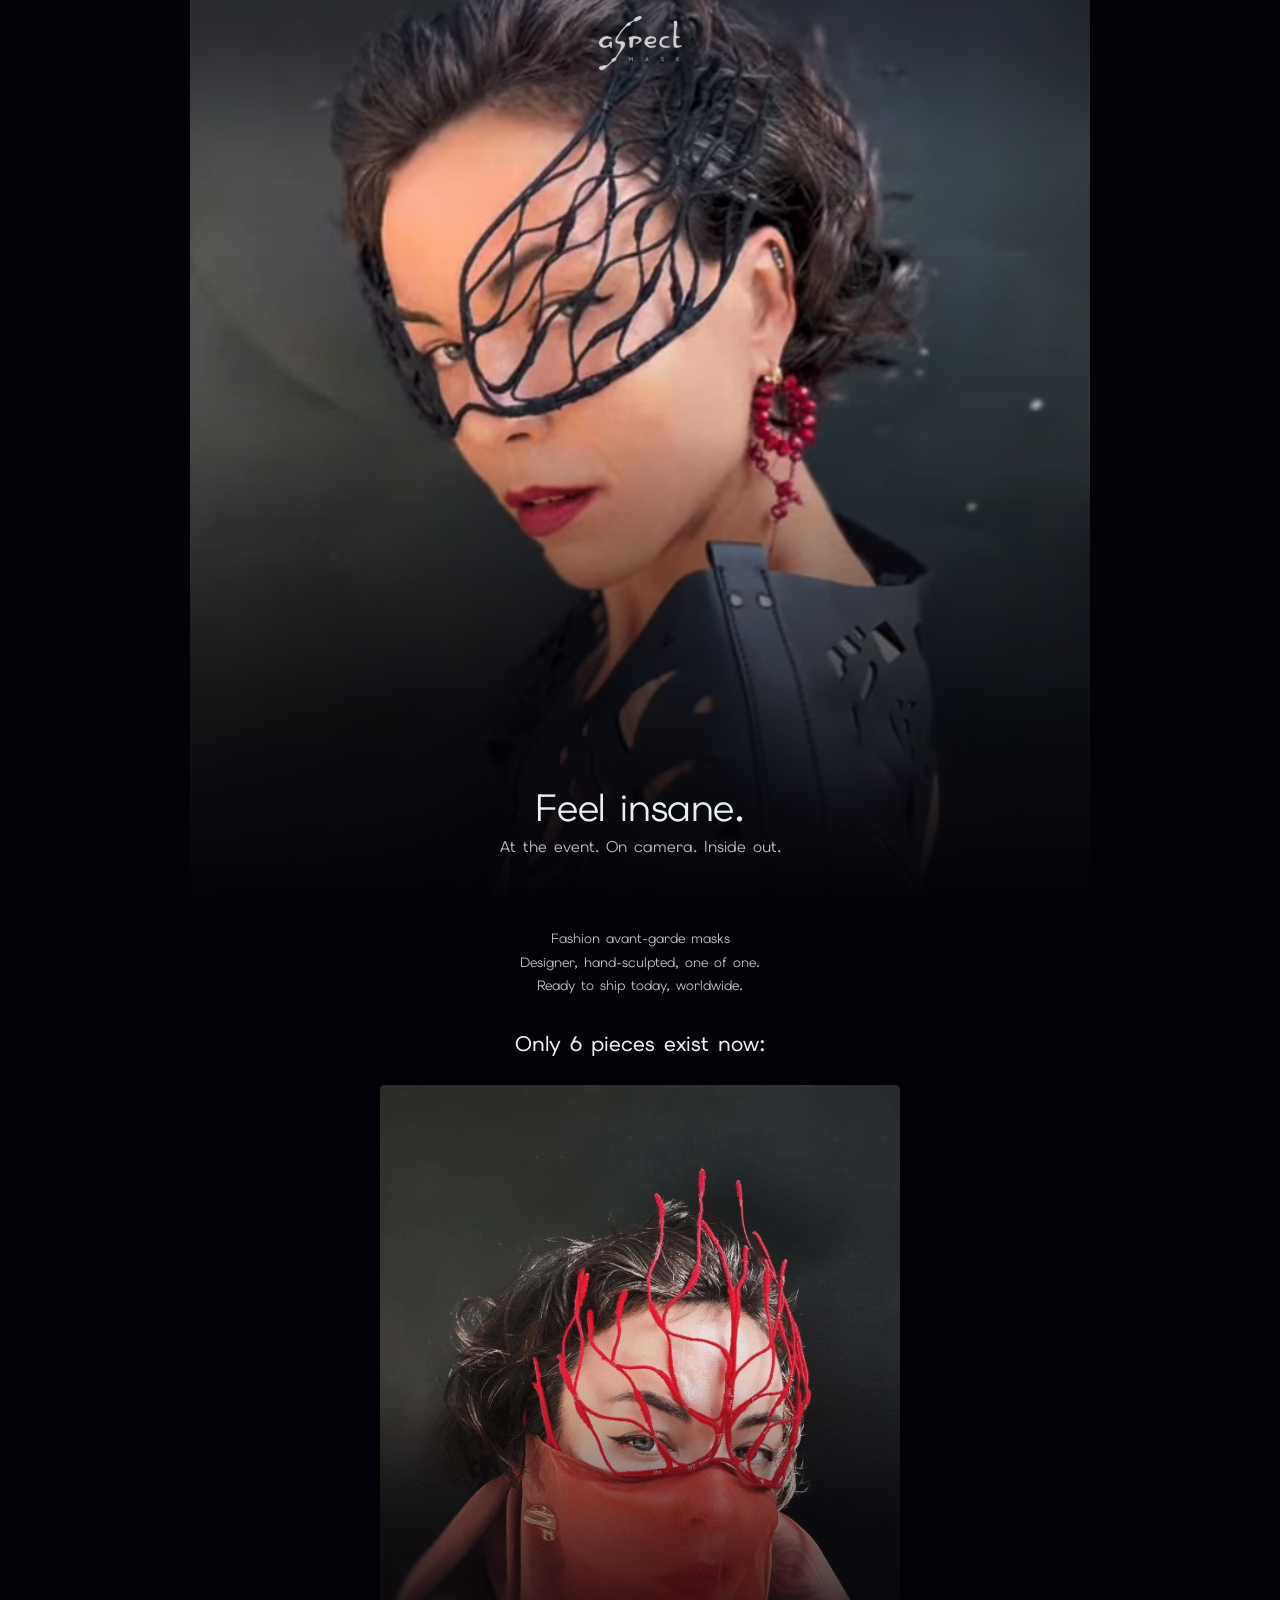
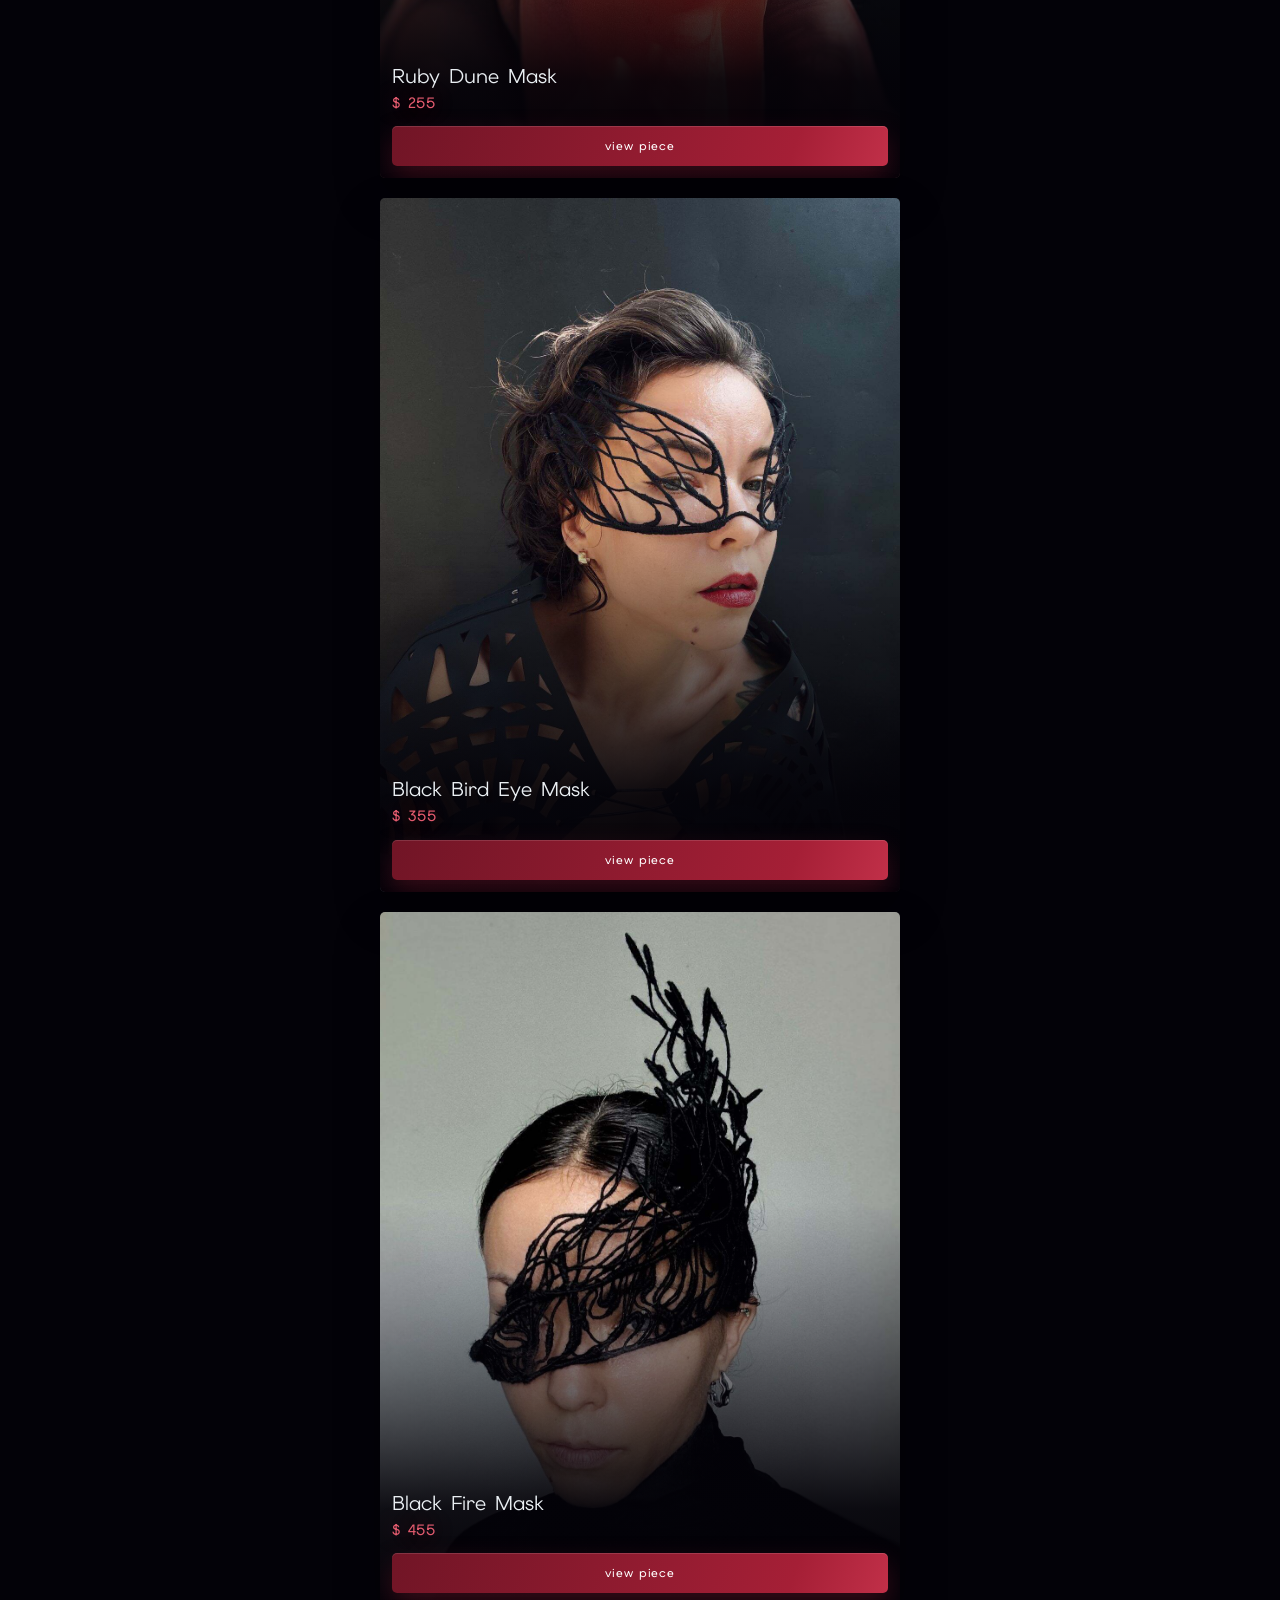
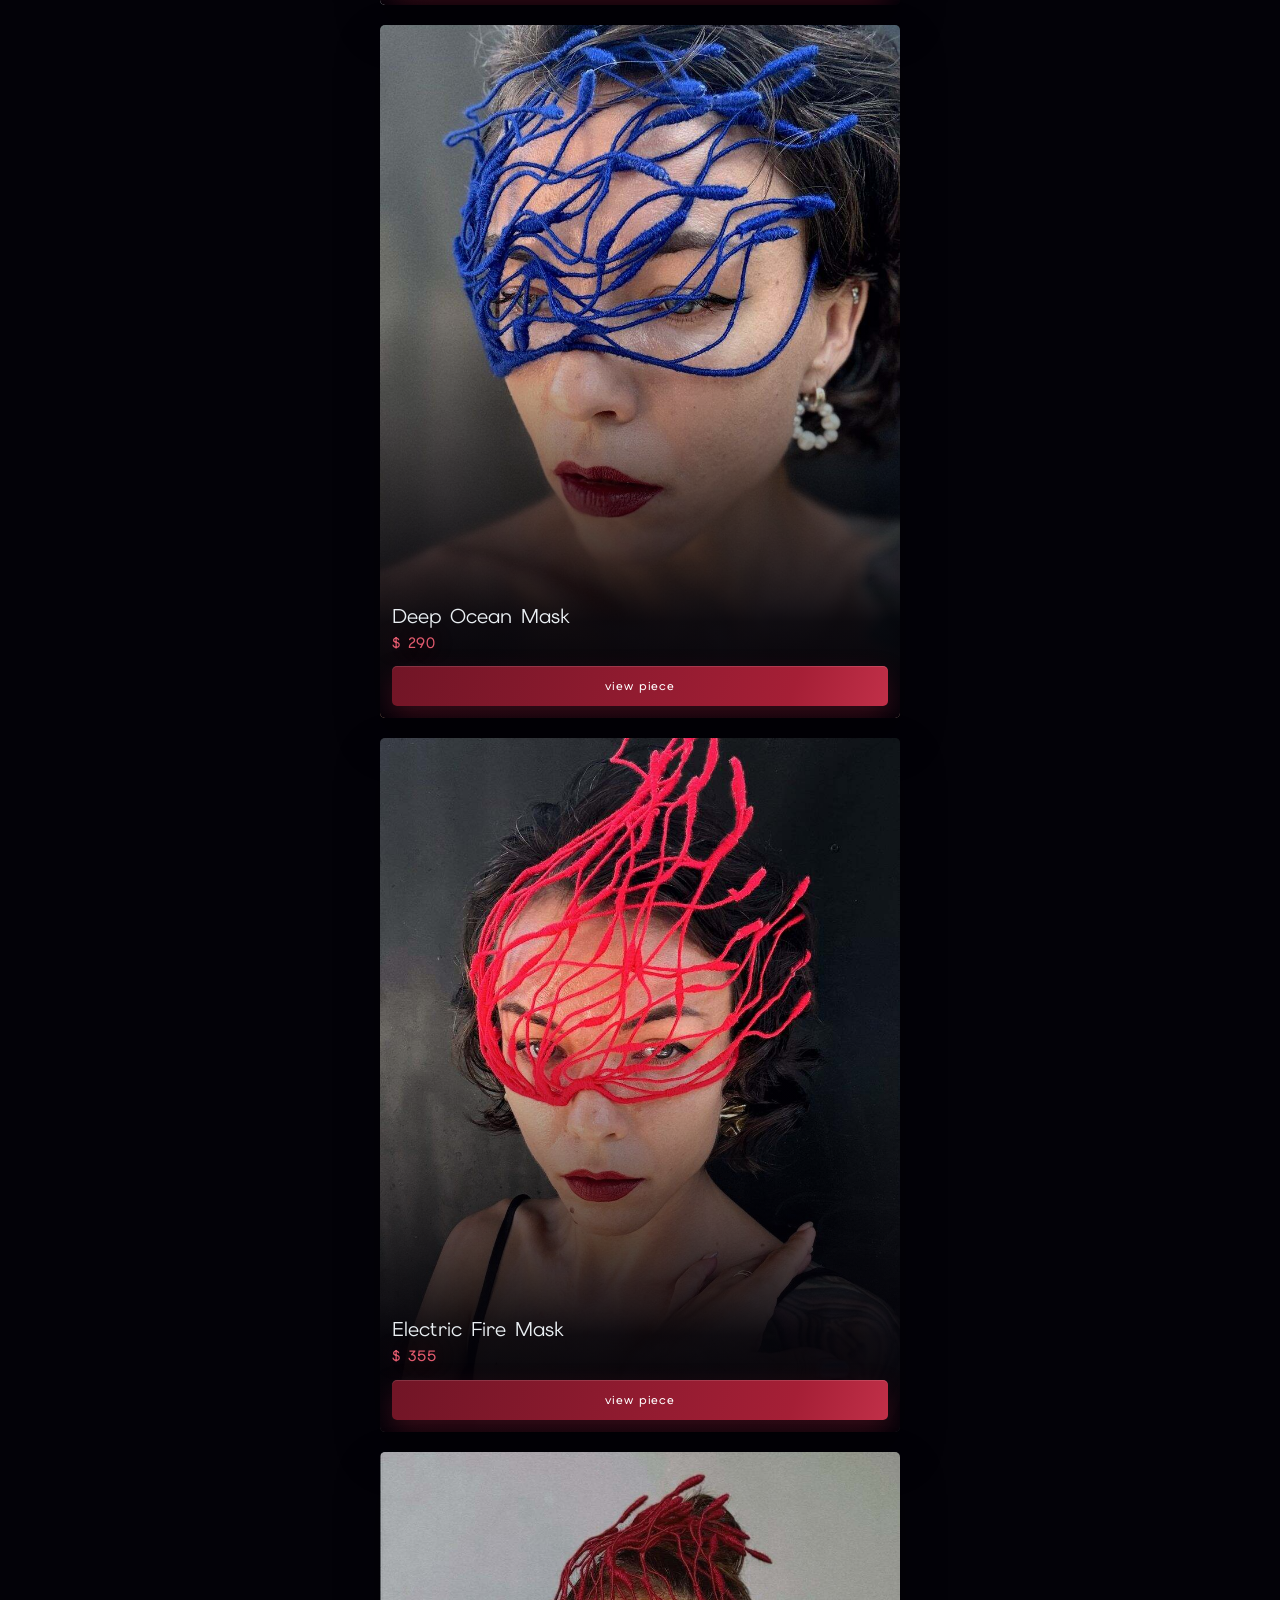
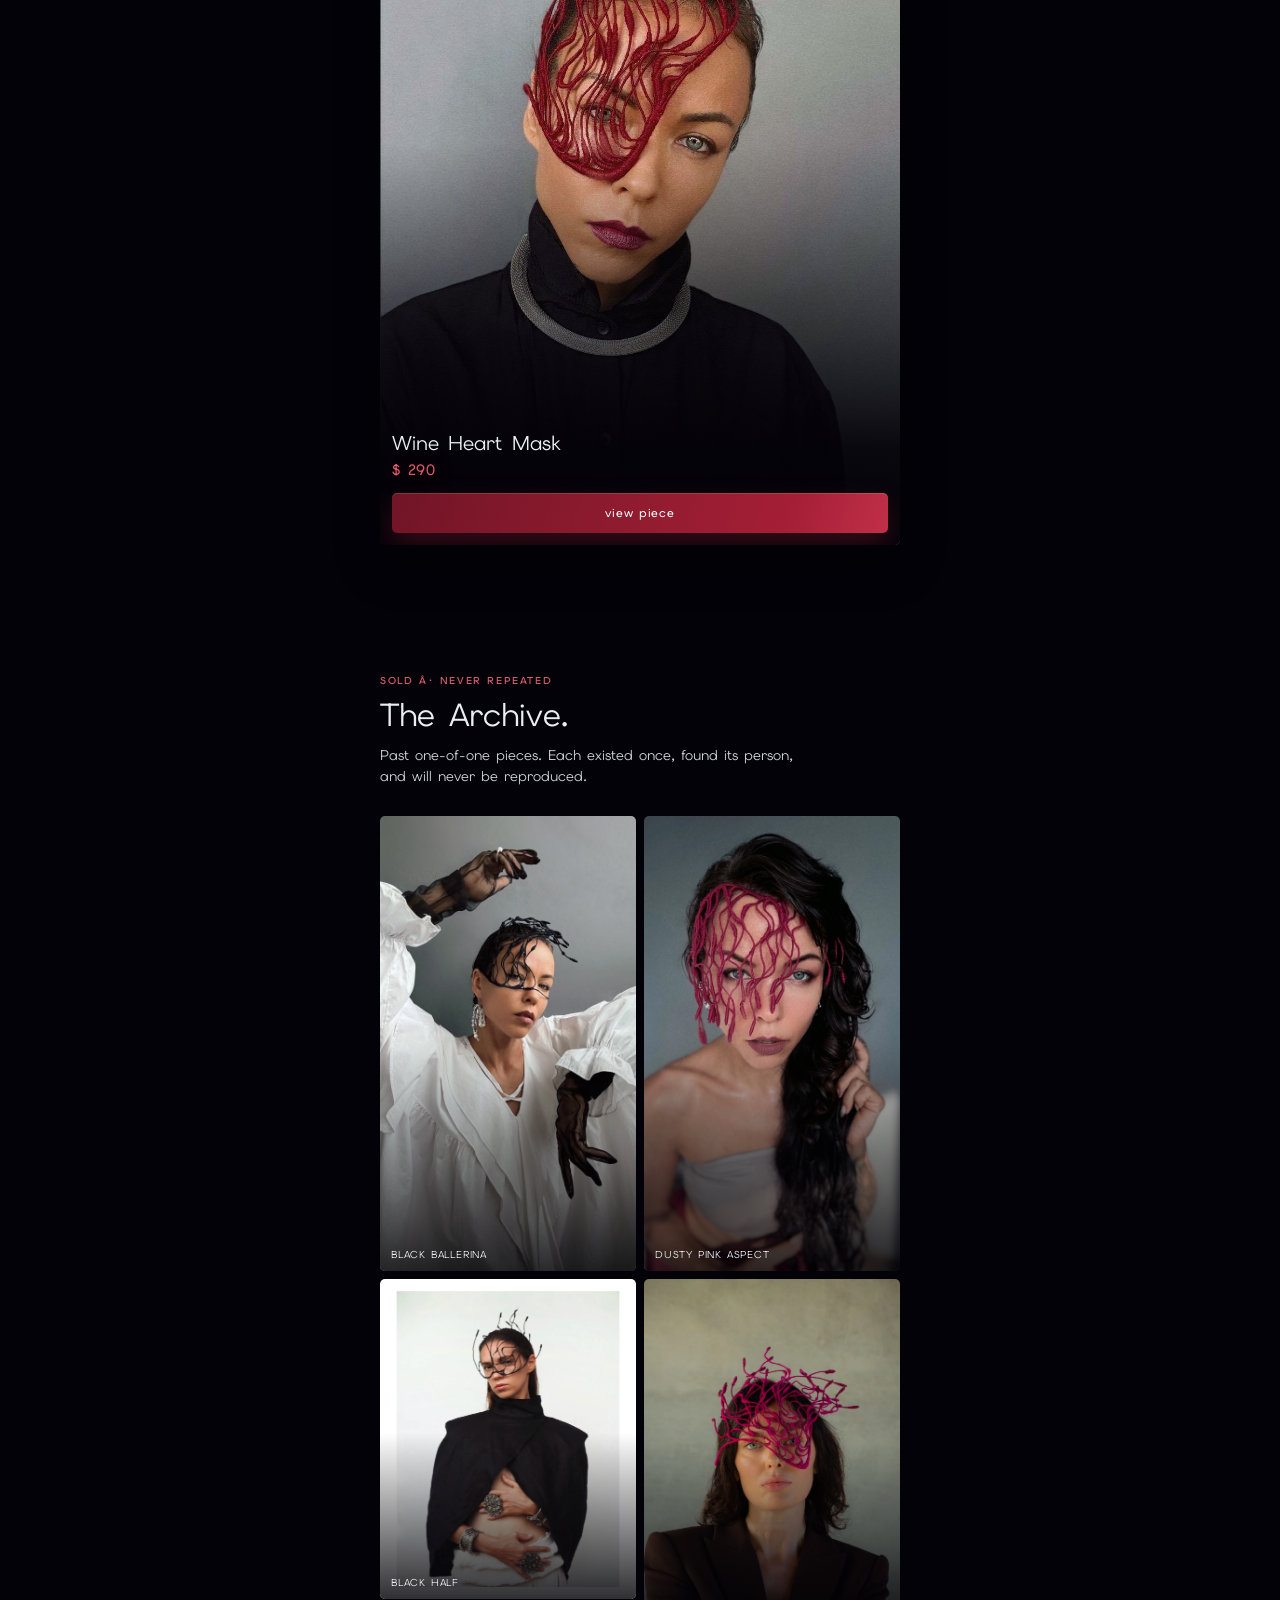
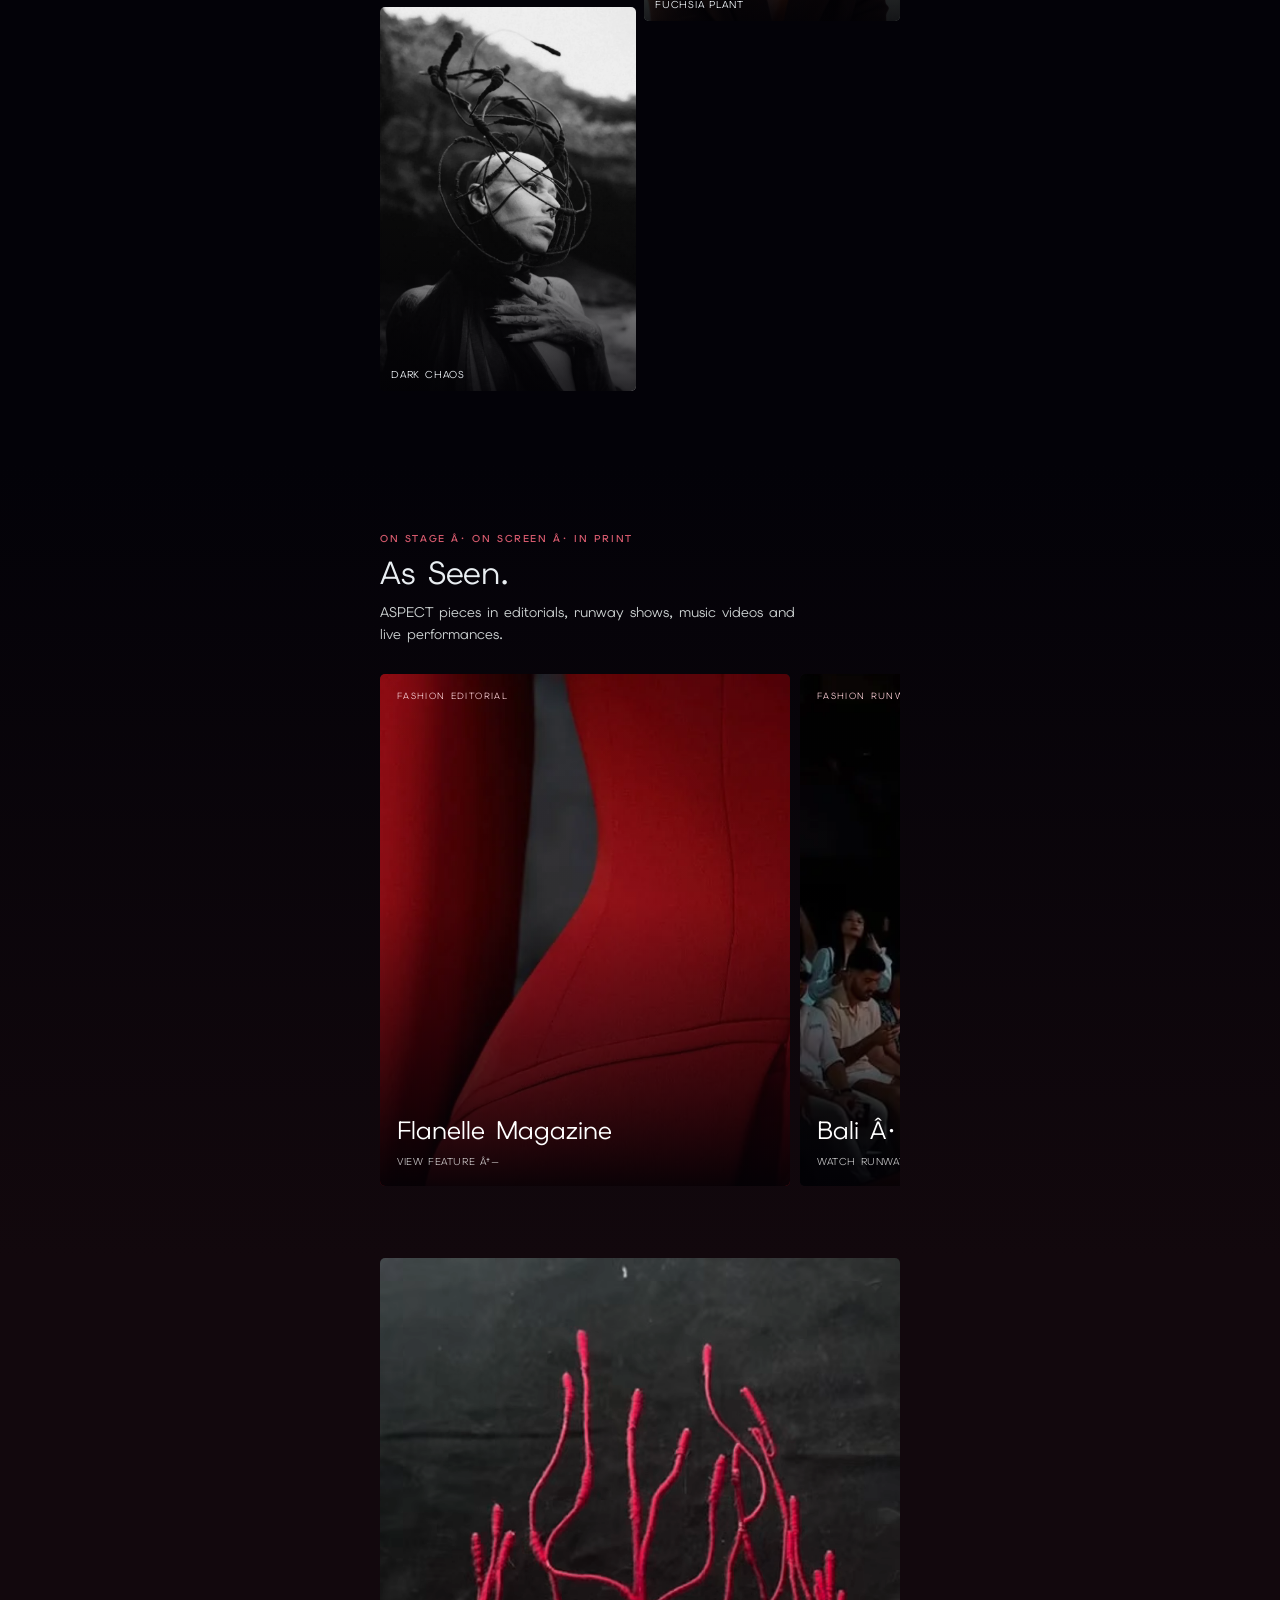
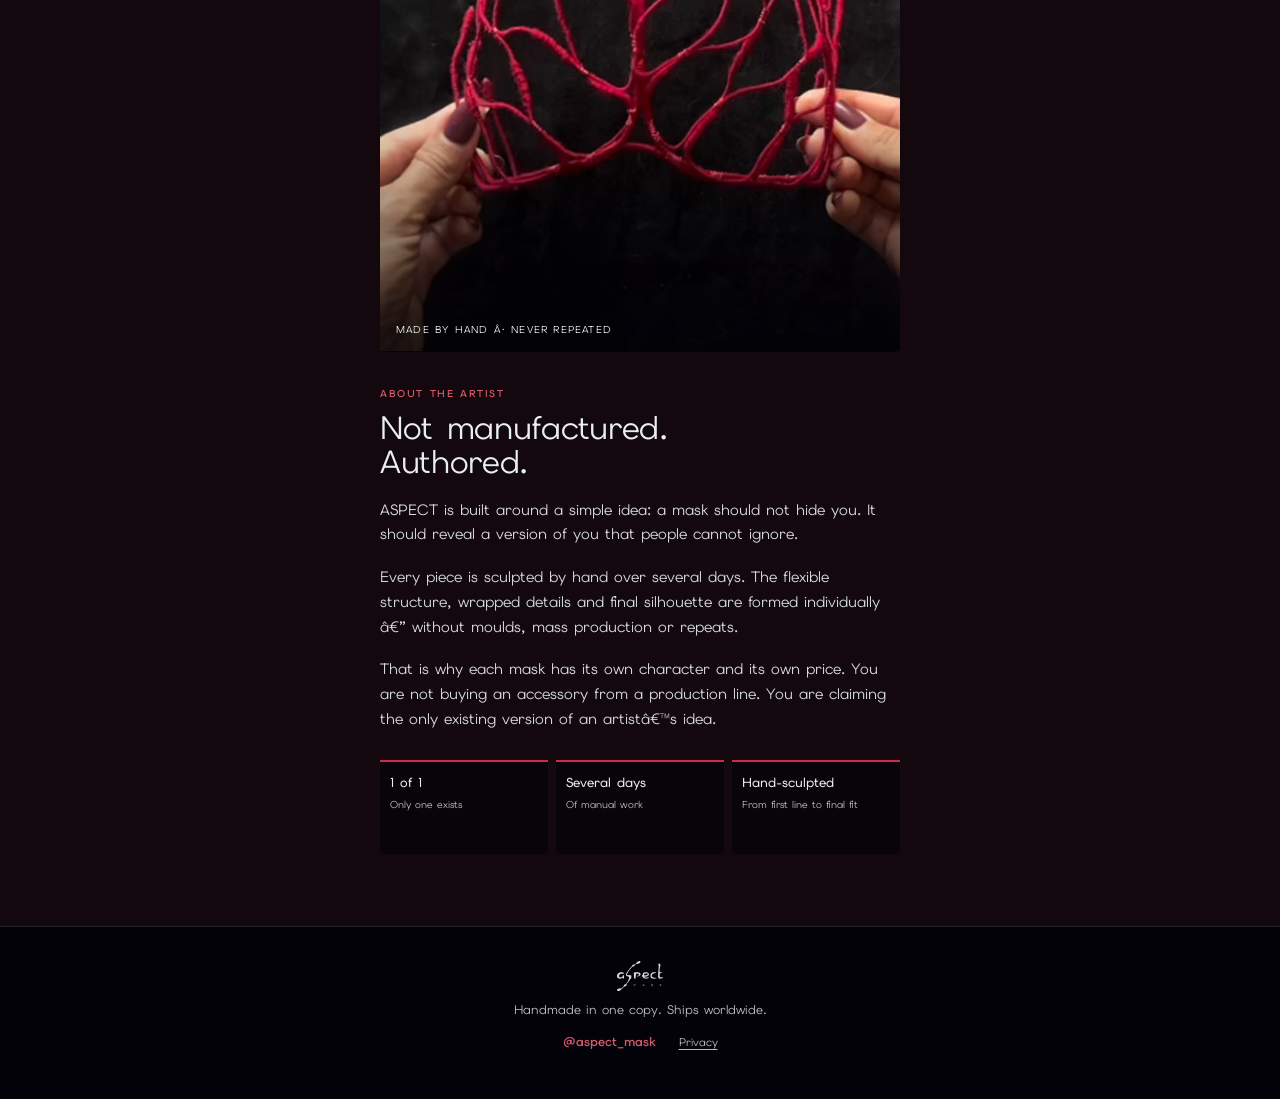
==== commit 4d83136e: "Integrate Lena catalog and editorial proof sections" ====
--- a/index.html
+++ b/index.html
@@ -75,7 +75,7 @@
 <link rel="preconnect" href="https://fonts.googleapis.com" />
 <link rel="preconnect" href="https://fonts.gstatic.com" crossorigin />
 <link href="https://fonts.googleapis.com/css2?family=Elms+Sans:ital,wght@0,100..900;1,100..900&display=swap" rel="stylesheet" />
-<link rel="stylesheet" href="/css/style.css?v=20260811g" />
+<link rel="stylesheet" href="/css/style.css?v=20260817a" />
 <noscript><style>body.is-loading{overflow:auto}.site-loader{display:none!important}.site-header{opacity:1!important}</style></noscript>
 </head>
 <body class="is-loading">
@@ -138,28 +138,30 @@
   </div>
 </section>
 
-<!-- ============ CLIENT STORIES ============ -->
-<section class="reviews-section" aria-labelledby="reviews-title">
-  <div class="wrap">
-    <p class="section-kicker">Client stories</p>
-    <h2 class="section-title" id="reviews-title">Made to be remembered.</h2>
-    <p class="section-note">Preview copy — replace with verified client reviews before launch.</p>
-    <div class="reviews-track">
-      <article class="review-card">
-        <span class="review-mark" aria-hidden="true">“</span>
-        <p class="review-copy">The mask became the centre of the entire look. People stopped me all night to ask who made it.</p>
-        <p class="review-meta">Client quote placeholder · Black Bird Eye</p>
-      </article>
-      <article class="review-card">
-        <span class="review-mark" aria-hidden="true">“</span>
-        <p class="review-copy">It feels like wearable sculpture, but it is surprisingly light. I could move, dance and forget I had it on.</p>
-        <p class="review-meta">Client quote placeholder · Ruby Dune</p>
-      </article>
-      <article class="review-card">
-        <span class="review-mark" aria-hidden="true">“</span>
-        <p class="review-copy">Nothing else in my wardrobe has this energy. Knowing there is only one makes it feel truly personal.</p>
-        <p class="review-meta">Client quote placeholder · Electric Fire</p>
-      </article>
+<!-- ============ SOLD ARCHIVE ============ -->
+<section class="archive-section" aria-labelledby="archive-title">
+  <div class="wrap">
+    <p class="section-kicker">Sold · never repeated</p>
+    <h2 class="section-title" id="archive-title">The Archive.</h2>
+    <p class="section-intro">Past one-of-one pieces. Each existed once, found its person, and will never be reproduced.</p>
+    <div class="archive-grid" id="archive-grid"></div>
+    <button class="archive-more" id="archive-more" type="button" hidden>Explore the full archive</button>
+  </div>
+</section>
+
+<!-- ============ INDUSTRY PROOF ============ -->
+<section class="as-seen-section" aria-labelledby="as-seen-title">
+  <div class="wrap">
+    <p class="section-kicker">On stage · on screen · in print</p>
+    <h2 class="section-title" id="as-seen-title">As Seen.</h2>
+    <p class="section-intro">ASPECT pieces in editorials, runway shows, music videos and live performances.</p>
+    <div class="as-seen-track">
+      <a class="as-seen-card" data-proof="Flanelle Magazine" href="https://www.instagram.com/p/DJenuvNxWD0/?img_index=6" target="_blank" rel="noopener"><img src="/assets/as-seen/flanelle-magazine.webp" alt="ASPECT featured by Flanelle Magazine" loading="lazy" decoding="async" /><span class="as-seen-shade"></span><span class="as-seen-type">Fashion editorial</span><strong>Flanelle Magazine</strong><span class="as-seen-open">View feature ↗</span></a>
+      <a class="as-seen-card" data-proof="Bali KUDETA 2025" href="https://www.instagram.com/reel/DN21obE5G4-/" target="_blank" rel="noopener"><img src="/assets/as-seen/bali-kudeta-runway.webp" alt="ASPECT masks on the Bali KUDETA 2025 runway" loading="lazy" decoding="async" /><span class="as-seen-shade"></span><span class="as-seen-type">Fashion runway</span><strong>Bali · KUDETA 2025</strong><span class="as-seen-open">Watch runway ↗</span></a>
+      <a class="as-seen-card" data-proof="Million-view music video" href="https://www.instagram.com/reel/DJtINxZPEMQ/" target="_blank" rel="noopener"><img src="/assets/as-seen/million-view-music-video.webp" alt="ASPECT mask in a music video with over one million views" loading="lazy" decoding="async" /><span class="as-seen-shade"></span><span class="as-seen-type">Music video</span><strong>1M+ views</strong><span class="as-seen-open">Watch clip ↗</span></a>
+      <a class="as-seen-card" data-proof="Tata Shapran music video" href="https://www.instagram.com/reel/DKpziN2vFIx/" target="_blank" rel="noopener"><img src="/assets/as-seen/tata-shapran-music-video.webp" alt="Tata Shapran wearing an ASPECT mask" loading="lazy" decoding="async" /><span class="as-seen-shade"></span><span class="as-seen-type">Artist collaboration</span><strong>Tata Shapran</strong><span class="as-seen-open">Watch clip ↗</span></a>
+      <a class="as-seen-card" data-proof="MOTION stage performance" href="https://www.instagram.com/reel/DOC1vN9Es4z/" target="_blank" rel="noopener"><img src="/assets/as-seen/motion-stage-performance.webp" alt="ASPECT masks in the MOTION stage performance" loading="lazy" decoding="async" /><span class="as-seen-shade"></span><span class="as-seen-type">Dance performance</span><strong>MOTION</strong><span class="as-seen-open">Watch stage ↗</span></a>
+      <a class="as-seen-card" data-proof="Mikhail Talanov stage look" href="https://www.instagram.com/reel/DawcR3Qz6if/" target="_blank" rel="noopener"><img src="/assets/as-seen/mikhail-talanov-stage.webp" alt="Musician Mikhail Talanov in an ASPECT stage look" loading="lazy" decoding="async" /><span class="as-seen-shade"></span><span class="as-seen-type">Stage look</span><strong>Mikhail Talanov</strong><span class="as-seen-open">Watch performance ↗</span></a>
     </div>
   </div>
 </section>
@@ -187,7 +189,6 @@
         <div><strong>Several days</strong><span>Of manual work</span></div>
         <div><strong>Hand-sculpted</strong><span>From first line to final fit</span></div>
       </div>
-      <p class="section-note artist-draft-note">Draft story — replace with Elena’s own words and real process video.</p>
     </div>
   </div>
 </section>
@@ -198,8 +199,15 @@
     <img class="footer-brand" src="/assets/brand/logo.png" alt="ASPECT MASK" />
     <p class="footer-line">Handmade in one copy. Ships worldwide.</p>
     <a id="footer-ig-link" href="#" target="_blank" rel="noopener" class="footer-ig">@aspect.mask</a>
+    <a class="footer-privacy" href="/privacy/">Privacy</a>
   </div>
 </footer>
+
+<div class="archive-lightbox" id="archive-lightbox" aria-hidden="true" role="dialog" aria-modal="true" aria-label="Archive piece">
+  <button class="archive-lightbox-close" id="archive-lightbox-close" type="button" aria-label="Close archive image">×</button>
+  <img id="archive-lightbox-image" src="" alt="" />
+  <p id="archive-lightbox-name"></p>
+</div>
 
 <!-- ============ PRODUCT MODAL ============ -->
 <div class="modal" id="product-modal" aria-hidden="true">
@@ -288,8 +296,9 @@
      (observed 2026-07-28: stale copy served for several minutes after a fresh commit even
      though the origin already had the new content) — bump ?v= on every app.js/config.js
      change so visitors always get the current file instead of waiting out the CDN cache -->
-<script src="/js/config.js?v=20260811g"></script>
-<script src="/js/products.js?v=20260811g"></script>
-<script src="/js/app.js?v=20260811g"></script>
+<script src="/js/config.js?v=20260817a"></script>
+<script src="/js/products.js?v=20260817a"></script>
+<script src="/js/archive-data.js?v=20260817a"></script>
+<script src="/js/app.js?v=20260817a"></script>
 </body>
 </html>
--- a/css/style.css
+++ b/css/style.css
@@ -405,15 +405,19 @@
   background: linear-gradient(180deg, rgba(3,2,8,0) 0%, rgba(3,2,8,0.78) 25%, rgba(3,2,8,0.94) 60%, rgba(3,2,8,0.96) 100%);
 }
 .cta-slide-title {
-  font-family: var(--font-display); font-weight: 400; font-size: 38px; line-height: 1.05;
+  font-family: var(--font-display); font-weight: 400; font-size: 30px; line-height: 1.05;
   color: var(--fg); margin-bottom: 10px; width: 100%; text-align: center;
 } /* not bold — same weight as the product name, per Lena 2026-07-28 (was 700) */
 .cta-slide-sub {
-  font-family: var(--font-body); font-size: 19.5px; line-height: 1.3; color: var(--accent-text);
+  font-family: var(--font-body); font-size: 17px; line-height: 1.3; color: var(--accent-text);
   font-weight: 400; text-align: center;
 }
-
-/* ---------- client stories ---------- */
+.finalcta-slide-caption {
+  margin-top: 11px; color: rgba(233,238,242,.68); font-size: 10.5px;
+  font-weight: 500; letter-spacing: .09em; text-transform: uppercase; text-align: center;
+}
+
+/* ---------- archive + industry proof ---------- */
 .section-kicker {
   margin-bottom: 10px; color: var(--accent-text); font-size: 10px; font-weight: 600;
   letter-spacing: .16em; text-transform: uppercase;
@@ -423,34 +427,51 @@
   letter-spacing: -.01em; color: var(--fg);
 }
 .section-note { margin-top: 10px; color: var(--muted); font-size: 10.5px; line-height: 1.45; }
-.reviews-section {
-  padding: 64px 0 68px; overflow: hidden; border-top: 1px solid var(--line);
-  background: linear-gradient(180deg, #030208 0%, #09060b 52%, #12080d 100%);
-}
-.reviews-track {
-  display: flex; gap: 12px; margin-top: 24px; padding: 0 20px 5px 0;
-  overflow-x: auto; scroll-snap-type: x mandatory; scrollbar-width: none;
-}
-.reviews-track::-webkit-scrollbar { display: none; }
-.review-card {
-  flex: 0 0 88%; min-height: 230px; padding: 24px 22px 20px; scroll-snap-align: start;
-  display: flex; flex-direction: column; border: 1px solid rgba(199,154,162,.24);
-  border-radius: var(--radius); background: linear-gradient(145deg, rgba(89,27,32,.3), rgba(17,16,22,.92) 55%);
-}
-.review-mark {
-  height: 42px; color: var(--accent-text); font-family: Georgia, serif;
-  font-size: 56px; line-height: .9;
-}
-.review-copy { color: #e1e5e4; font-size: 17px; line-height: 1.48; }
-.review-meta {
-  margin-top: auto; padding-top: 22px; color: var(--accent-text); font-size: 10px;
-  line-height: 1.4; letter-spacing: .06em; text-transform: uppercase;
-}
+.section-intro { max-width: 420px; margin-top: 12px; color: #cbd0d0; font-size: 14px; line-height: 1.55; }
+.archive-section { padding: 68px 0 72px; background: #030208; }
+.archive-grid { columns: 2; column-gap: 8px; margin-top: 28px; }
+.archive-piece {
+  position: relative; width: 100%; margin: 0 0 8px; padding: 0; break-inside: avoid;
+  display: block; overflow: hidden; border: 0; border-radius: var(--radius);
+  background: #0e0c11; color: var(--fg); text-align: left;
+}
+.archive-piece[hidden] { display: none; }
+.archive-piece img { display: block; width: 100%; height: auto; min-height: 150px; object-fit: cover; transition: transform .7s cubic-bezier(.2,.8,.2,1); }
+.archive-piece::after { content: ""; position: absolute; inset: 48% 0 0; background: linear-gradient(transparent, rgba(2,1,5,.82)); }
+.archive-piece span { position: absolute; z-index: 1; left: 11px; right: 11px; bottom: 10px; font-size: 10px; letter-spacing: .08em; text-transform: uppercase; }
+.archive-piece:active img { transform: scale(1.025); }
+.archive-more {
+  display: block; width: 100%; margin-top: 18px; padding: 15px 18px; border: 0; border-radius: var(--radius);
+  background: linear-gradient(110deg, #7d1525, #c22f43, #7d1525); background-size: 220% 100%;
+  color: #fff; font: 600 12px/1 var(--font-body); letter-spacing: .08em; text-transform: uppercase;
+  animation: card-cta-sheen 5s ease-in-out infinite;
+}
+.archive-more[hidden] { display: none; }
+.as-seen-section { padding: 68px 0 72px; overflow: hidden; background: linear-gradient(180deg, #030208, #12080d); }
+.as-seen-track { display: flex; gap: 10px; margin-top: 28px; padding-right: 20px; overflow-x: auto; scroll-snap-type: x mandatory; scrollbar-width: none; }
+.as-seen-track::-webkit-scrollbar { display: none; }
+.as-seen-card {
+  position: relative; flex: 0 0 82%; aspect-ratio: 4 / 5; overflow: hidden; scroll-snap-align: start;
+  border-radius: var(--radius); background: #17121a; color: #fff; text-decoration: none;
+}
+.as-seen-card img { position: absolute; inset: 0; width: 100%; height: 100%; object-fit: cover; transition: transform .8s cubic-bezier(.2,.8,.2,1); }
+.as-seen-card:active img { transform: scale(1.025); }
+.as-seen-shade { position: absolute; inset: 0; background: linear-gradient(180deg, rgba(2,1,5,.05), rgba(2,1,5,.1) 45%, rgba(2,1,5,.94)); }
+.as-seen-type, .as-seen-card strong, .as-seen-open { position: absolute; z-index: 1; left: 17px; right: 17px; }
+.as-seen-type { top: 16px; color: #f2c8ce; font-size: 9px; letter-spacing: .15em; text-transform: uppercase; }
+.as-seen-card strong { bottom: 42px; font: 400 25px/1.05 var(--font-display); }
+.as-seen-open { bottom: 17px; color: rgba(255,255,255,.72); font-size: 10px; letter-spacing: .06em; text-transform: uppercase; }
+
+.archive-lightbox { position: fixed; z-index: 80; inset: 0; display: none; align-items: center; justify-content: center; padding: 54px 18px 30px; background: rgba(2,1,5,.96); }
+.archive-lightbox.open { display: flex; flex-direction: column; }
+.archive-lightbox img { max-width: 100%; max-height: calc(100vh - 125px); border-radius: var(--radius); object-fit: contain; }
+.archive-lightbox p { margin-top: 13px; color: #e9edef; font-size: 11px; letter-spacing: .12em; text-transform: uppercase; }
+.archive-lightbox-close { position: absolute; top: max(14px, env(safe-area-inset-top)); right: 14px; width: 40px; height: 40px; border: 0; border-radius: 50%; background: rgba(255,255,255,.1); color: #fff; font-size: 25px; }
 
 /* ---------- about the artist ---------- */
 .artist-section { padding: 0 0 72px; background: #12080d; }
 .artist-media {
-  position: relative; aspect-ratio: 3 / 4; overflow: hidden; border: 1px solid rgba(199,154,162,.28);
+  position: relative; aspect-ratio: 3 / 4; overflow: hidden;
   border-radius: var(--radius); background: var(--bg-card);
 }
 .artist-media video { width: 100%; height: 100%; object-fit: cover; display: block; }
@@ -473,13 +494,12 @@
 }
 .artist-facts strong { display: block; color: var(--fg); font-size: 13px; font-weight: 500; line-height: 1.2; }
 .artist-facts span { display: block; margin-top: 8px; color: var(--muted); font-size: 10px; line-height: 1.35; }
-.artist-draft-note { padding-top: 10px; border-top: 1px solid rgba(199,154,162,.18); }
-
 /* ---------- footer ---------- */
 .site-footer { border-top: 1px solid var(--line); padding: 34px 0 46px; text-align: center; }
 .footer-brand { height: 30px; width: auto; margin: 0 auto 10px; filter: invert(1); }
 .footer-line { color: var(--muted); font-size: 12.5px; margin-bottom: 10px; }
 .footer-ig { display: inline-block; font-size: 12.5px; color: var(--accent-text); font-weight: 600; }
+.footer-privacy { display: inline-block; margin-left: 16px; color: var(--muted); font-size: 11px; text-decoration: underline; text-underline-offset: 3px; }
 
 /* ---------- modal (product detail) ---------- */
 .modal {
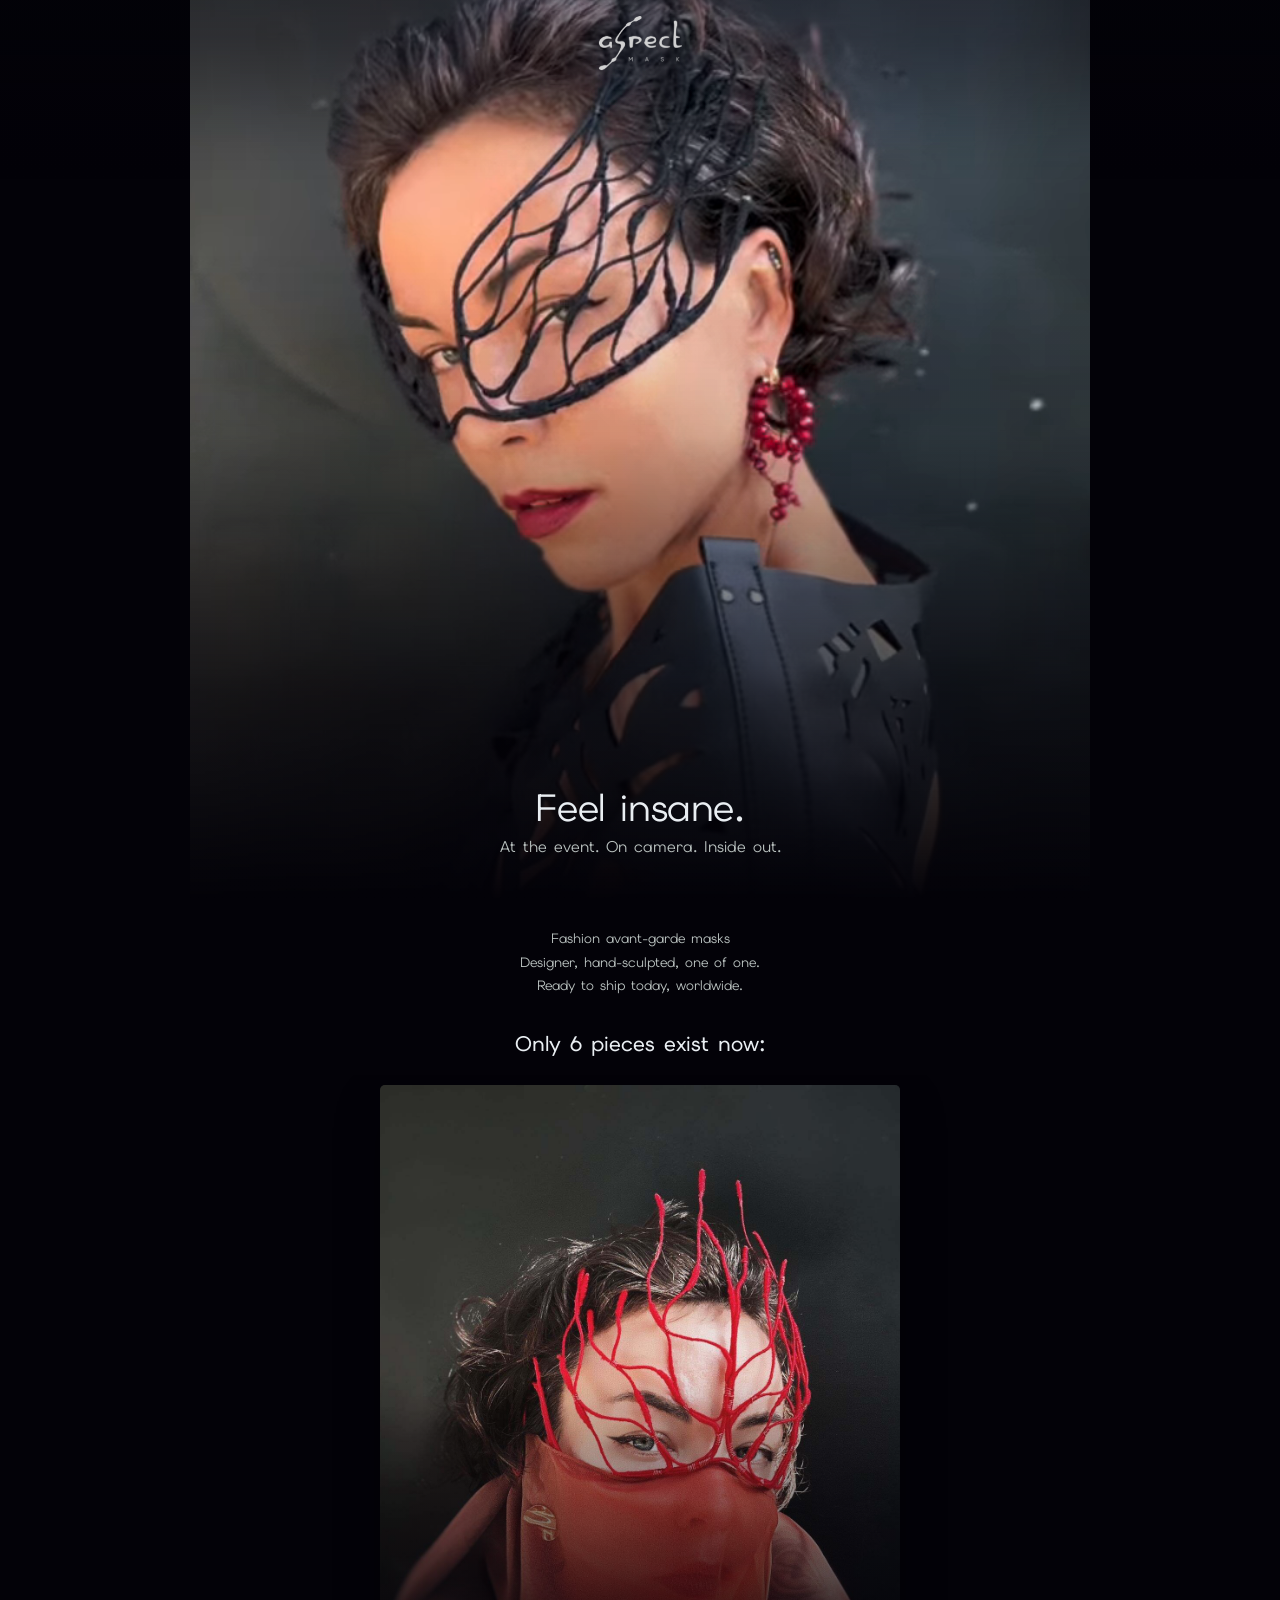
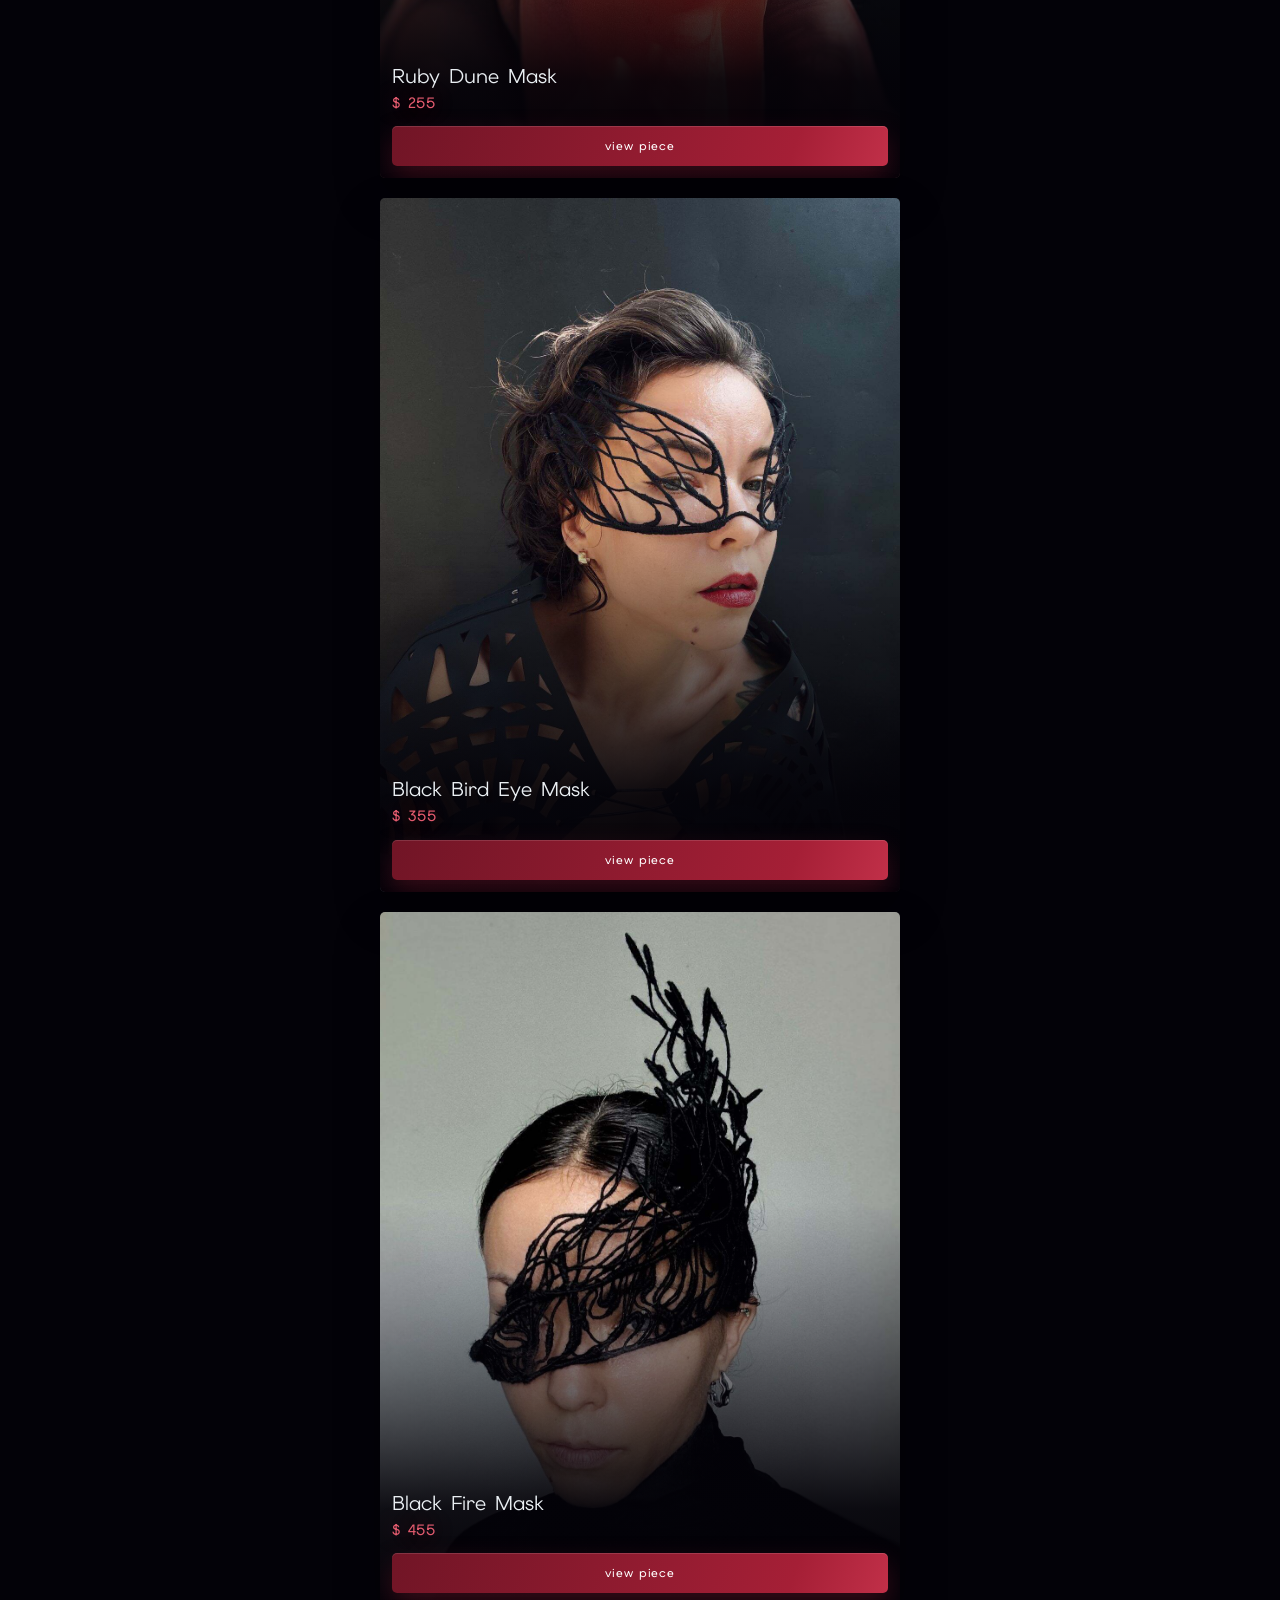
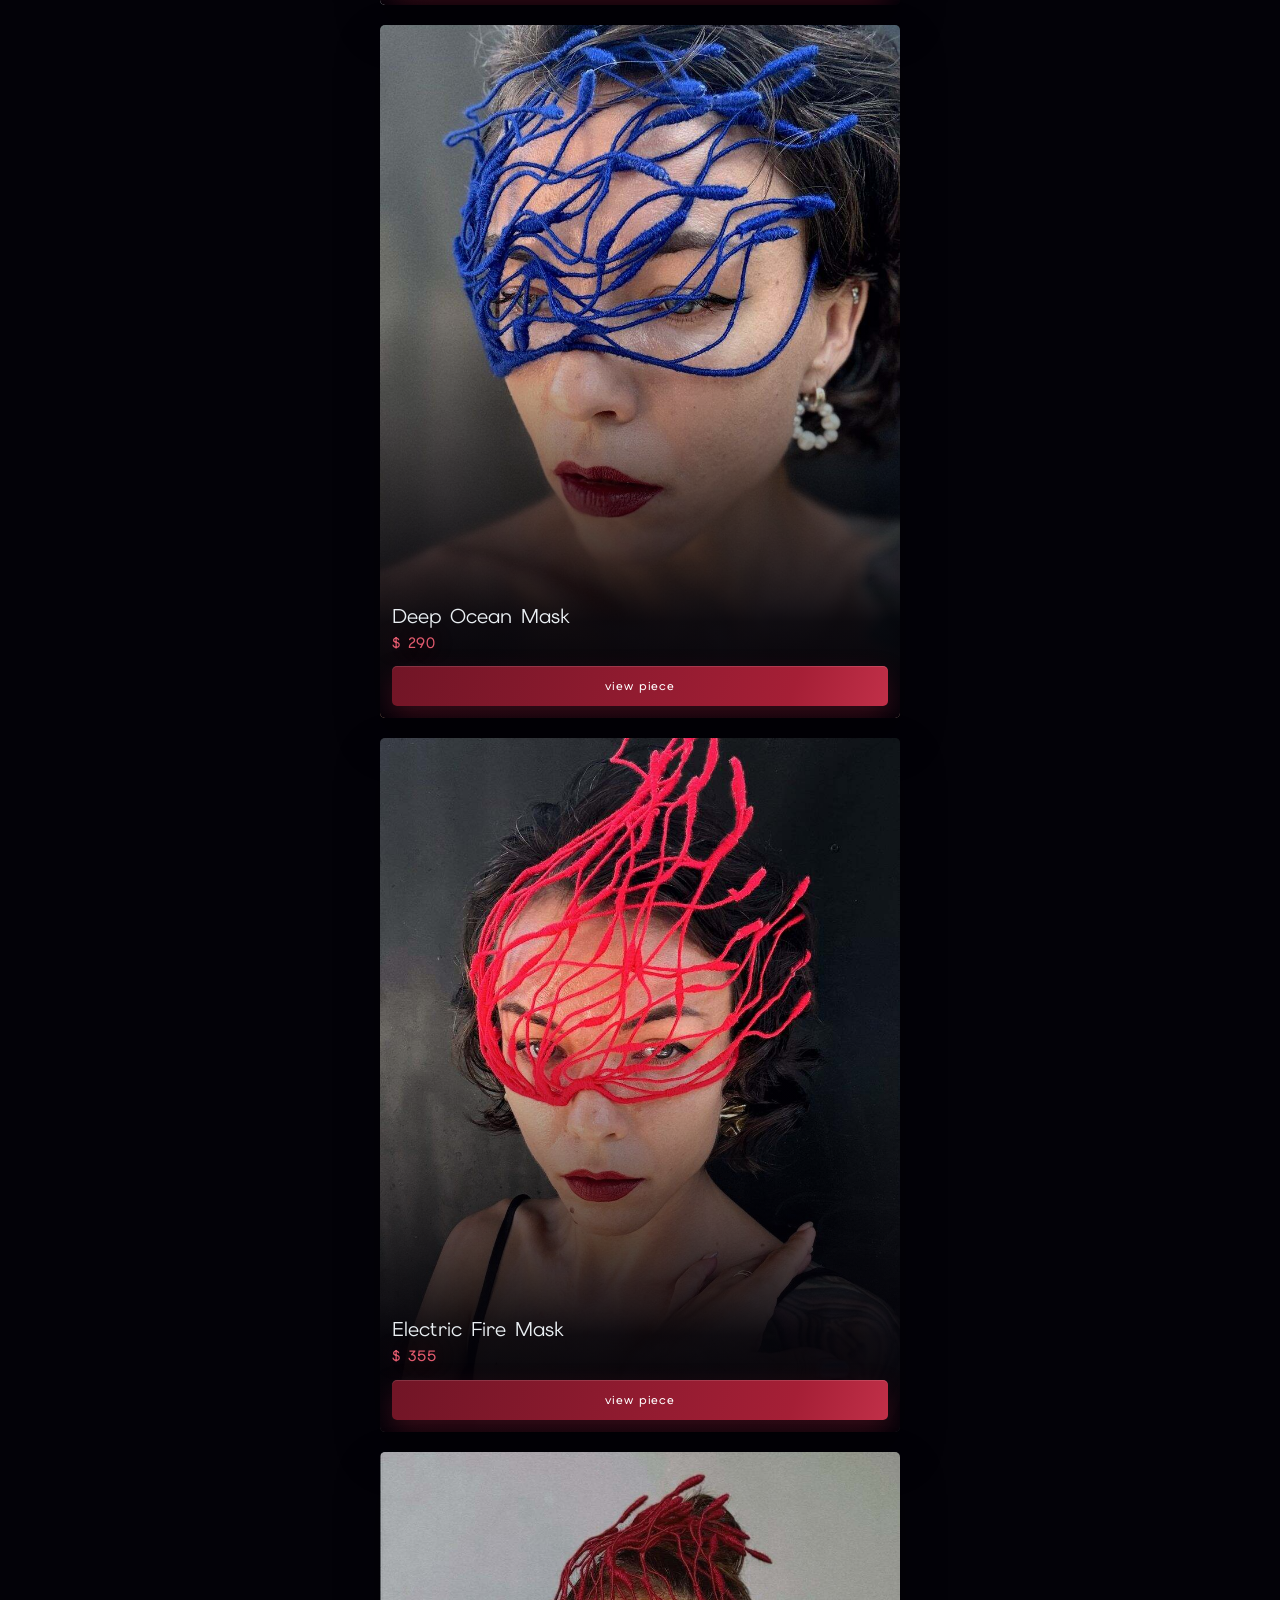
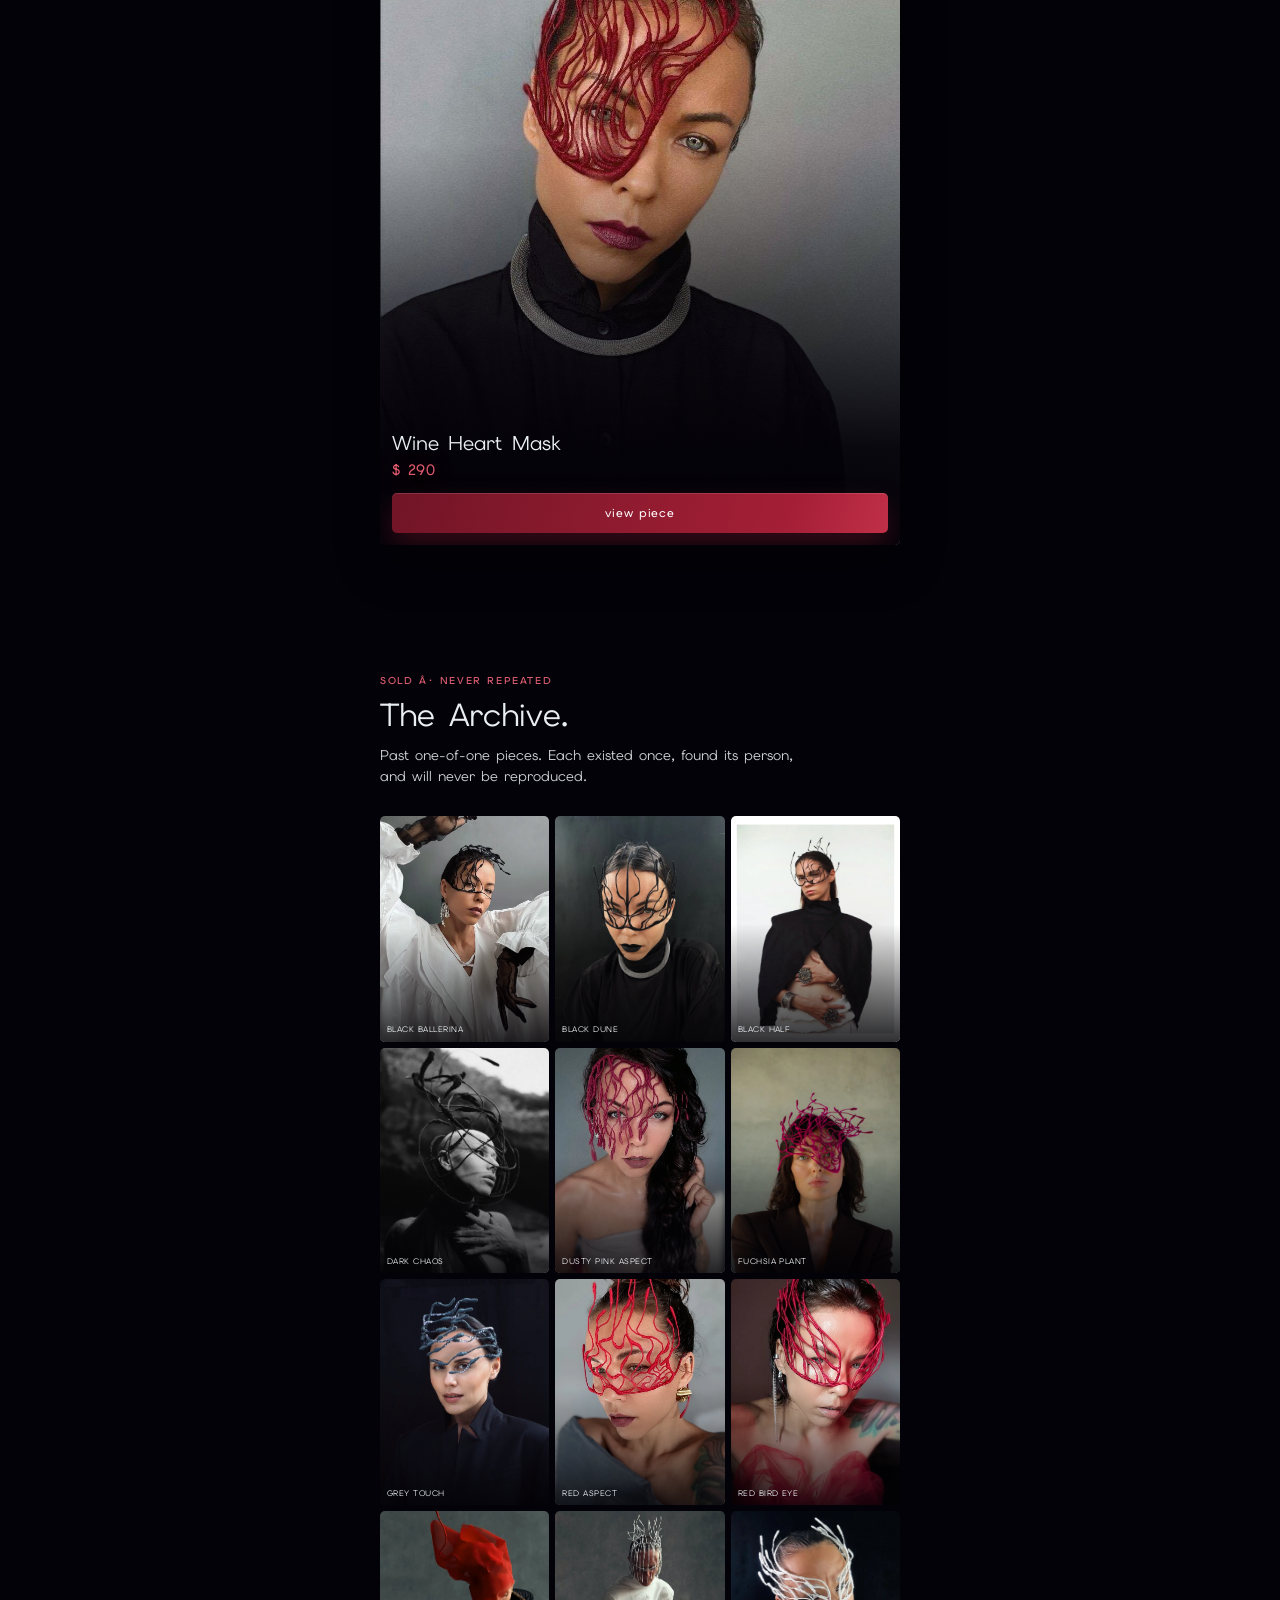
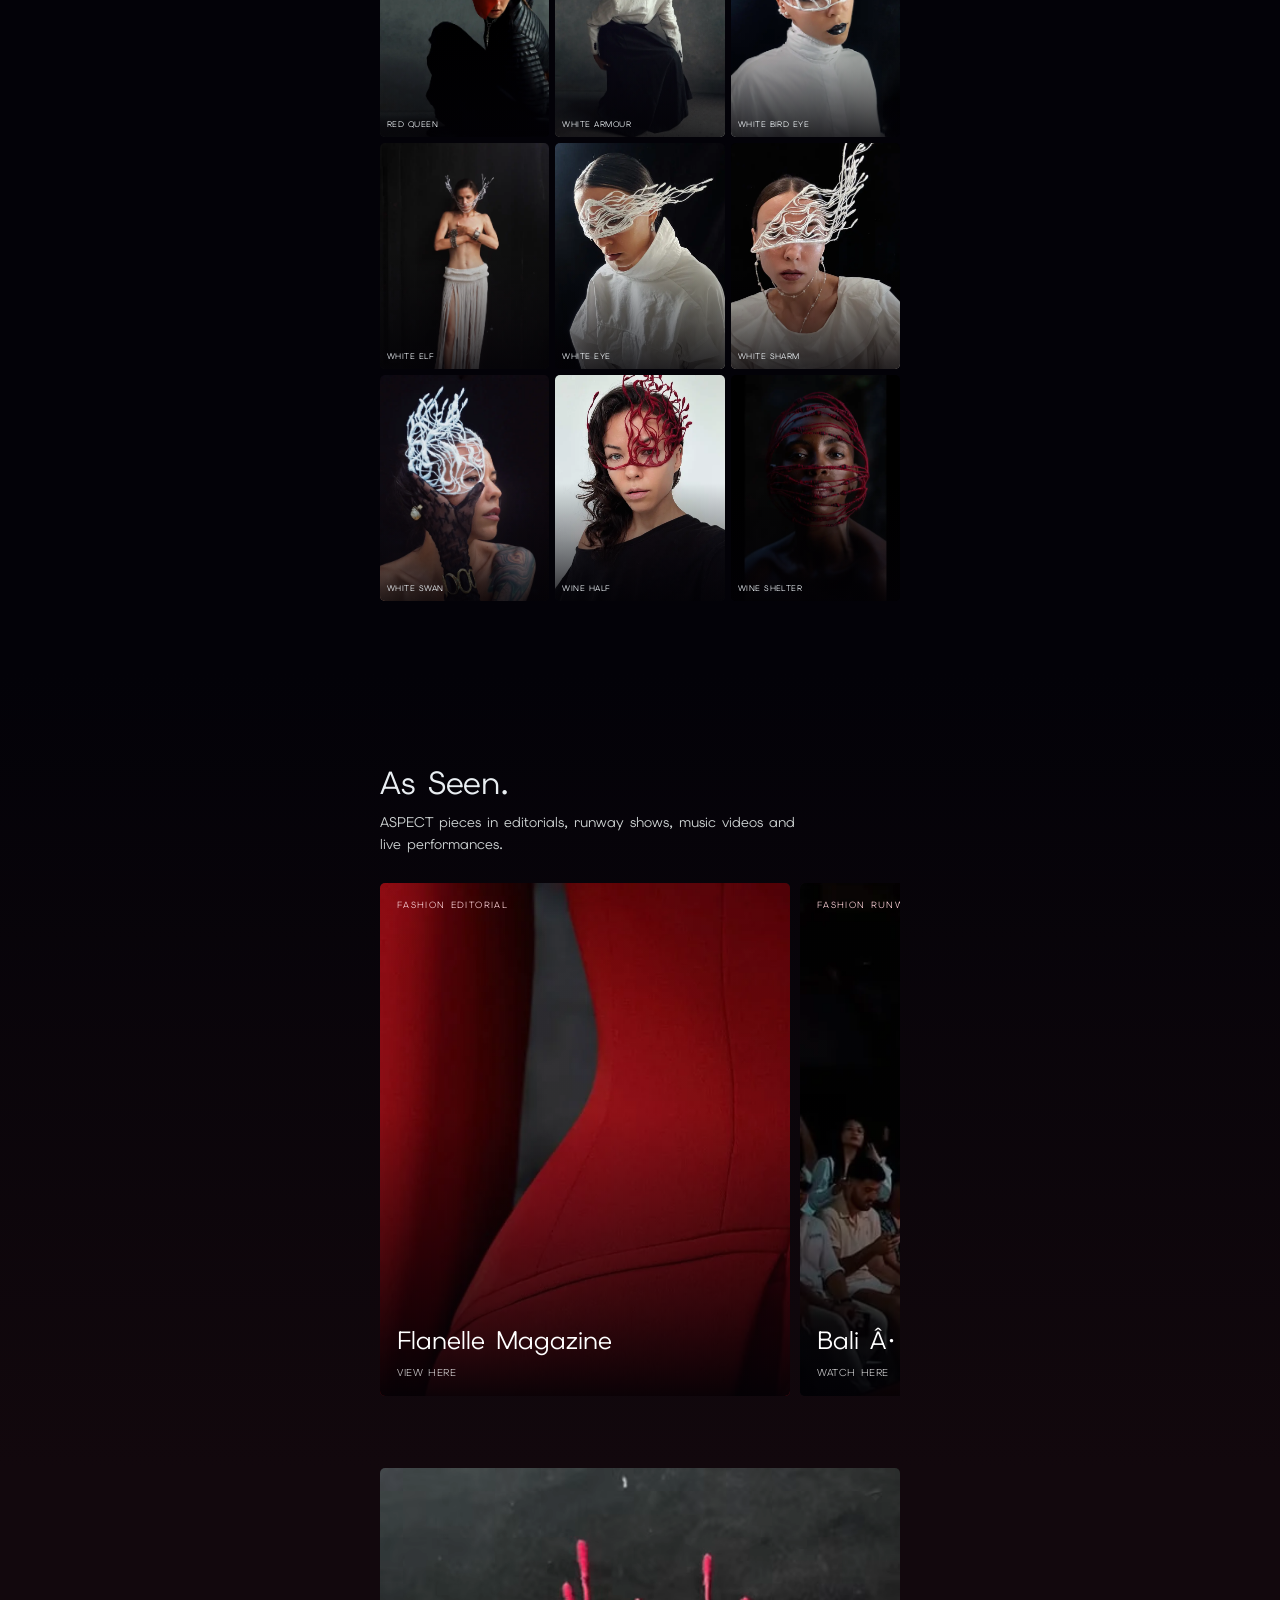
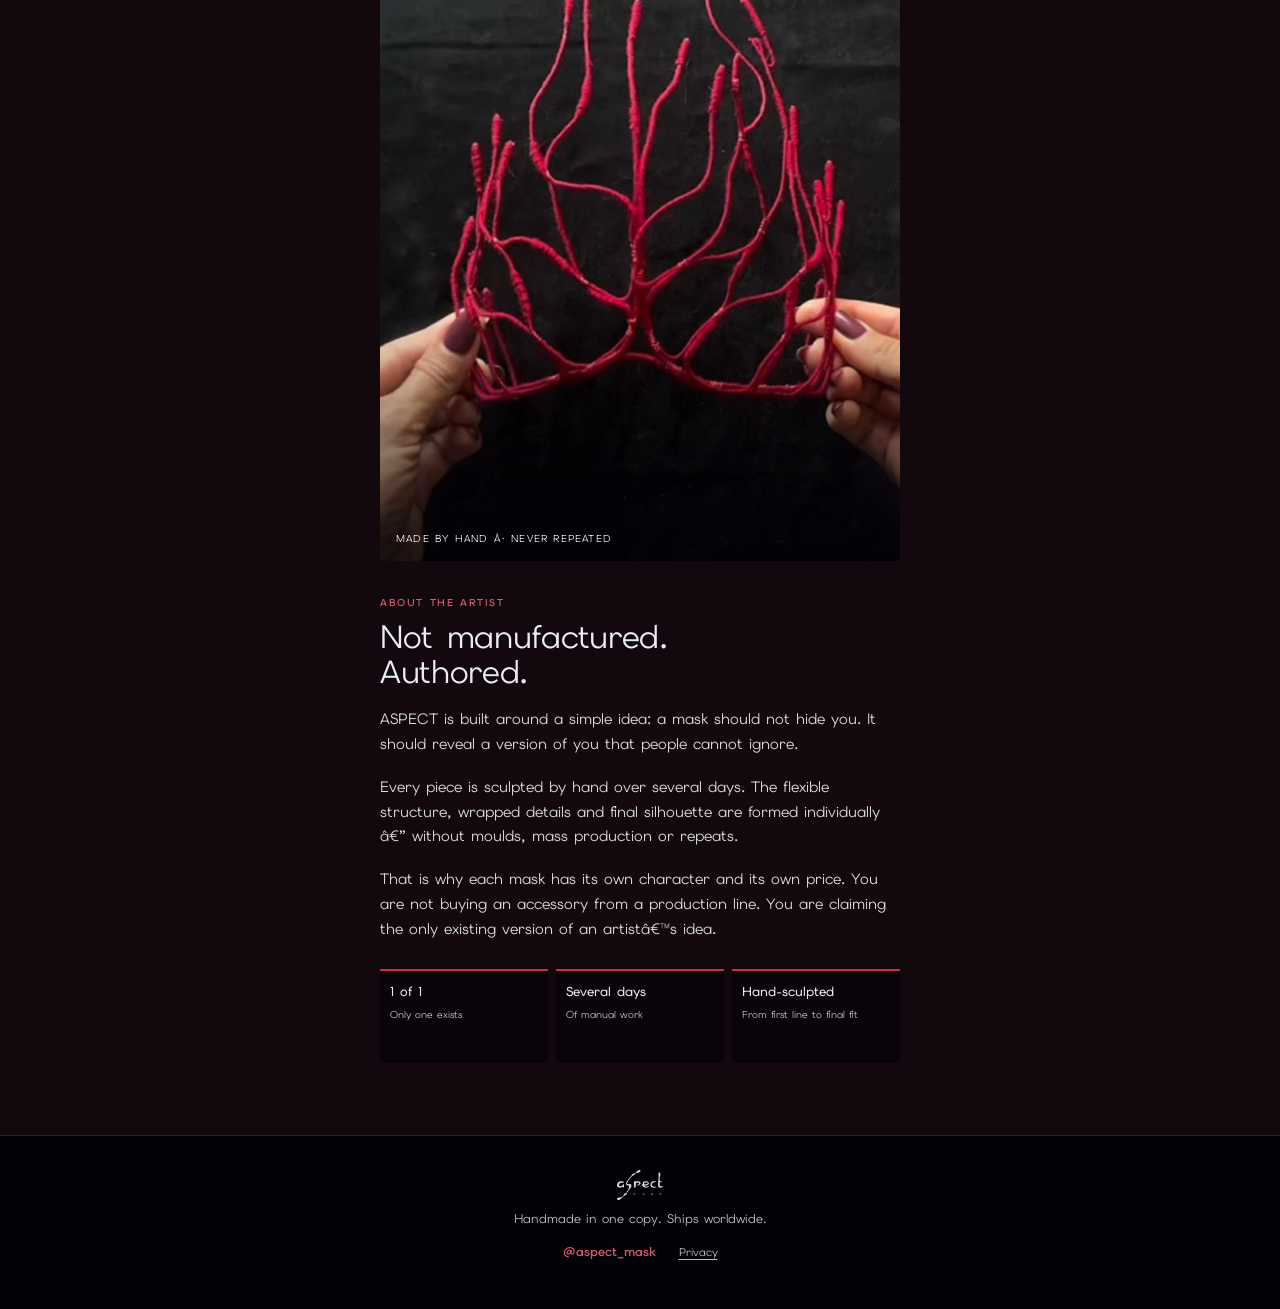
==== commit 10e95b76: "Expand archive and refine try-on experience" ====
--- a/index.html
+++ b/index.html
@@ -75,7 +75,7 @@
 <link rel="preconnect" href="https://fonts.googleapis.com" />
 <link rel="preconnect" href="https://fonts.gstatic.com" crossorigin />
 <link href="https://fonts.googleapis.com/css2?family=Elms+Sans:ital,wght@0,100..900;1,100..900&display=swap" rel="stylesheet" />
-<link rel="stylesheet" href="/css/style.css?v=20260817a" />
+<link rel="stylesheet" href="/css/style.css?v=20260820c" />
 <noscript><style>body.is-loading{overflow:auto}.site-loader{display:none!important}.site-header{opacity:1!important}</style></noscript>
 </head>
 <body class="is-loading">
@@ -145,7 +145,6 @@
     <h2 class="section-title" id="archive-title">The Archive.</h2>
     <p class="section-intro">Past one-of-one pieces. Each existed once, found its person, and will never be reproduced.</p>
     <div class="archive-grid" id="archive-grid"></div>
-    <button class="archive-more" id="archive-more" type="button" hidden>Explore the full archive</button>
   </div>
 </section>
 
@@ -156,15 +155,21 @@
     <h2 class="section-title" id="as-seen-title">As Seen.</h2>
     <p class="section-intro">ASPECT pieces in editorials, runway shows, music videos and live performances.</p>
     <div class="as-seen-track">
-      <a class="as-seen-card" data-proof="Flanelle Magazine" href="https://www.instagram.com/p/DJenuvNxWD0/?img_index=6" target="_blank" rel="noopener"><img src="/assets/as-seen/flanelle-magazine.webp" alt="ASPECT featured by Flanelle Magazine" loading="lazy" decoding="async" /><span class="as-seen-shade"></span><span class="as-seen-type">Fashion editorial</span><strong>Flanelle Magazine</strong><span class="as-seen-open">View feature ↗</span></a>
-      <a class="as-seen-card" data-proof="Bali KUDETA 2025" href="https://www.instagram.com/reel/DN21obE5G4-/" target="_blank" rel="noopener"><img src="/assets/as-seen/bali-kudeta-runway.webp" alt="ASPECT masks on the Bali KUDETA 2025 runway" loading="lazy" decoding="async" /><span class="as-seen-shade"></span><span class="as-seen-type">Fashion runway</span><strong>Bali · KUDETA 2025</strong><span class="as-seen-open">Watch runway ↗</span></a>
-      <a class="as-seen-card" data-proof="Million-view music video" href="https://www.instagram.com/reel/DJtINxZPEMQ/" target="_blank" rel="noopener"><img src="/assets/as-seen/million-view-music-video.webp" alt="ASPECT mask in a music video with over one million views" loading="lazy" decoding="async" /><span class="as-seen-shade"></span><span class="as-seen-type">Music video</span><strong>1M+ views</strong><span class="as-seen-open">Watch clip ↗</span></a>
-      <a class="as-seen-card" data-proof="Tata Shapran music video" href="https://www.instagram.com/reel/DKpziN2vFIx/" target="_blank" rel="noopener"><img src="/assets/as-seen/tata-shapran-music-video.webp" alt="Tata Shapran wearing an ASPECT mask" loading="lazy" decoding="async" /><span class="as-seen-shade"></span><span class="as-seen-type">Artist collaboration</span><strong>Tata Shapran</strong><span class="as-seen-open">Watch clip ↗</span></a>
-      <a class="as-seen-card" data-proof="MOTION stage performance" href="https://www.instagram.com/reel/DOC1vN9Es4z/" target="_blank" rel="noopener"><img src="/assets/as-seen/motion-stage-performance.webp" alt="ASPECT masks in the MOTION stage performance" loading="lazy" decoding="async" /><span class="as-seen-shade"></span><span class="as-seen-type">Dance performance</span><strong>MOTION</strong><span class="as-seen-open">Watch stage ↗</span></a>
-      <a class="as-seen-card" data-proof="Mikhail Talanov stage look" href="https://www.instagram.com/reel/DawcR3Qz6if/" target="_blank" rel="noopener"><img src="/assets/as-seen/mikhail-talanov-stage.webp" alt="Musician Mikhail Talanov in an ASPECT stage look" loading="lazy" decoding="async" /><span class="as-seen-shade"></span><span class="as-seen-type">Stage look</span><strong>Mikhail Talanov</strong><span class="as-seen-open">Watch performance ↗</span></a>
-    </div>
-  </div>
-</section>
+      <button class="as-seen-card" type="button" data-proof="Flanelle Magazine" data-embed="https://www.instagram.com/p/DJenuvNxWD0/embed/" data-instagram-url="https://www.instagram.com/p/DJenuvNxWD0/?img_index=6"><img src="/assets/as-seen/flanelle-magazine.webp" alt="ASPECT featured by Flanelle Magazine" loading="lazy" decoding="async" /><span class="as-seen-shade"></span><span class="as-seen-type">Fashion editorial</span><strong>Flanelle Magazine</strong><span class="as-seen-open">View here</span></button>
+      <button class="as-seen-card" type="button" data-proof="Bali KUDETA 2025" data-embed="https://www.instagram.com/reel/DN21obE5G4-/embed/" data-instagram-url="https://www.instagram.com/reel/DN21obE5G4-/"><img src="/assets/as-seen/bali-kudeta-runway.webp" alt="ASPECT masks on the Bali KUDETA 2025 runway" loading="lazy" decoding="async" /><span class="as-seen-shade"></span><span class="as-seen-type">Fashion runway</span><strong>Bali · KUDETA 2025</strong><span class="as-seen-open">Watch here</span></button>
+      <button class="as-seen-card" type="button" data-proof="Million-view music video" data-embed="https://www.instagram.com/reel/DJtINxZPEMQ/embed/" data-instagram-url="https://www.instagram.com/reel/DJtINxZPEMQ/"><img src="/assets/as-seen/million-view-music-video.webp" alt="ASPECT mask in a music video with over one million views" loading="lazy" decoding="async" /><span class="as-seen-shade"></span><span class="as-seen-type">Music video</span><strong>1M+ views</strong><span class="as-seen-open">Watch here</span></button>
+      <button class="as-seen-card" type="button" data-proof="Tata Shapran music video" data-embed="https://www.instagram.com/reel/DKpziN2vFIx/embed/" data-instagram-url="https://www.instagram.com/reel/DKpziN2vFIx/"><img src="/assets/as-seen/tata-shapran-music-video.webp" alt="Tata Shapran wearing an ASPECT mask" loading="lazy" decoding="async" /><span class="as-seen-shade"></span><span class="as-seen-type">Artist collaboration</span><strong>Tata Shapran</strong><span class="as-seen-open">Watch here</span></button>
+      <button class="as-seen-card" type="button" data-proof="MOTION stage performance" data-embed="https://www.instagram.com/reel/DOC1vN9Es4z/embed/" data-instagram-url="https://www.instagram.com/reel/DOC1vN9Es4z/"><img src="/assets/as-seen/motion-stage-performance.webp" alt="ASPECT masks in the MOTION stage performance" loading="lazy" decoding="async" /><span class="as-seen-shade"></span><span class="as-seen-type">Dance performance</span><strong>MOTION</strong><span class="as-seen-open">Watch here</span></button>
+      <button class="as-seen-card" type="button" data-proof="Mikhail Talanov stage look" data-embed="https://www.instagram.com/reel/DawcR3Qz6if/embed/" data-instagram-url="https://www.instagram.com/reel/DawcR3Qz6if/"><img src="/assets/as-seen/mikhail-talanov-stage.webp" alt="Musician Mikhail Talanov in an ASPECT stage look" loading="lazy" decoding="async" /><span class="as-seen-shade"></span><span class="as-seen-type">Stage look</span><strong>Mikhail Talanov</strong><span class="as-seen-open">Watch here</span></button>
+    </div>
+  </div>
+</section>
+
+<div class="as-seen-modal" id="as-seen-modal" aria-hidden="true" role="dialog" aria-modal="true" aria-label="ASPECT feature">
+  <button class="as-seen-modal-close" id="as-seen-modal-close" type="button" aria-label="Close feature">×</button>
+  <iframe id="as-seen-embed" title="ASPECT feature on Instagram" src="" allow="autoplay; encrypted-media; picture-in-picture" allowfullscreen></iframe>
+  <a class="as-seen-instagram-link" id="as-seen-instagram-link" href="https://www.instagram.com/aspect_mask/" target="_blank" rel="noopener">Open on Instagram ↗</a>
+</div>
 
 <!-- ============ ABOUT THE ARTIST ============ -->
 <section class="artist-section" aria-labelledby="artist-title">
@@ -298,7 +303,7 @@
      change so visitors always get the current file instead of waiting out the CDN cache -->
 <script src="/js/config.js?v=20260817a"></script>
 <script src="/js/products.js?v=20260817a"></script>
-<script src="/js/archive-data.js?v=20260817a"></script>
-<script src="/js/app.js?v=20260817a"></script>
+<script src="/js/archive-data.js?v=20260820a"></script>
+<script src="/js/app.js?v=20260820b"></script>
 </body>
 </html>
--- a/css/style.css
+++ b/css/style.css
@@ -429,16 +429,19 @@
 .section-note { margin-top: 10px; color: var(--muted); font-size: 10.5px; line-height: 1.45; }
 .section-intro { max-width: 420px; margin-top: 12px; color: #cbd0d0; font-size: 14px; line-height: 1.55; }
 .archive-section { padding: 68px 0 72px; background: #030208; }
-.archive-grid { columns: 2; column-gap: 8px; margin-top: 28px; }
+.archive-grid {
+  display: grid; grid-template-columns: repeat(3, minmax(0, 1fr)); gap: 6px;
+  margin-top: 28px;
+}
 .archive-piece {
-  position: relative; width: 100%; margin: 0 0 8px; padding: 0; break-inside: avoid;
+  position: relative; width: 100%; aspect-ratio: 3 / 4; margin: 0; padding: 0;
   display: block; overflow: hidden; border: 0; border-radius: var(--radius);
   background: #0e0c11; color: var(--fg); text-align: left;
 }
 .archive-piece[hidden] { display: none; }
-.archive-piece img { display: block; width: 100%; height: auto; min-height: 150px; object-fit: cover; transition: transform .7s cubic-bezier(.2,.8,.2,1); }
+.archive-piece img { display: block; width: 100%; height: 100%; object-fit: cover; transition: transform .7s cubic-bezier(.2,.8,.2,1); }
 .archive-piece::after { content: ""; position: absolute; inset: 48% 0 0; background: linear-gradient(transparent, rgba(2,1,5,.82)); }
-.archive-piece span { position: absolute; z-index: 1; left: 11px; right: 11px; bottom: 10px; font-size: 10px; letter-spacing: .08em; text-transform: uppercase; }
+.archive-piece span { position: absolute; z-index: 1; left: 7px; right: 7px; bottom: 7px; font-size: 8px; line-height: 1.2; letter-spacing: .06em; text-transform: uppercase; }
 .archive-piece:active img { transform: scale(1.025); }
 .archive-more {
   display: block; width: 100%; margin-top: 18px; padding: 15px 18px; border: 0; border-radius: var(--radius);
@@ -448,11 +451,15 @@
 }
 .archive-more[hidden] { display: none; }
 .as-seen-section { padding: 68px 0 72px; overflow: hidden; background: linear-gradient(180deg, #030208, #12080d); }
-.as-seen-track { display: flex; gap: 10px; margin-top: 28px; padding-right: 20px; overflow-x: auto; scroll-snap-type: x mandatory; scrollbar-width: none; }
+.as-seen-track {
+  display: flex; gap: 10px; margin-top: 28px; padding-right: 20px;
+  overflow-x: auto; overflow-y: hidden; scroll-snap-type: x mandatory;
+  scrollbar-width: none; touch-action: pan-x pan-y;
+}
 .as-seen-track::-webkit-scrollbar { display: none; }
 .as-seen-card {
   position: relative; flex: 0 0 82%; aspect-ratio: 4 / 5; overflow: hidden; scroll-snap-align: start;
-  border-radius: var(--radius); background: #17121a; color: #fff; text-decoration: none;
+  padding: 0; border: 0; border-radius: var(--radius); background: #17121a; color: #fff; text-align: left;
 }
 .as-seen-card img { position: absolute; inset: 0; width: 100%; height: 100%; object-fit: cover; transition: transform .8s cubic-bezier(.2,.8,.2,1); }
 .as-seen-card:active img { transform: scale(1.025); }
@@ -461,6 +468,24 @@
 .as-seen-type { top: 16px; color: #f2c8ce; font-size: 9px; letter-spacing: .15em; text-transform: uppercase; }
 .as-seen-card strong { bottom: 42px; font: 400 25px/1.05 var(--font-display); }
 .as-seen-open { bottom: 17px; color: rgba(255,255,255,.72); font-size: 10px; letter-spacing: .06em; text-transform: uppercase; }
+
+.as-seen-modal {
+  position: fixed; z-index: 90; inset: 0; display: none; flex-direction: column;
+  align-items: center; justify-content: center; gap: 12px; padding: 54px 14px 18px;
+  background: rgba(2,1,5,.97); overscroll-behavior: contain;
+}
+.as-seen-modal.open { display: flex; }
+.as-seen-modal iframe {
+  display: block; width: min(100%, 540px); height: min(760px, calc(100svh - 112px));
+  border: 0; border-radius: var(--radius); background: #fff;
+}
+.as-seen-modal-close {
+  position: absolute; top: max(12px, env(safe-area-inset-top)); right: 14px;
+  width: 40px; height: 40px; border: 0; border-radius: 50%;
+  background: rgba(255,255,255,.1); color: #fff; font-size: 25px;
+}
+.as-seen-instagram-link { color: rgba(255,255,255,.68); font-size: 10px; letter-spacing: .08em; text-transform: uppercase; }
+body.as-seen-modal-open { overflow: hidden; }
 
 .archive-lightbox { position: fixed; z-index: 80; inset: 0; display: none; align-items: center; justify-content: center; padding: 54px 18px 30px; background: rgba(2,1,5,.96); }
 .archive-lightbox.open { display: flex; flex-direction: column; }
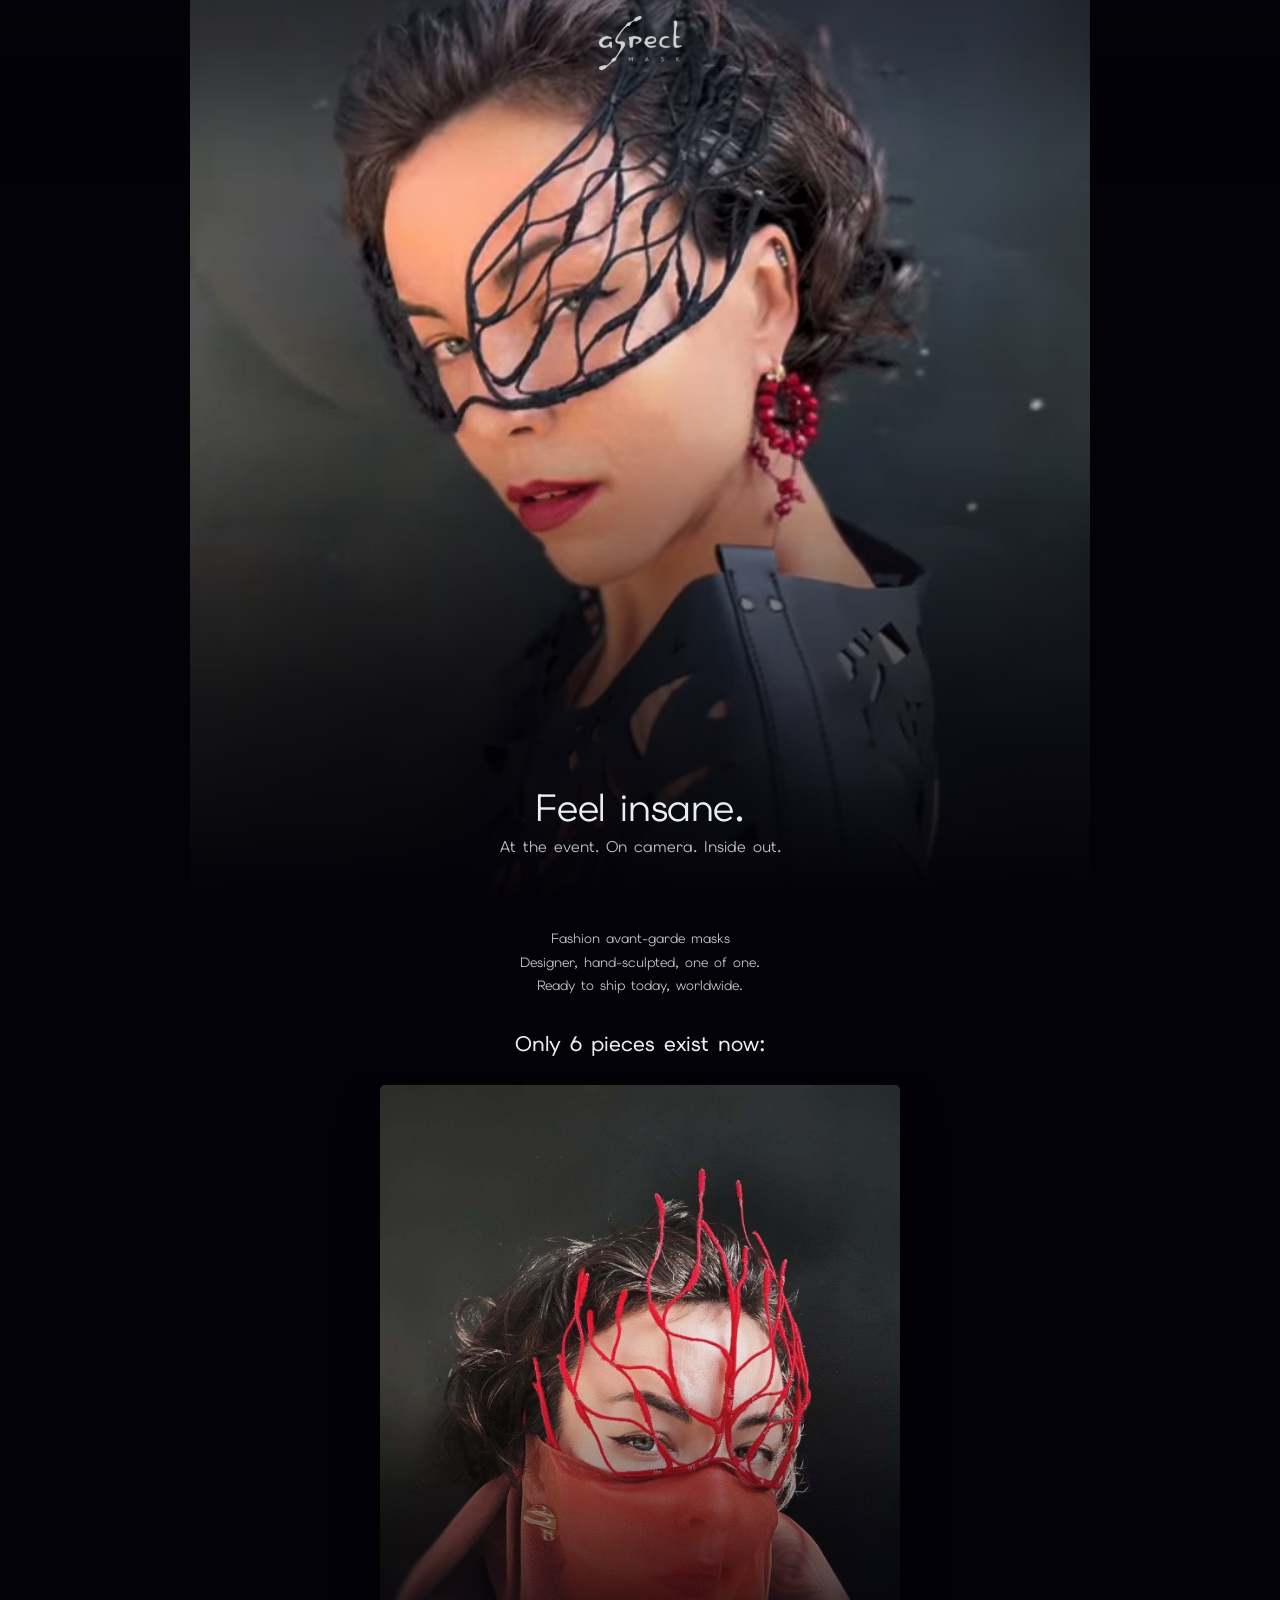
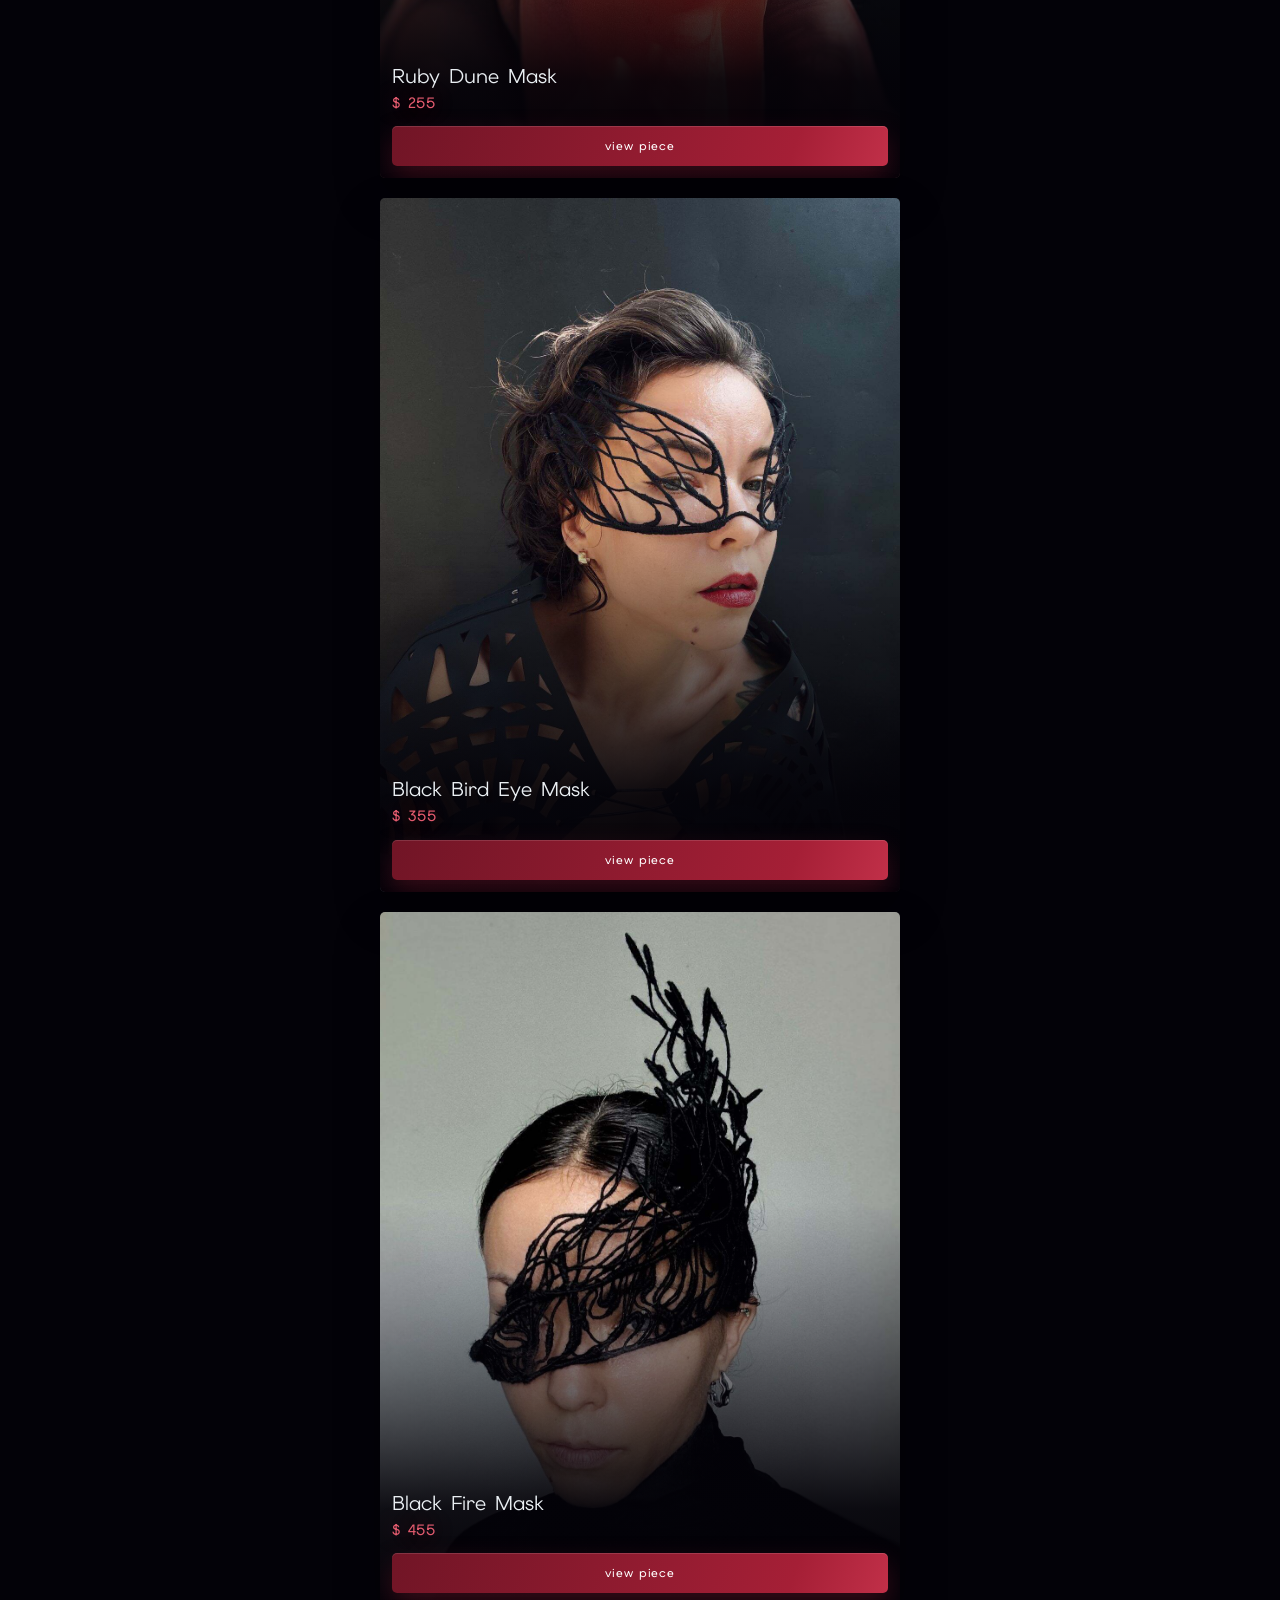
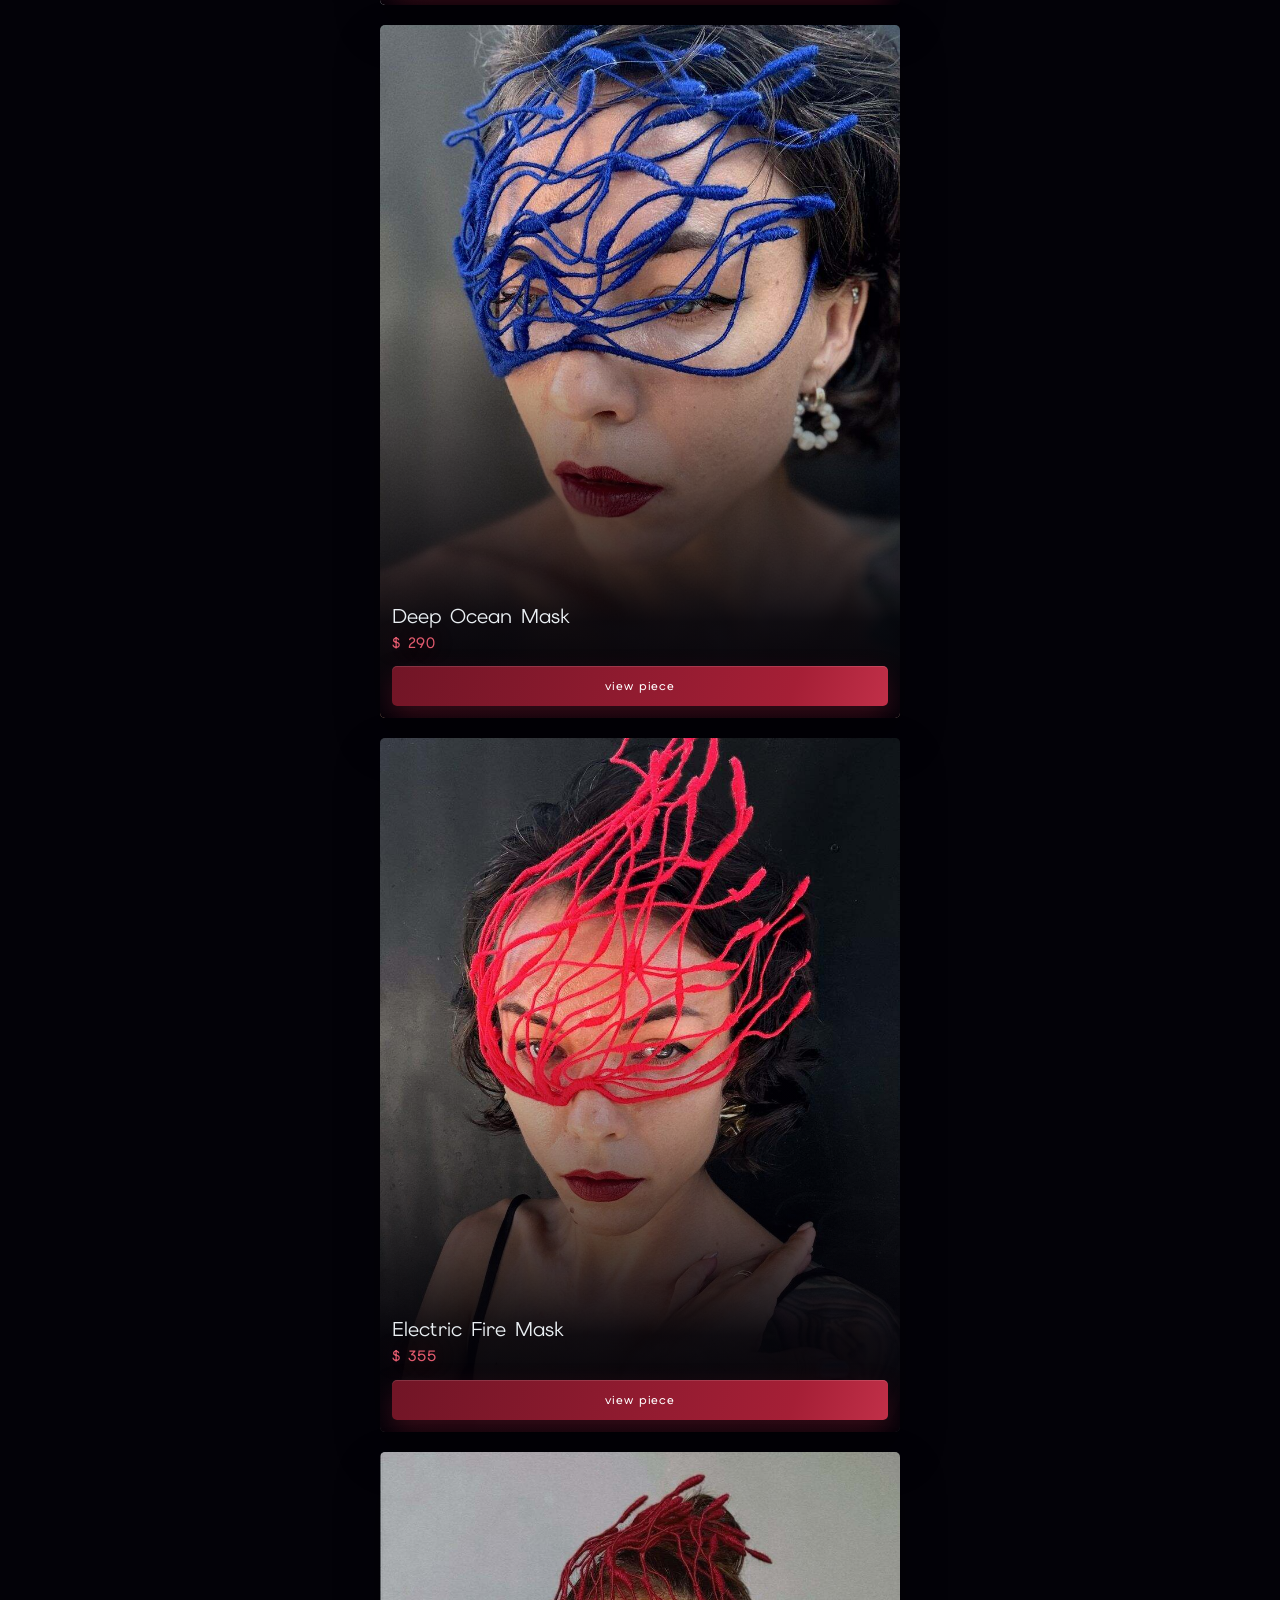
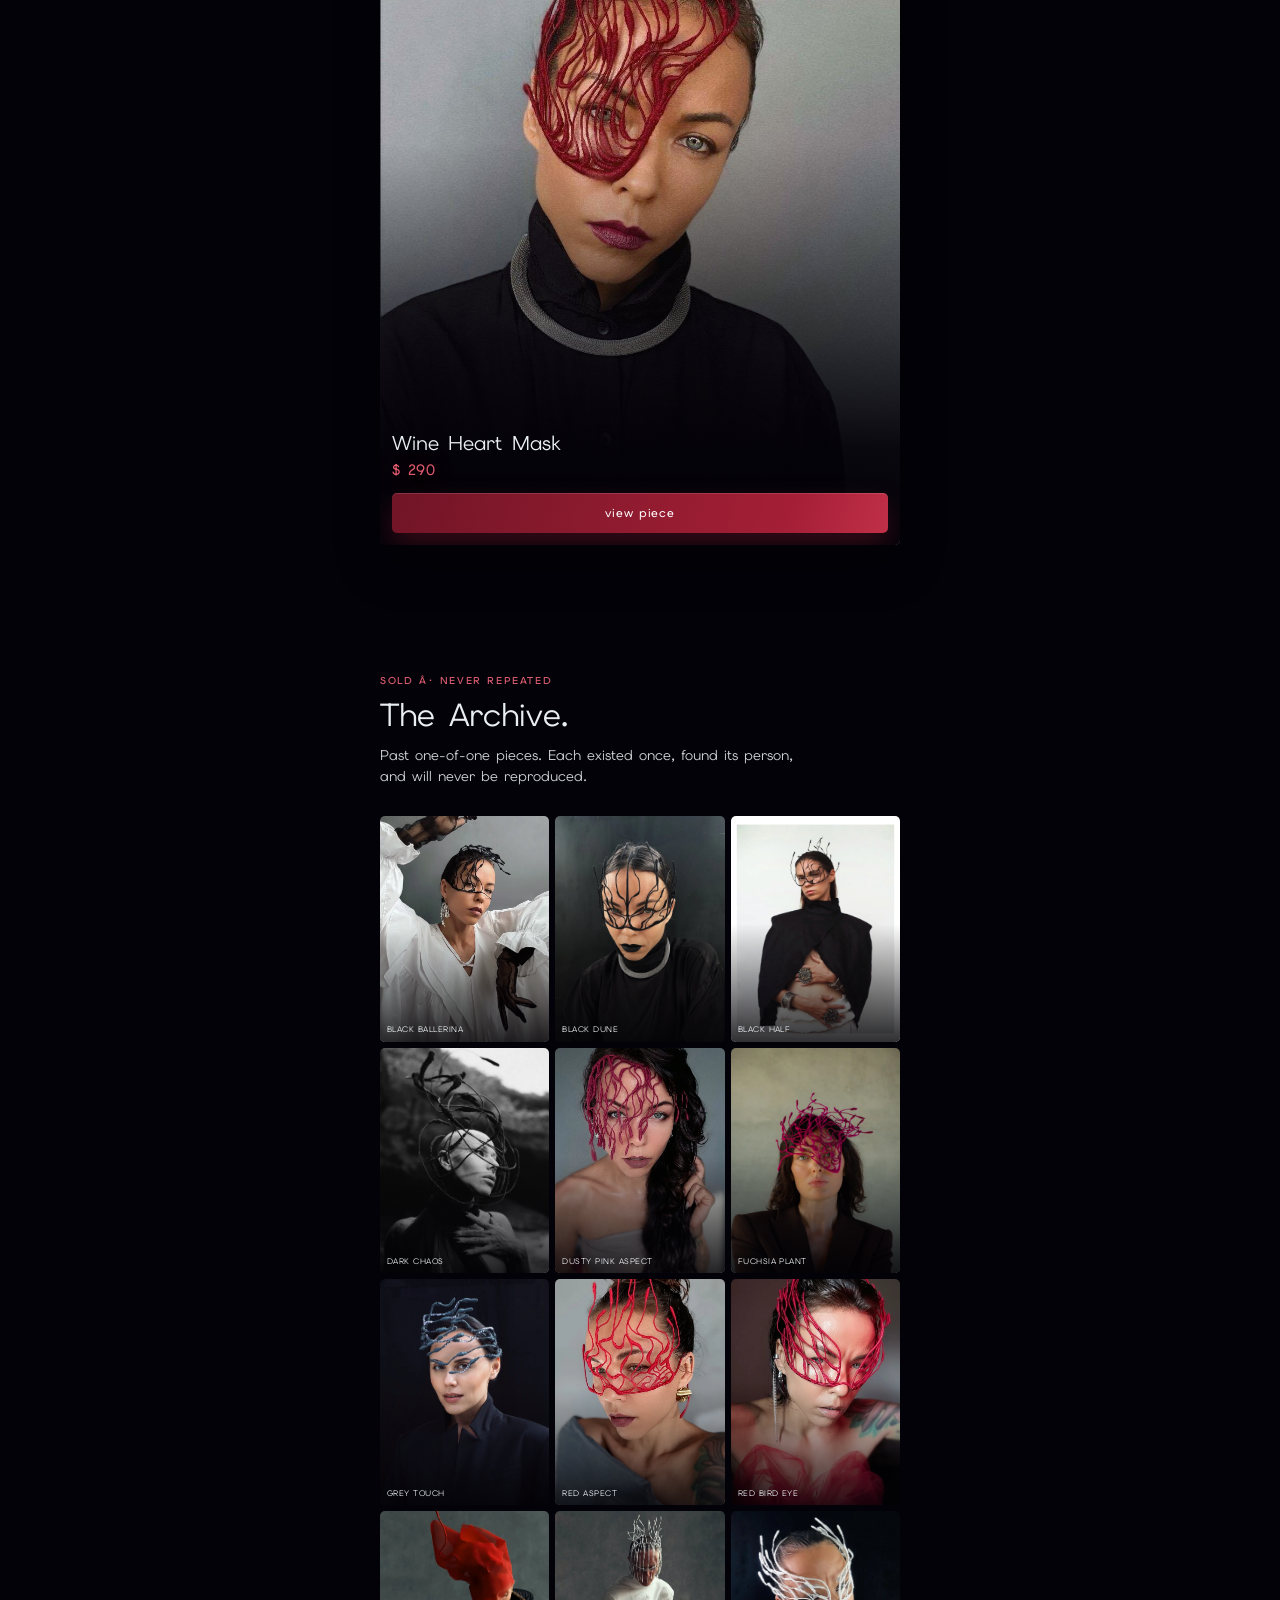
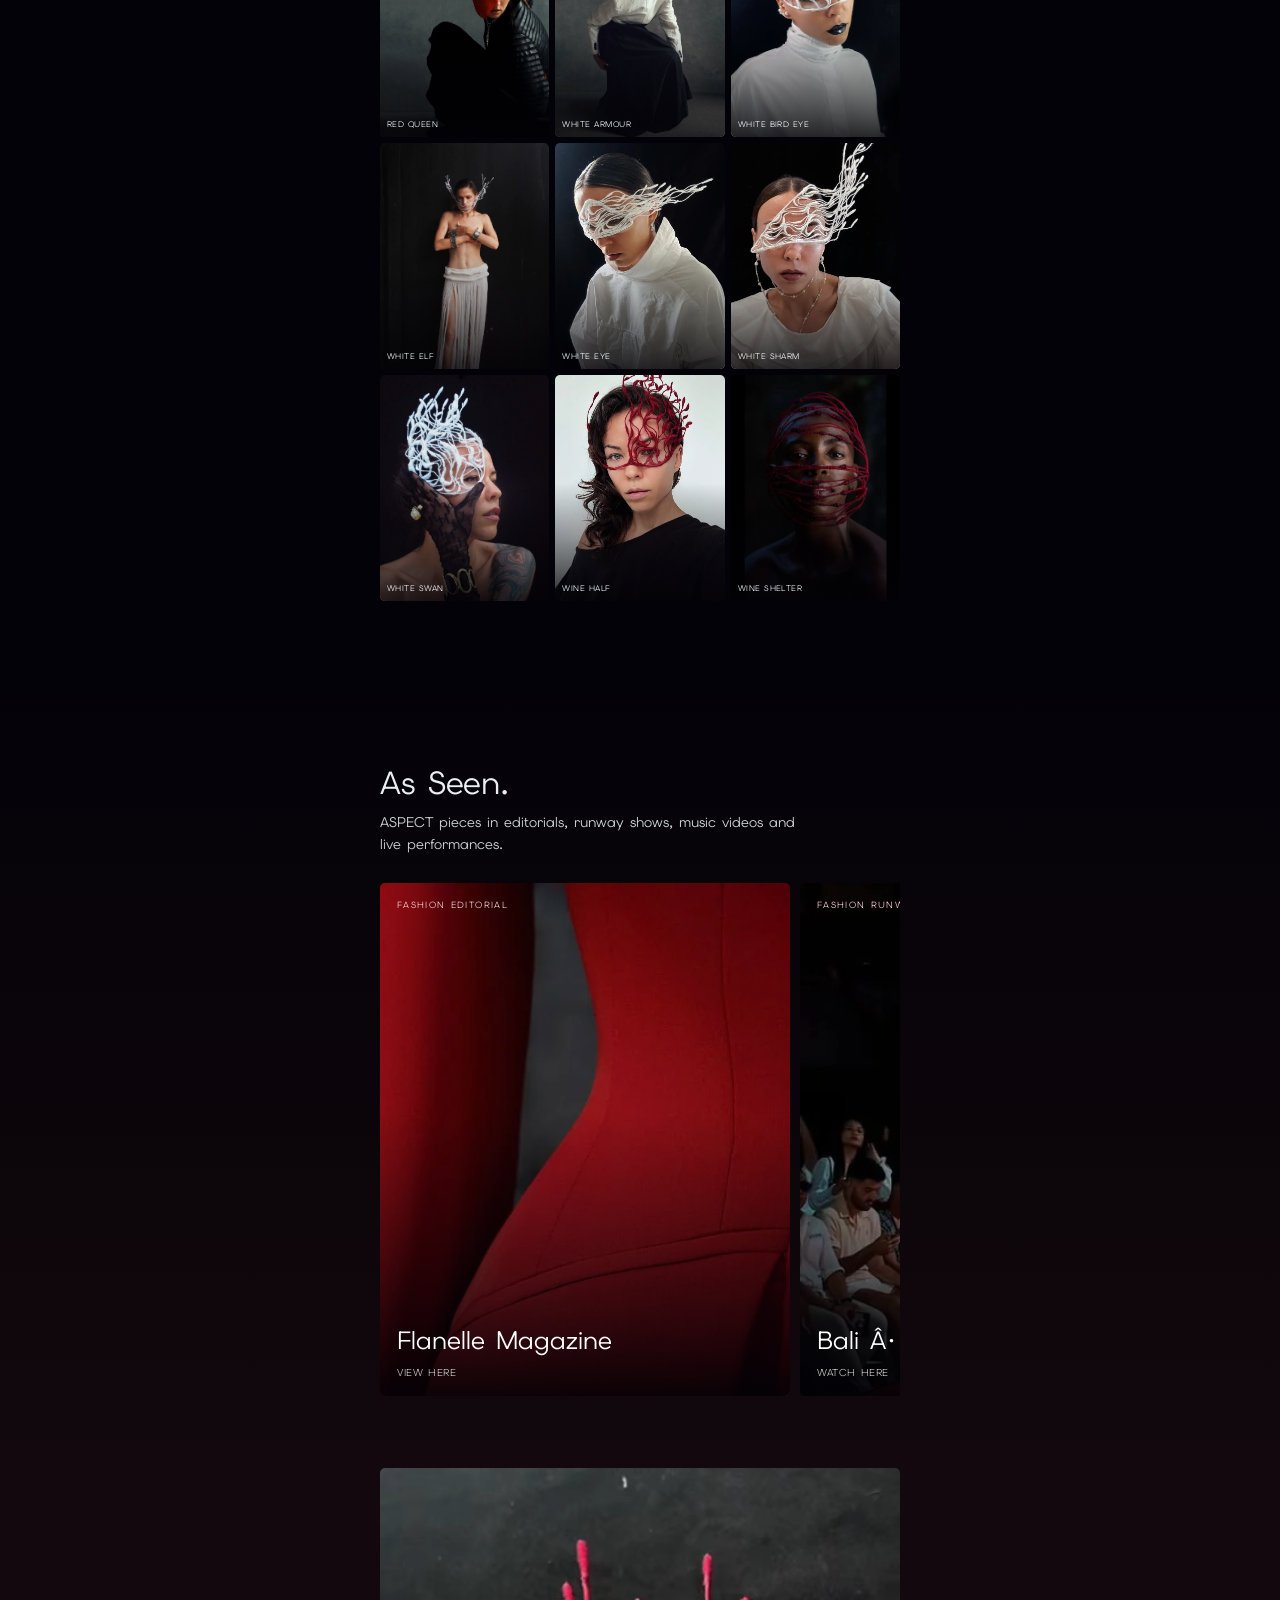
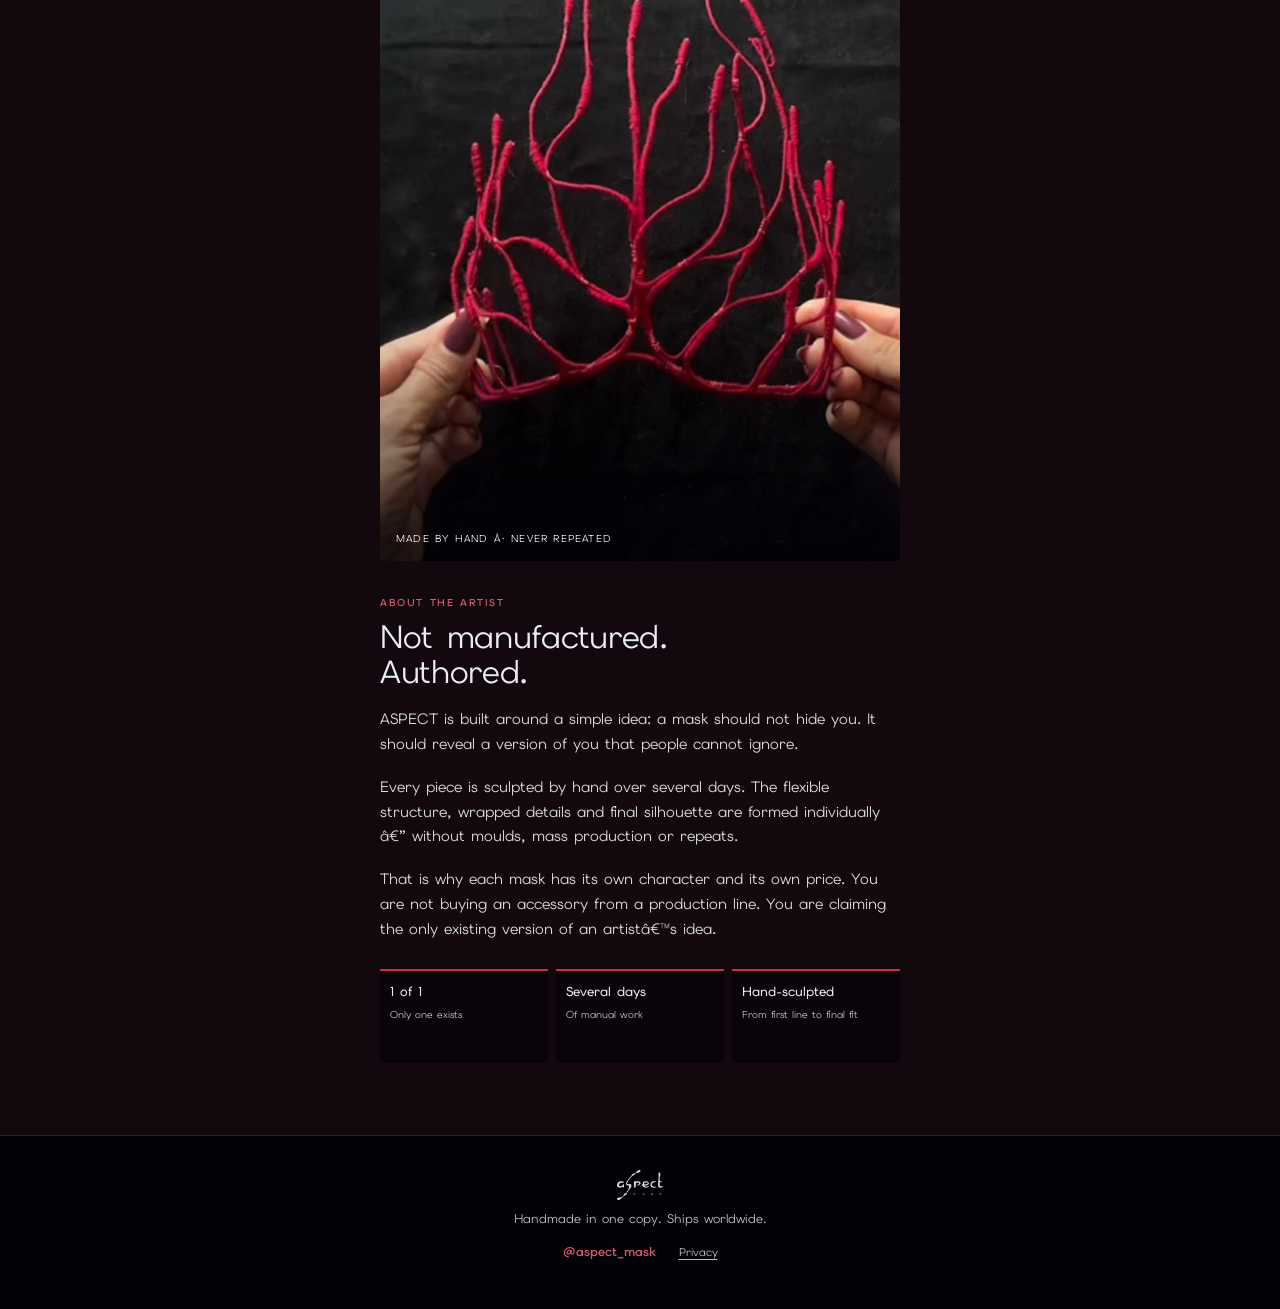
==== commit 8309ecb3: "Add standalone AR try-on entry" ====
--- a/index.html
+++ b/index.html
@@ -297,6 +297,15 @@
   </div>
 </div>
 
+<a class="sticky-try-on" id="sticky-try-on" href="/try-on/" aria-label="Open the online mask try-on">
+  <span class="sticky-try-on-pulse" aria-hidden="true"></span>
+  <span class="sticky-try-on-copy">
+    <strong>Try every mask online</strong>
+    <small>Live camera · 6 available styles</small>
+  </span>
+  <span class="sticky-try-on-arrow" aria-hidden="true">→</span>
+</a>
+
 <!-- cache-busting version query: GitHub Pages' CDN caches these files aggressively
      (observed 2026-07-28: stale copy served for several minutes after a fresh commit even
      though the origin already had the new content) — bump ?v= on every app.js/config.js
@@ -304,6 +313,6 @@
 <script src="/js/config.js?v=20260817a"></script>
 <script src="/js/products.js?v=20260817a"></script>
 <script src="/js/archive-data.js?v=20260820a"></script>
-<script src="/js/app.js?v=20260820b"></script>
+<script src="/js/app.js?v=20260820c"></script>
 </body>
 </html>
--- a/css/style.css
+++ b/css/style.css
@@ -487,6 +487,31 @@
 .as-seen-instagram-link { color: rgba(255,255,255,.68); font-size: 10px; letter-spacing: .08em; text-transform: uppercase; }
 body.as-seen-modal-open { overflow: hidden; }
 
+.sticky-try-on {
+  position: fixed; z-index: 45; left: 50%; bottom: calc(12px + env(safe-area-inset-bottom));
+  display: grid; grid-template-columns: auto 1fr auto; align-items: center; gap: 12px;
+  width: min(calc(100% - 24px), 520px); min-height: 62px; padding: 10px 15px;
+  border: 1px solid rgba(233,238,242,.25); border-radius: 9px;
+  background: rgba(16,10,15,.93); color: var(--fg); box-shadow: 0 15px 42px rgba(0,0,0,.48);
+  backdrop-filter: blur(16px); -webkit-backdrop-filter: blur(16px);
+  opacity: 0; visibility: hidden; pointer-events: none;
+  transform: translate(-50%, calc(100% + 28px));
+  transition: opacity .3s ease, transform .38s cubic-bezier(.22,.61,.36,1), visibility .3s step-end;
+}
+.sticky-try-on.is-visible {
+  opacity: 1; visibility: visible; pointer-events: auto; transform: translate(-50%, 0);
+  transition: opacity .3s ease, transform .38s cubic-bezier(.22,.61,.36,1), visibility 0s;
+}
+.sticky-try-on-pulse {
+  width: 13px; height: 13px; border-radius: 50%; background: var(--accent-bright);
+  box-shadow: 0 0 0 6px rgba(202,45,71,.16);
+}
+.sticky-try-on-copy { display: flex; min-width: 0; flex-direction: column; }
+.sticky-try-on-copy strong { font-size: 13px; font-weight: 500; line-height: 1.25; letter-spacing: .015em; }
+.sticky-try-on-copy small { margin-top: 2px; color: rgba(233,238,242,.58); font-size: 9px; letter-spacing: .055em; text-transform: uppercase; }
+.sticky-try-on-arrow { color: var(--accent-text); font-size: 22px; line-height: 1; }
+body.is-loading .sticky-try-on { opacity: 0; visibility: hidden; pointer-events: none; }
+
 .archive-lightbox { position: fixed; z-index: 80; inset: 0; display: none; align-items: center; justify-content: center; padding: 54px 18px 30px; background: rgba(2,1,5,.96); }
 .archive-lightbox.open { display: flex; flex-direction: column; }
 .archive-lightbox img { max-width: 100%; max-height: calc(100vh - 125px); border-radius: var(--radius); object-fit: contain; }
@@ -685,5 +710,9 @@
   .hero h1 { font-size: 38px; }
 }
 
+@media (prefers-reduced-motion: reduce) {
+  .sticky-try-on { transition: none; }
+}
+
 /* Respect safe areas on iOS */
 .site-footer { padding-left: env(safe-area-inset-left); padding-right: env(safe-area-inset-right); }
